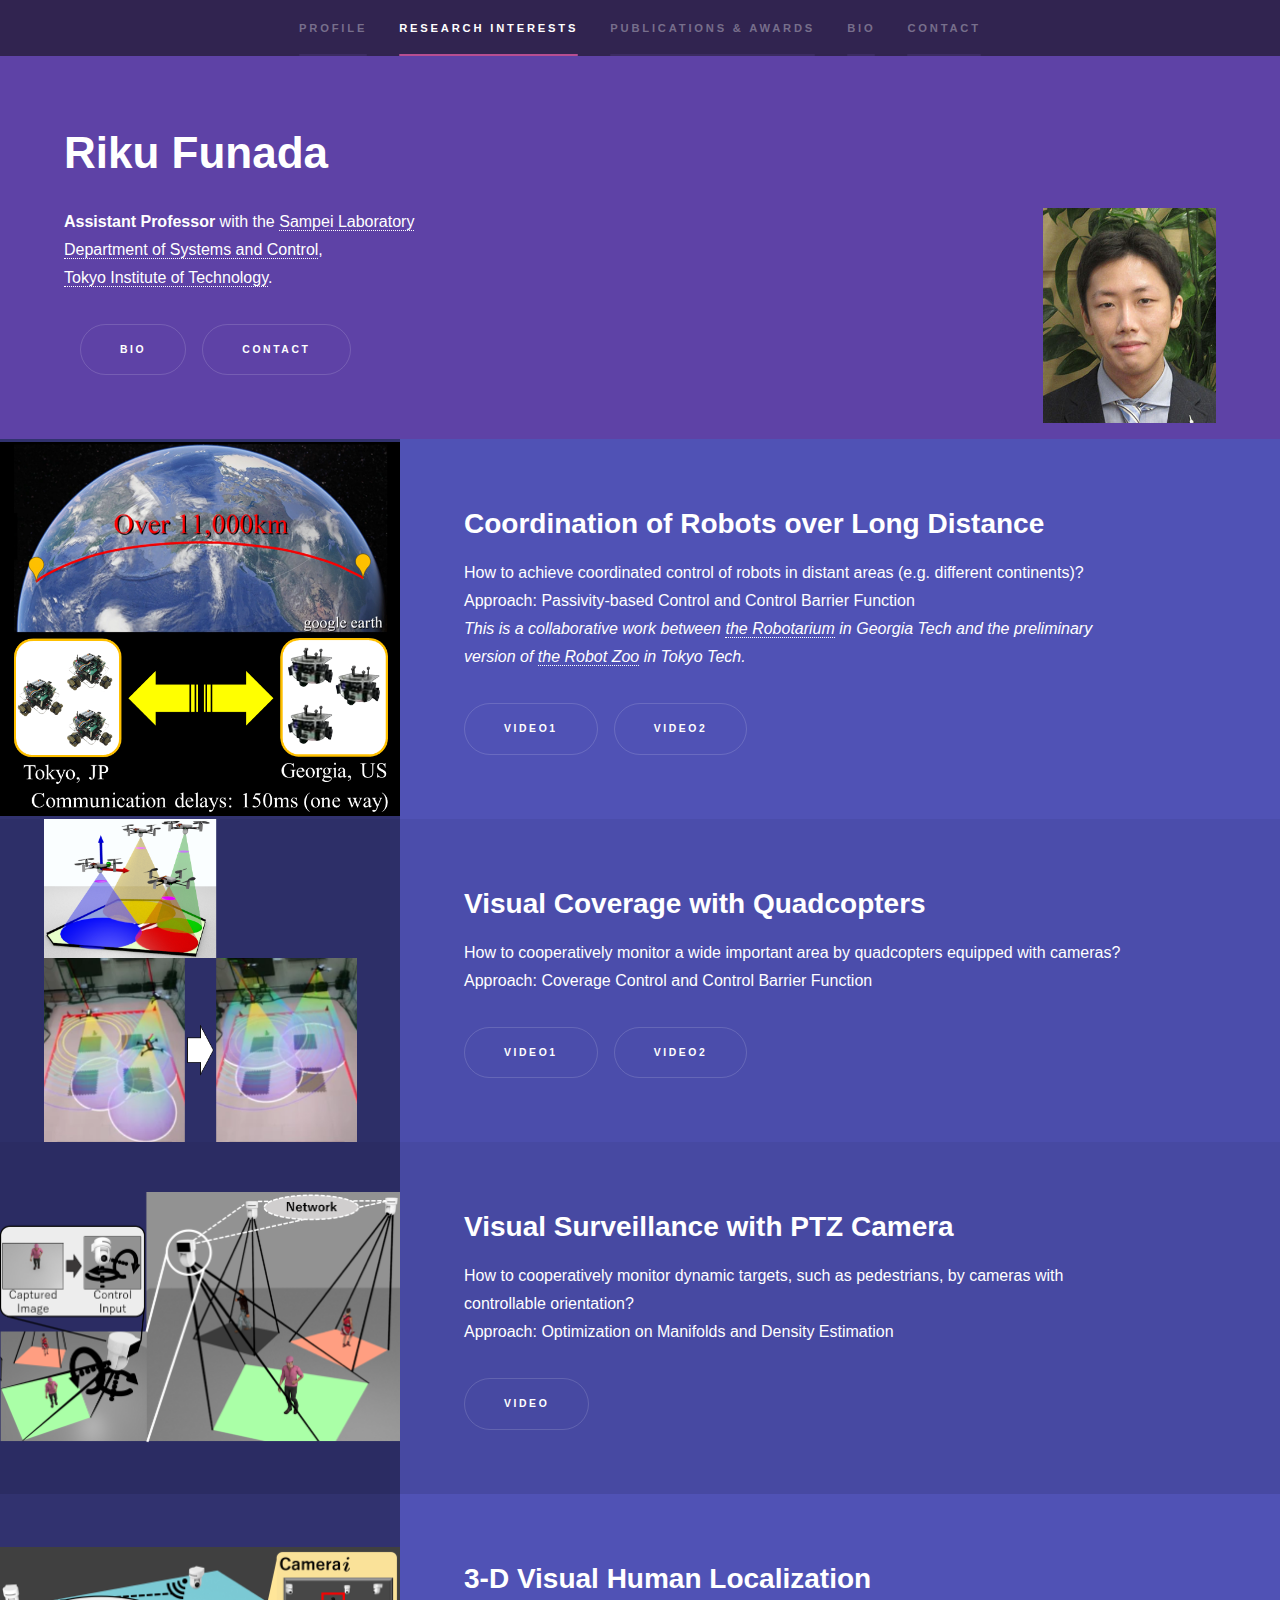
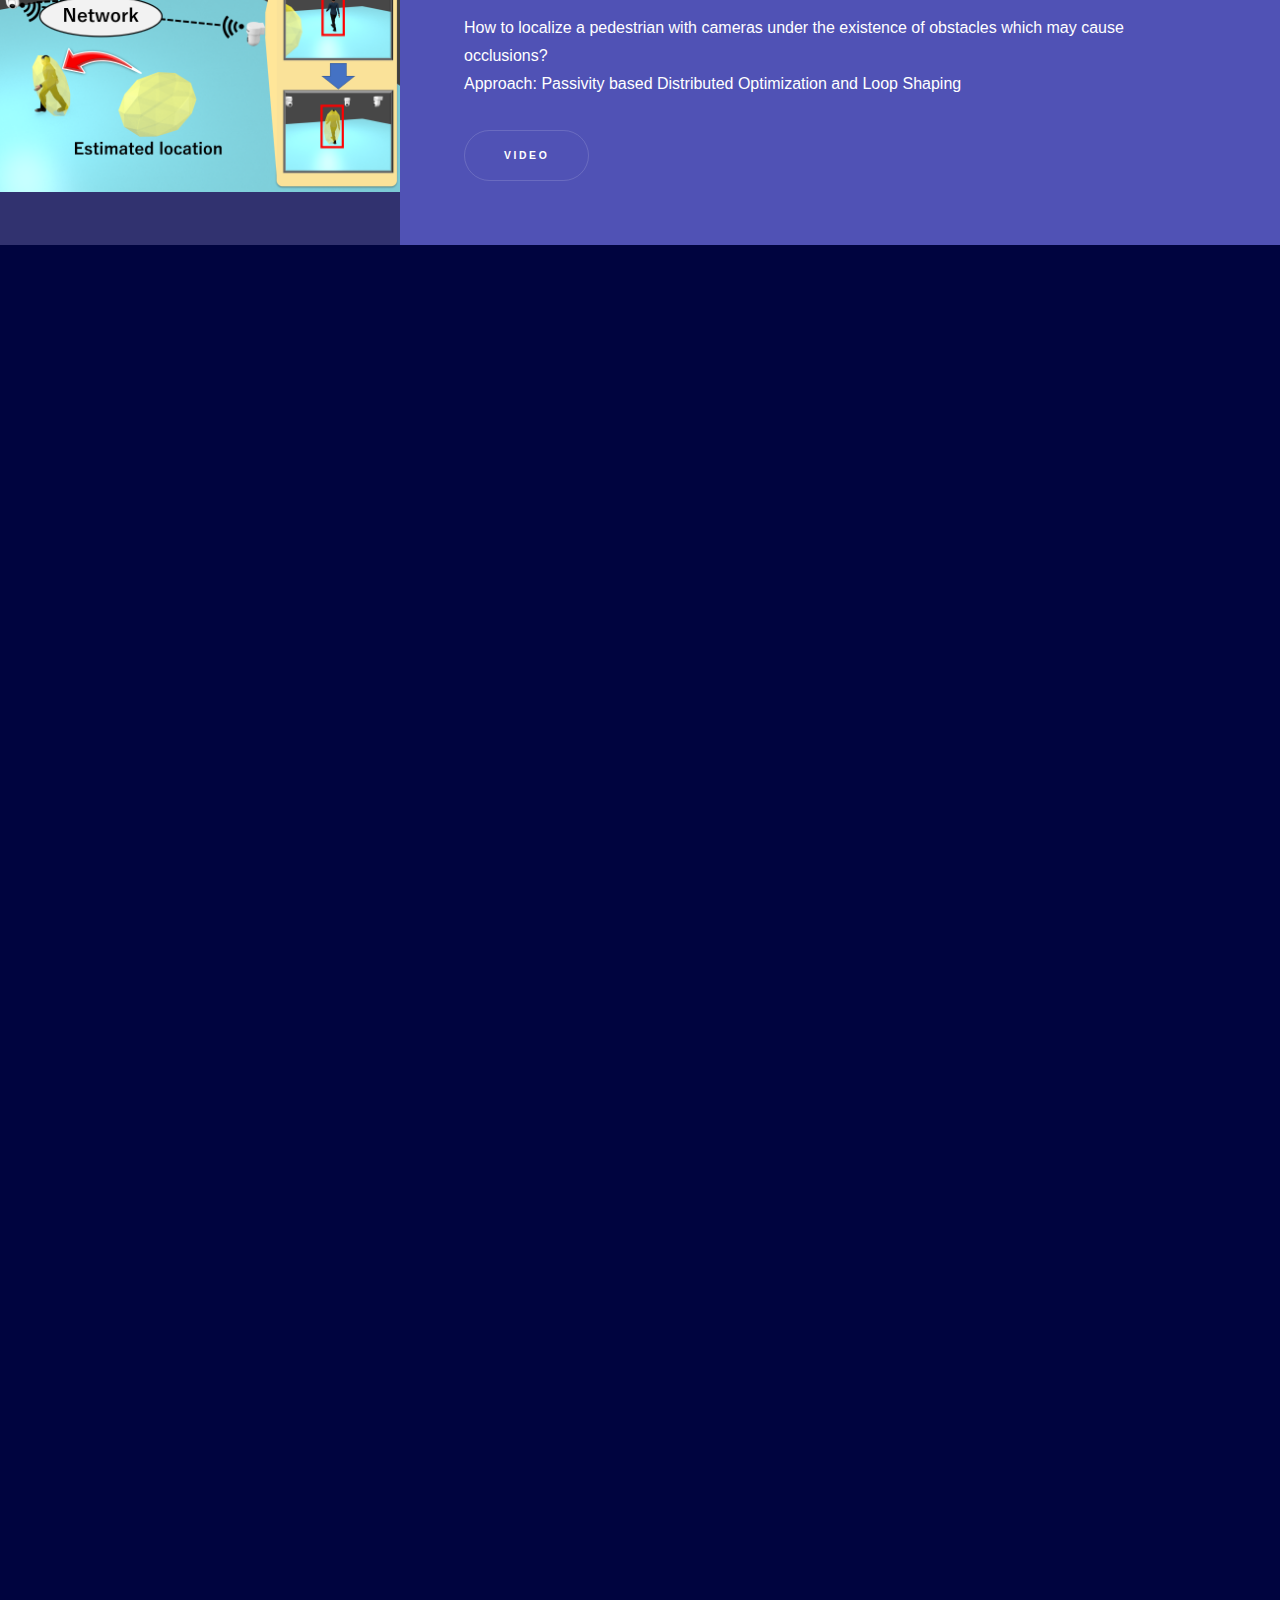
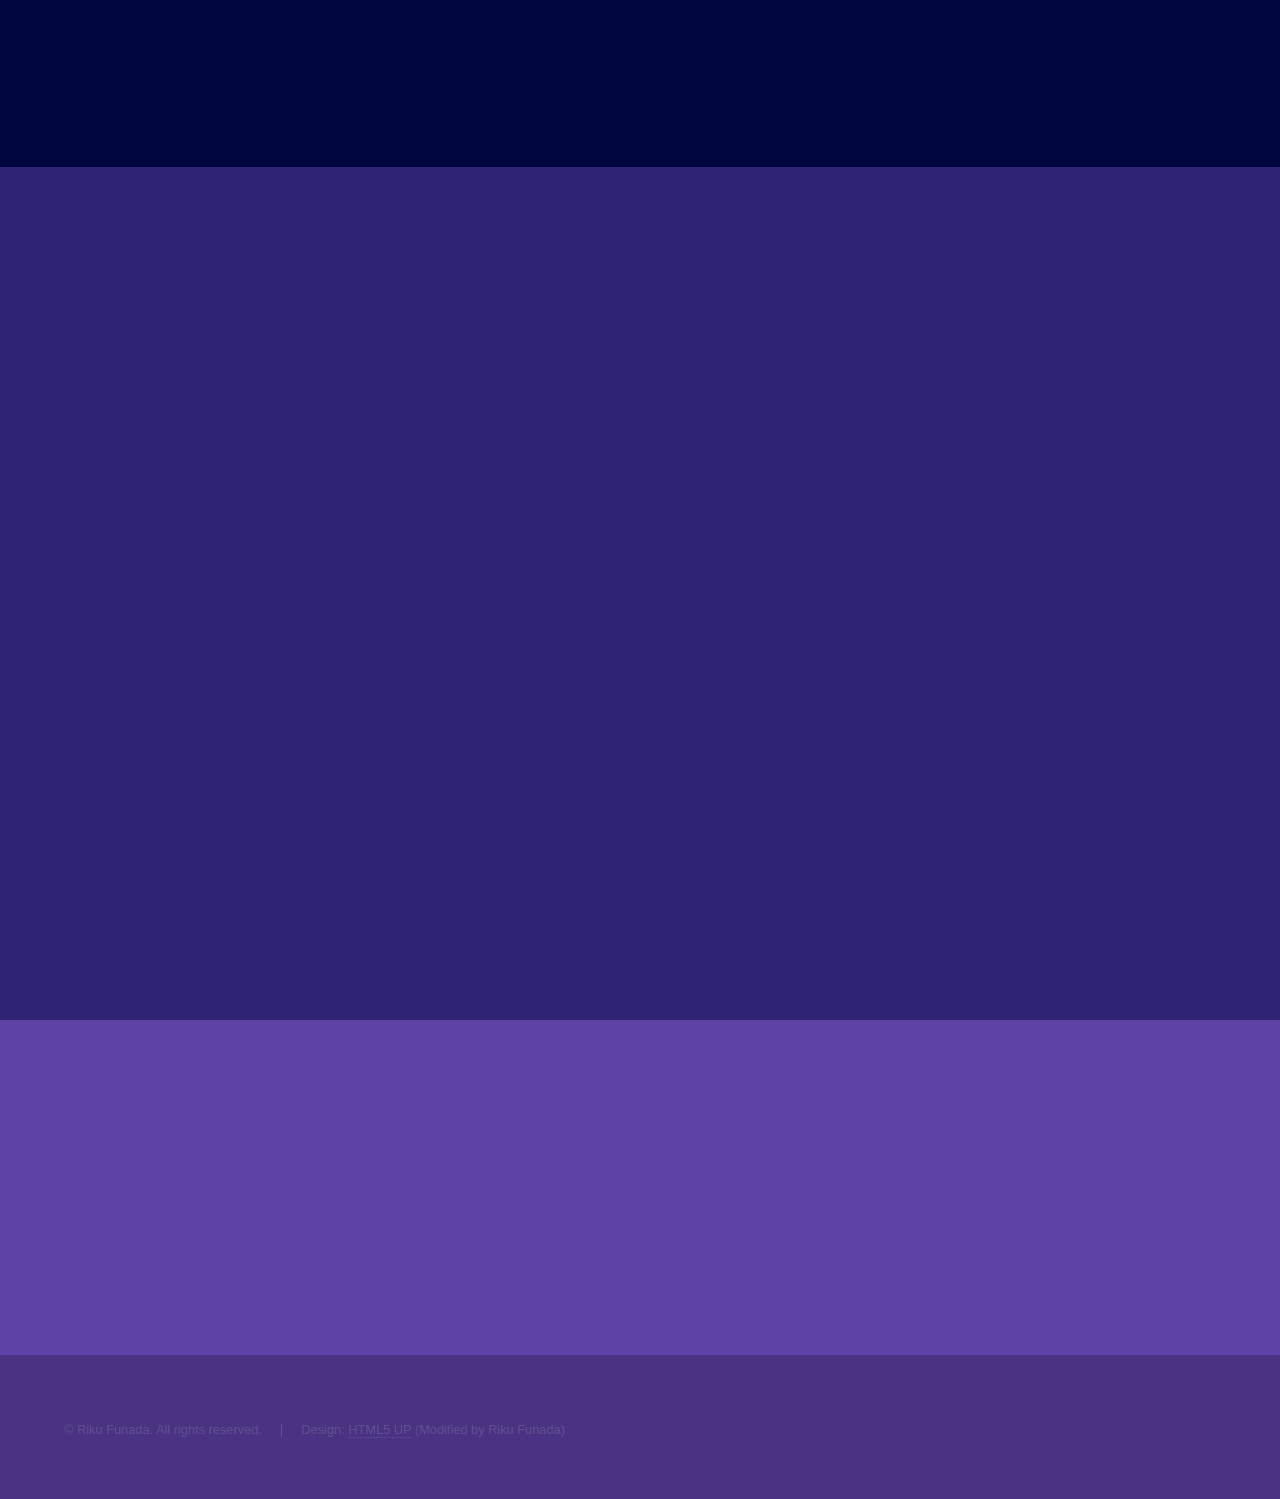
==== index.html @ 65882f45 "Add files via upload" ====
<!DOCTYPE HTML>
<!--
	Hyperspace by HTML5 UP
	html5up.net | @ajlkn
	Free for personal and commercial use under the CCA 3.0 license (html5up.net/license)
-->
<html>
	<head>
		<title>Riku Funada</title>
		<meta charset="utf-8" />
		<meta name="viewport" content="width=device-width, initial-scale=1, user-scalable=no" />
		<link rel="stylesheet" href="assets/css/main.css" />
		<noscript><link rel="stylesheet" href="assets/css/noscript.css" /></noscript>
	</head>
	<body class="is-preload">

		<!-- Sidebar -->
			<section id="sidebar">
				<div class="inner">
					<nav>
						<ul>
							<li><a href="#Profile">Profile</a></li>
							<li><a href="#Interest">Research Interests</a></li>
							<li><a href="#Publication">Publications & Awards</a></li>
							<li><a href="#Bio">Bio</a></li>
							<li><a href="#Contact">Contact</a></li>
							<!--<li><a href="index_ja.html">Japanese</a></li>-->
						</ul>
					</nav>
				</div>
			</section>

		<!-- Wrapper -->
			<div id="wrapper">

				<!-- Profile -->
					<section id="Profile" class="wrapper style1 halfscreen fade-up">
						<div class="inner">
							<h1>Riku Funada</h1>
							<p>
								<img src="images/profile.jpg" alt="" width="15%" boarder="1" style="float:right"/>
								<b>Assistant Professor</b> with the 
								<a href="http://www.sl.sc.e.titech.ac.jp/SCHP/index.html" target="_blank">Sampei Laboratory</a><br />
								<a href="https://educ.titech.ac.jp/sc/eng/" target="_blank">Department of Systems and Control</a>, <br />
								<a href="https://www.titech.ac.jp/english/" target="_blank">Tokyo Institute of Technology</a>.
							</p>																						
							<ul class="actions">
								<li><a href="#Bio" class="button scrolly">Bio</a></li>
								<li><a href="#Contact" class="button scrolly">Contact</a></li>
							</ul>
							<!--
							<h3>Latest News:</h3>
								<ul>
									<li>2019/01/23: Our paper is accepted in International Conference on Robotics and Automation 2020.</li>
									<li>2019/01/23: Seiichi Tejima Doctoral Dissetation Award.</li>
								</ul>
							-->
						</div>
					</section>

				<!-- Interest -->
					<section id="Interest" class="wrapper style2 spotlights fade-up">
						<section>
							<a href="#" class="image"><img src="images/globe_collab.png" alt="" data-position="center center" /></a>
							<div class="content">
								<div class="inner">
									<h2>Coordination of Robots over Long Distance</h2>
									<p>How to achieve coordinated control of robots in distant areas (e.g. different continents)?<br />
										Approach: Passivity-based Control and Control Barrier Function<br />
										<i>This is a collaborative work between <a href="https://www.youtube.com/watch?v=V10LkFVFppw" target="_blank">the Robotarium</a> in Georgia Tech and 
										the preliminary version of <a href="https://www.youtube.com/watch?v=JSGmIbpfr-g&feature=emb_logo" target="_blank">the Robot Zoo</a> in Tokyo Tech.</i>
									</p>
									<ul class="actions">
										<li><a href="https://www.youtube.com/watch?v=Y1w6gAnL41I" class="button" target="_blank">Video1</a></li>
										<li><a href="https://www.youtube.com/watch?v=W-JkU42yATM&feature=emb_logo" class="button" target="_blank">Video2</a></li>
									</ul>
								</div>
							</div>
							</section>
						<section>
							<a href="#" class="image"><img src="images/Vis_quad2.png" alt="" data-position="center center" /></a>
							<div class="content">
								<div class="inner">
									<h2>Visual Coverage with Quadcopters</h2>
									<p>How to cooperatively monitor a wide important area by quadcopters equipped with cameras?<br />
										Approach: Coverage Control and Control Barrier Function
									</p>
									<ul class="actions">
										<li><a href="https://www.youtube.com/watch?v=NQmyLJbywmw" class="button" target="_blank">Video1</a></li>
										<li><a href="https://www.youtube.com/watch?v=sT3u5bm8FLU" class="button" target="_blank">Video2</a></li>
									</ul>
								</div>
							</div>
						</section>
						<section>
							<a href="#" class="image"><img src="images/Surveillance.png" alt="" data-position="center center" /></a>
							<div class="content">
								<div class="inner">
									<h2>Visual Surveillance with PTZ Camera</h2>
									<p>How to cooperatively monitor dynamic targets, such as pedestrians, by cameras with controllable orientation?<br />
										Approach: Optimization on Manifolds and Density Estimation</p>
									<ul class="actions">
										<li><a href="https://youtu.be/KgaaB9UaLTQ" class="button" target="_blank">Video</a></li>
									</ul>
								</div>
							</div>
						</section>
						<section>
							<a href="#" class="image"><img src="images/Vis_loc.png" alt="" data-position="center center" /></a>
							<div class="content">
								<div class="inner">
									<h2>3-D Visual Human Localization</h2>
									<p>How to localize a pedestrian with cameras under the existence of obstacles which may cause occlusions?<br />
									Approach: Passivity based Distributed Optimization and Loop Shaping</p>
									<ul class="actions">
										<li><a href="https://youtu.be/9nbXhtabNUI" class="button" target="_blank">Video</a></li>
									</ul>
								</div>
							</div>
						</section>
					</section>

				<!-- Publication -->
					<section id="Publication" class="wrapper style3 fade-up">
						<div class="inner">
							<h2>Publications</h2>
							<p><b>Journal Paper（論文）</b>
								<!-- ol の余白設定はmain.cssの2597行らへんに書いてある　-->
								<ol class="publication" reversed>
									<li>
										<span class="uReference">R. Funada</span>, K. Nishimoto, T. Ibuki and M. Sampei<br />
										"Collision Avoidance for Ellipsoidal Rigid Bodies with Control Barrier Functions Designed from Rotating Supporting Hyperplanes"<br />
										<i>IEEE Transactions on Control Systems Technology</i>, conditionally accepted, 2024.<br />
										(<a href="https://arxiv.org/abs/2308.12073" target="_blank">The arXiv version is available here</a>)
									</li>
									<li>
										<span class="uReference">R. Funada</span>, M. Soliman, T. Ibuki and M. Sampei<br />
										"Hoverable Structure Transformation for Multirotor UAVs with Laterally Actuated Frame Links"<br />
										<i>Advanced Robotics</i>, vol. 38, no. 9-10, pp. 684-697, 2024.<br />
										(Open Access from <a href="https://doi.org/10.1080/01691864.2024.2324310" target="_blank">DOI: 10.1080/01691864.2024.2324310</a>)
									</li>
									<li>
										<span class="uReference">R. Funada</span>, M. Santos, R. Maniwa, J. Yamauchi, M. Fujita, M. Sampei and M. Egerstedt<br />
										"Distributed Coverage Hole Prevention for Visual Environmental Monitoring with Quadcopters via Nonsmooth Control Barrier Functions"<br />
										<i>IEEE Transactions on Robotics</i>, vol. 40, pp. 1546-1565, 2024.<br />
										(Open Access from <a href="https://ieeexplore.ieee.org/document/10374239" target="_blank">DOI: 10.1109/TRO.2023.3347132</a>)
										<!--(<a href="https://arxiv.org/abs/2211.02872" target="_blank">The accepted version is available on the arXiv.</a>)-->
									</li>
									<li>
									A.R. Pedram, <span class="uReference">R. Funada</span> and T. Tanaka<br />
									"Gaussian Belief Space Path Planning for Minimum Sensing Navigation"<br />
									<i>IEEE Transactions on Robotics</i>, Vol. 39, No. 3, pp. 2040-2059, 2023.<br />
									(<a href="https://doi.org/10.1109/TRO.2022.3228128" target="_blank">DOI: 10.1109/TRO.2022.3228128</a>)
									</li>
									<li>
										T. Ito, <span class="uReference">R. Funada</span>, S. Mochida, T. Kawagoe, T. Ibuki and M. Sampei<br />
										"Design and Experimental Verification of a Hoverable Quadrotor Composed of Only Clockwise Rotors"<br />
										<i>Advanced Robotics</i>, Vol. 37, No. 10, pp. 667-678, 2023. <br />
										(Open Access from <a href="https://doi.org/10.1080/01691864.2023.2185813" target="_blank">DOI: 10.1080/01691864.2023.2185813</a>)
									</li>
									<li>
										T. Ibuki, T. Hirano, <span class="uReference">R. Funada</span> and M. Sampei<br />
										"Optimization-based Distributed Safety Control with Applications to Collision Avoidance for Mobile Robotic Networks"<br />
										<i>Advanced Robotics</i>, Vol. 37, No. 1-2, pp. 87-98, 2023. <br />
										(Open Access from <a href="https://doi.org/10.1080/01691864.2022.2119886" target="_blank">DOI: 10.1080/01691864.2022.2119886</a>)
									</li>
									<li>
									R. Watanabe, T. Ibuki, Y. Sakayanagi, <span class="uReference">R. Funada</span> and M. Sampei<br />
									"Risk-aware Energy Management for Drive Mode Control in Plug-in Hybrid Electric Vehicles"<br />
									<i>IEEE Access</i>, Vol. 10, pp. 103619-103631, 2022. <br />
									(Open Access from <a href="https://doi.org/10.1109/ACCESS.2022.3206091" target="_blank">DOI: 10.1109/ACCESS.2022.3206091</a>)
									</li>
									<li>
									J. Yamauchi, T. Gencho, <span class="uReference">R. Funada</span>, T. Hatanaka, M. Fujita<br />
									"Persistent Visual Coverage Control Ensuring Field of Views' Overlap with Information Reliability and Energy Management"<br />
									<i>IEEJ Transactions on Electronics, Information and Systems</i>, 
									Vol. 141, No. 3, pp. 417-425, 2021. <br />
									(<a href="https://www.jstage.jst.go.jp/article/ieejeiss/141/3/141_417/_article/-char/ja/" target="_blank">DOI: 10.1109/MCS.2020.2990515</a>)
									</li>
									<li>
									<span class="uReference">R. Funada</span>, X. Cai, G. Notomista, M.W.S. Atman, J. Yamauchi, M. Fujita and M. Egerstedt<br />
									"Coordination of Robot Teams Over Long Distances From Georgia Tech to Tokyo Tech and Back; An 11,000km Multi-Robot Experiment"<br />
									<i>IEEE Control Systems Magazine</i>, 
									Vol. 40, No. 4, pp. 53-79, 2020. <br />
									(<a href="https://ieeexplore.ieee.org/document/9143250" target="_blank">DOI: 10.1109/MCS.2020.2990515</a>)
									</li>
									<li>
									T. Hatanaka, <span class="uReference">R. Funada</span> and M. Fujita<br />
									"Visual Surveillance of Human Activities via Gradient-based Coverage Control on Matrix Manifolds"<br />
									<i>IEEE Transactions on Control Systems Technology</i>, 
									Vol. 28, No. 6, pp. 2220-2234, 2020. <br />
									(<a href="https://doi.org/10.1109/TCST.2019.2935063" target="_blank">DOI: 10.1109/TCST.2019.2935063</a>)
									</li> 
									<li>
									A.W. Farras, T. Hatanaka, T.W. Nguyen, <span class="uReference">R. Funada</span>, J. Yamauchi and M. Fujita<br />
									"Distributed Dynamic Reference Governor for Constrained Semi-Autonomous Robotic Swarms with Communication Delays and Experimental Verification"<br />
									<i>SICE Journal of Control, Measurement, and System Integration</i>, 
									Vol. 12, No. 6, pp. 237-245, 2019. <br />
									(<a href="https://doi.org/10.9746/jcmsi.12.237" target="_blank">DOI: 10.9746/jcmsi.12.237</a>)
									</li> 
									<li>
									<span class="uReference">R. Funada</span>, S. Yamashita, T. Hatanaka and M. Fujita<br />
									"Passivity-Based Distributed 3-D Visual Human Localization Algorithm"<br />
									<i>Transactions of the Society of Instrument and Control Engineers</i>, 
									Vol. 54, No. 6, pp. 547-556, 2018. (in Japanese) <br />
									(<a href="https://www.jstage.jst.go.jp/article/sicetr/54/6/54_547/_article/-char/en" target="_blank">DOI: 10.1115/1.2017-Jun-6</a>)
									</li> 
									<li>
									T. Hatanaka, Y. Wasa, <span class="uReference">R. Funada</span>, A.G. Charalambides and M. Fujita<br />
									"A Payoff-based Learning Approach to Cooperative Environmental Monitoring for PTZ Visual Sensor Networks"<br />
									<i>IEEE Transactions on Automatic Control</i>, 
									Vol. 61, No. 3, pp. 709-724, 2016.<br />
									(<a href="https://ieeexplore.ieee.org/document/7138601?arnumber=7138601" target="_blank">DOI:10.1109/TAC.2015.2450611</a>, 
									Downloadable at <a href="https://arxiv.org/abs/1302.2017" target="_blank">arXiv:1302.2017</a>)
									</li>
									<li>
									<span class="uReference">R. Funada</span>, T. Hatanaka and M. Fujita<br />
									"Cooperative Visual Environmental Monitoring: A Gradient Descent Approach on SO(3)"<br />
									<i>Transactions of the Society of Instrument and Control Engineers</i>, 
									Vol. 51, No. 3, pp. 139-147, Mar 21, 2015. (in Japanese) <br />
									(<a href="https://www.jstage.jst.go.jp/article/sicetr/51/3/51_139/_article/-char/en" target="_blank">DOI:10.9746/sicetr.51.139</a>)
									</li> 
								</ol>
							</p>
							<p><b>International Conference Papers (国際会議論文)</b>
								<ol class="publication" reversed>
									<li>
										K. Nishimoto, Y. Onishi, <span class="uReference">R. Funada</span> and M. Sampei<br />						
										"Controller Design for Linear Systems via Controllability Gramian Shaping"<br />
										<i>Proc. the 8th IEEE Conf. Control Technology and Applications</i>, to be presented, 2024.<br />
										<!--(<a href="https://doi.org/10.1016/j.ifacol.2023.10.1417" target="_blank">Doi: 10.1016/j.ifacol.2023.10.1417</a>)-->
									</li>
									<li>
										Y. Kataoka, <span class="uReference">R. Funada</span>, K. Uemura, J. Peterson, K. Saku, K. Sunagawa, M. Sampei, and J. Alexander<br />	
										"Patient-specific Optimal Hemodynamic Control with Minimal Myocardial Oxygen Consumption"<br />
										<i>Proc. the 8th IFAC Conf. Nonlinear Model Predictive Control</i>, to be presented, 2024.<br />
										<!--(<a href="https://doi.org/10.1016/j.ifacol.2023.10.1417" target="_blank">Doi: 10.1016/j.ifacol.2023.10.1417</a>)-->
									</li>
									<li>
										T Ito, <span class="uReference">R. Funada</span>, and M Sampei
										"Design and Control of a VTOL Aerial Vehicle Tilting its Rotors only with Rotor Thrusts and a Passive Joint"<br />
										<i>Proc. the 22nd European Control Conference</i>, to be presented, 2024.<br />
										<!--(<a href="https://doi.org/10.1016/j.ifacol.2023.10.1417" target="_blank">Doi: 10.1016/j.ifacol.2023.10.1417</a>)-->
									</li>
									<li>
										<span class="uReference">R. Funada</span>, K. Miyama, T. Toyooka, T. Tanaka and M. Sampei<br />
										"Minimum Sensing Strategy for a Path-Following Problem via Discrete-Time Control Barrier Functions"<br />
										<i>Proc. the 22nd IFAC World Congress</i>, pp. 3276-3281, 2023.<br />
										(<a href="https://doi.org/10.1016/j.ifacol.2023.10.1417" target="_blank">Doi: 10.1016/j.ifacol.2023.10.1417</a>)
									</li>
									<li>
										S. Mochida, R. Terunuma, T. Ito, <span class="uReference">R. Funada</span>, T. Ibuki and M. Sampei<br />
										"Optimization of Rotor Arrangement for a Multirotor UAV with Robustness against a Single Rotor-Failure"<br />
										<i>Proc. the 22nd IFAC World Congress</i>, pp. 10001-10006, 2023.<br />
										(<a href="https://doi.org/10.1016/j.ifacol.2023.10.214" target="_blank">Doi: 10.1016/j.ifacol.2023.10.214</a>)
									</li>
									<li>
										T. Fujinami, J. Yamauchi, <span class="uReference">R. Funada</span>, and M. Fujita<br />
										"A Control Barrier Function Approach for Observer-Based Visually Safe Pursuit Control with Spherical Obstacles"<br />
										<i>Proc. the 22nd IFAC World Congress</i>, pp. 11609-11614, 2023.<br />
										(<a href="https://doi.org/10.1109/IROS47612.2022.9981431" target="_blank">Doi: 10.1109/IROS47612.2022.9981431</a>)
									</li>
									<li>
									Shunsuke Mochida, Ryotaro Onuki, Takahiro Kawagoe, Takumi Ito, Tatsuya Ibuki, <span class="uReference">Riku Funada</span> and Mitsuji Sampei<br />
									"Hoverability Analysis and Development of a Quadrotor Only with Clockwise Rotors"<br />
									<i>Proc. of 2022 IEEE/RSJ International Conference on Intelligent Robots and Systems</i>, pp. 7558-7564, 2022. <br />
									(<a href="https://doi.org/10.1109/IROS47612.2022.9981431" target="_blank">Doi: 10.1109/IROS47612.2022.9981431</a>)
									</li>
									<li>
									K. Nishimoto, <span class="uReference">R. Funada</span>, T. Ibuki and M. Sampei<br />
									"Collision Avoidance for Elliptical Agents with Control Barrier Function Utilizing Supporting Lines"<br />
									<i>Proc. of 2022 American Control Conference</i>, pp. 5147-5153, 2022. <br />
									(<a href="https://doi.org/10.23919/ACC53348.2022.9867730" target="_blank">DOI: 10.23919/ACC53348.2022.9867730</a>)
									</li>
									<li>
									R. Watanabe, K. Nishimoto, T. Ibuki, Y. Sakayanagi, <span class="uReference">R. Funada</span> and M. Sampei<br />
									"Drive Mode Control with a Catalyst Temperature Model for Fuel and Emissions Reduction in Plug-In Hybrid Electric Vehicles"<br />
									<i>Proc. of 2022 American Control Conference</i>, pp. 3064-3070, 2022. <br />
									(<a href="https://doi.org/10.23919/ACC53348.2022.9867767" target="_blank">DOI: 10.23919/ACC53348.2022.9867767</a>)
									</li>
									<li>
									A.R. Pedram, <span class="uReference">R. Funada</span> and T. Tanaka<br />
									"Dynamic Allocation of Visual Attention for Vision-based Autonomous Navigation under Data Rate Constraints"<br />
									<i>Proc. of 2021 IEEE Conference on Decision and Control</i>, pp. 6243-6250, 2021. <br />
									(<a href="https://doi.org/10.1109/CDC45484.2021.9683570" target="_blank">DOI: 10.1109/CDC45484.2021.9683570</a>)
									</li>
									<li>
									A.R. Pedram, J. Stefarr, <span class="uReference">R. Funada</span> and T. Tanaka<br />
									"Rationally inattentive path-planning via RRT*"<br />
									<i>Proc. of 2021 American Control Conference</i>, pp. 3440-3446, 2021.
									(<a href="https://doi.org/10.23919/ACC50511.2021.9483305" target="_blank">DOI:10.23919/ACC50511.2021.9483305</a>)
									</li>
									<li>
									<span class="uReference">R. Funada</span>, M. Santos, T. Gencho, J. Yamauchi, M. Fujita and M. Egerstedt<br />
									"Visual Coverage Maintenance for Quadcopters Using Nonsmooth Barrier Functions"<br />
									<i>Proc. of 2020 International Conference on Robotics and Automation</i>, pp. 3255-3261, 2020.
									(<a href="https://doi.org/10.1109/ICRA40945.2020.9196650" target="_blank">DOI:10.1109/ICRA40945.2020.9196650</a>)
									</li>
									<li>
									<span class="uReference">R. Funada</span>, M. Santos, J. Yamauchi, T. Hatanaka, M. Fujita and M. Egerstedt<br />
									"Visual Coverage Control for Teams of Quadcopters via Control Barrier Functions"<br />
									<i>Proc. of 2019 International Conference on Robotics and Automation</i>, pp. 3010-3016, 2019.
									(<a href="https://doi.org/10.1109/ICRA.2019.8793477" target="_blank">DOI:10.1109/ICRA.2019.8793477</a>)
									</li>
									<li>
									M.W.S. Atman, K. Noda, <span class="uReference">R. Funada</span>, J. Yamauchi, T. Hatanaka and M. Fujita<br />
									"On Passivity-Shortage of Human Operators for A Class of Semi-autonomous Robotic Swarms"<br />
									<i>Proc. of 2nd IFAC Conference on Cyber-Physical & Human Systems</i>, pp. 21-27, 2018.
									(<a href="https://doi.org/10.1016/j.ifacol.2019.01.008" target="_blank">DOI:10.1016/j.ifacol.2019.01.008</a>)
									</li>
									<li>
									T. Hatanaka, <span class="uReference">R. Funada</span>, G. Gezer and M. Fujita<br />
									"Distributed Visual 3-D Localization of A Human Using Pedestrian Detection Algorithm: 
									A Passivity-Based Approach"<br />
									<i>Proc. of 6th IFAC Workshop on Distributed Estimation and Control in Networked Systems (NecSys)</i>,<br />
									IFAC-PapersOnLine, Vol. 49, No. 22, pp. 210-215, 2016.
									(<a href="https://doi.org/10.1016/j.ifacol.2016.10.398" target="_blank">DOI:10.1016/j.ifacol.2016.10.398</a>)
									</li>
									<li>
									M. Forstenhaeusler, <span class="uReference">R. Funada</span>, T. Hatanaka and M. Fujita<br />
									"Experimental Study of Gradient-Based Visual Coverage Control on SO(3) 
									Toward Moving Object/Human Monitoring"<br />
									<i>Proc. of 2015 American Control Conference</i>, pp. 2125-2130, 2015.
									(<a href="http://dx.doi.org/10.1109/ACC.2015.7171047" target="_blank">DOI:10.1109/ACC.2015.7171047</a>)
									</li>
									<li>
									T. Hatanaka, <span class="uReference">R. Funada</span> and M. Fujita<br />
									"3-D Visual Coverage Based on Gradient Descent Algorithm on Matrix Manifolds and 
									Its Application to Moving Objects Monitoring"<br />
									<i>Proc. of 2014 American Control Conference</i>, pp. 2125-2130, 2015.
									(<a href="http://doi.org/10.1109/ACC.2014.6858663" target="_blank">DOI:10.1109/ACC.2014.6858663</a>)
									</li>
								</ol>
							</p> 


							<p><b>Invited Papers（招待論文・解説）</b>
								<ol class="publication" reversed>
									<li>
										<span class="uReference">舩田陸</span>, 山内淳矢, 畑中健志<br />						
										"制御バリア関数を用いた制約付きマルチロボット制御"<br />
										<i>システム/制御/情報</i>, submitted, 2024.<br />
										<!--(<a href="https://doi.org/10.1016/j.ifacol.2023.10.1417" target="_blank">Doi: 10.1016/j.ifacol.2023.10.1417</a>)-->
									</li>
									<li>
										<span class="uReference">舩田陸</span>, 永原正章<br />						
										"ハイブリッド会議運営の実際"<br />
										<i>計測と制御</i>, to be appeared, 2024.<br />
										<!--(<a href="https://doi.org/10.1016/j.ifacol.2023.10.1417" target="_blank">Doi: 10.1016/j.ifacol.2023.10.1417</a>)-->
									</li>
								</ol>
							</p>

							<p><b>Invited Talk（招待講演）</b>
								<ol class="publication" reversed>
									<li>
										<span class="uReference">舩田陸</span>, "安全性を保証した移動ロボットの制御," 東工大×Denso ITLab共同研究講座及び合同研究会, 2023年3月29日.
									</li>
									<li>
											<span class="uReference">R. Funada</span>, "Visual Environmental Monitoring for Teams of Quadcopters"<br />
											Conference on Control Technology and Applications Workshop, 
											"<a href="https://sites.google.com/view/ccta-2021-vision-and-control/home" target="_blank">The Confluence of Vision and Control</a>," Aug. 8, 2021.
									</li>
										
									<li>
										<span class="uReference">舩田陸</span>, "アメリカでの研究滞在とその準備," 海外で活躍する若者たち：コロナを乗り切る留学・就職・長期滞在のノウハウ, SICE九州支部フォーラム, 2020年10月18日.
									</li>
								</ol>

							</p> 

							<p><b>Others（その他）</b>
								<ol class="publication" reversed>
									<li>
										Co-Editor of the special issue: <br />
										L. Beaver, G. Notomista, <span class="uReference">R. Funada</span> and J. Yamauchi
										"<a href="https://www.sciencedirect.com/journal/ifac-journal-of-systems-and-control/about/call-for-papers#ecologically-inspired-design-and-control-of-robotic-swarms" target="_blank">
											Ecologically-Inspired Design and Control of Robotic Swarms</a>," Co-Editor, 
											IFAC Journal of Systems and Control, 2023.
									</li>
									<li>
										<a href="https://www.ifac2023.org/about/oc/" target="_blank">National Organizing Committee of IFAC2023</a>,  Online Team of IFAC 2023, 
										The 22nd World Congress of the International Federation of Automatic Control, July, 2023.
									</li>
									<li>
										Workshop Co-Organizer: <br />
										G. Notomista, <span class="uReference">R. Funada</span>, J. Yamauchi and P.R. Giordano, 
										"<a href="https://sites.google.com/view/hmrs-iros2022/" target="_blank">Human-multi-robot Systems: Challenges for Real-world Applications</a>," Workshop Co-Organizer, 
										The 2022 IEEE/RSJ International Conference on Intelligent Robots and Systems, Oct. 27, 2022.
									</li>
								</ol>

							</p> 

							<h2>Projects（研究助成）</h2>
							<p>
								<ol class="publication" reversed>
									<li>
									公益財団法人みずほ学術振興財団 (PI: <span class="uReference">Riku Funada</span>): 移動ロボットに対する計測量削減的な戦略に基づく安全性を担保した衝突回避制御の構築 <br />
									from 2024-06 to 2026-03.
									</li>
									<li>
									JSPS KAKENHI Grant Number 22K14275 (PI: <span class="uReference">Riku Funada</span>): ロボティックセンサネットワークによる状況適応的環境モニタリング手法の構築<br />
									from 2022-04-01 to 2025-03-31.
									</li>
									<li>
									JSPS KAKENHI Grant Number 21K20425 (PI: <span class="uReference">Riku Funada</span>): 自律移動ロボットに対する情報削減的計測戦略を有した経路計画・追従システムの構築<br />
									from 2021-08-30 to 2023-03-31.
									</li>
									<li>
									東京工業大学 工学院 助教インセンティブ研究費 (PI: <span class="uReference">Riku Funada</span>): 合理的不注意性を有した実時間計測戦略に基づく経路追従手法の提案<br />
									from 2021-09-01 to 2022-03-31.
									</li>
									<li>
									JSPS KAKENHI Grant Number 21H01348 (PI: Mitsuji Sampei): マルチロータ型UAVの運動性能解析に基づく構造設計と制御<br />
									from 2021-04-01 to 2025-03-31.
									</li>
								</ol>
							</p>	

							<h2>Scholarships & Awards（受賞）</h2>
							<p>
								<ol class="publication" reversed>
									<li>
									東京工業大学 工学院 若手奨励賞<br />
									(November, 2023)
									</li>
									<li>
									Control Division Young Author’s Award: Fundamental Area<br />
									(March, 2023)
									</li>
									<li>
									Outstanding Presentation Award in 第63回 自動制御連合講演会<br />
									(November, 2021)
									</li>
									<li>
									Seiichi Tejima Doctoral Dissertation Award<br />
									(February, 2020)
									</li>
									<li>
									Travel expenses support from Mitutoyo Association for Science and Technology<br />
									(for ICRA 2019 held in May 2019)
									</li>
									<li>
									Research Fellowships of Japan Society for the Promotion of Science for Young Scientists (JSPS DC1)<br />
									(April 2016 - March 2019)
									</li>
									<li>
									Travel expenses support from International Cooperation Office in Tokyo Institute of Technology<br />
									(for Research Activity in Professor 
									<a href="https://magnus.ece.gatech.edu/" target="_blank">Magnus Egerstedt</a>'s 
									Group in Georgia Institute of Technology, June 2018 - November 2018)
									</li>
									<li>
									Scholarship from Japan Student Services Organization (Exemption from refund)<br />
									(April 2014 - March 2016)
									</li>
									<li>
									Miura Award from The Japan Society of Mechanical Engineers<br />
									(March 2016)
									</li>
									<li>
									130 Anniversary Encouragement Scholarship for Proceeding to Doctoral Course 
									from Tokyo Institute of Technology<br />
									(October 2015)
									</li>
									<li>
									Student Poster Session Award in MSCS 2015 held by SICE<br />
									(March 2015)
									</li>
								</ol>
							</p>
							<h2>Short term visit</h2>
								<ol class="publication" reversed>
								<!--<li>
								Dr <a href="https://magnus.ece.gatech.edu/" target="_blank">Takashi Tanaka</a>'s 
								Group in The University of Texas at Austin, From December 2019.<br />
								<span class="Blog"><a href="https://rikutexasaustin.blogspot.com/" target="_blank">Blog: UT Austin 滞在記 (in Japanese)</a></span>.	
								</li>	-->
								<li>
								Professor <a href="https://magnus.ece.gatech.edu/" target="_blank">Magnus Egerstedt</a>'s 
								Group in Georgia Institute of Technology, June 2018 - November 2018.<br />
								Research Result is published in ICRA 2019. <br />
								<span class="Blog"><a href="https://rikugeorgia.blogspot.com/" target="_blank">Blog: Georgia Tech 滞在記 (in Japanese)</a></span>.<br \>
								The sequel of the above blog is <span class="Blog"><a href="https://rikutexasaustin.blogspot.com/" target="_blank">UT Austin 滞在記 (in Japanese)</a></span>.
								</li>					
								</ol>

						</div>
					</section>

				<!-- Bio -->
					<section id="Bio" class="wrapper styleBio fade-up">
						<div class="inner">
							<h2>Bio</h2>
							<h3>Career</h3>
							<ul>
							<li>
							Assistant Professor with the
							<a href="https://educ.titech.ac.jp/sc/eng/" target="_blank">Department of Systems and Control</a>, <br />
							<a href="https://www.titech.ac.jp/english/" target="_blank">The Tokyo Institute of Technology</a>, 
							supervised by Prof. <a href="http://www.sl.sc.e.titech.ac.jp/~sampei/index-e.html" target="_blank">Mitsuji Sampei</a>
							from Dec. 2020.
							</li>
							<li>
							Postdoctoral Researcher with the
							<a href="https://www.ae.utexas.edu/" target="_blank">Department of Aerospace Engineering and Engineering Mechanics</a>, <br />
							<a href="https://www.utexas.edu/" target="_blank">The University of Texas at Austin</a>, 
							supervised by Prof. <a href="https://sites.utexas.edu/tanaka/" target="_blank">Takashi Tanaka</a>
							from Dec. 2019 to Nov. 2020.
							</li>
							<li>
							Postdoctoral Researcher with the
							<a href="https://www.waseda.jp/fsci/wise/" target="_blank">Waseda Research Institute for Science and Engineering</a>, <br />
							<a href="https://www.waseda.jp/top/en/" target="_blank">The Waseda University</a>, 
							supervised by Prof. <a href="https://nrid.nii.ac.jp/ja/nrid/1000080063808/" target="_blank">Kenko Uchida</a>
							from Apr. 2019 to Nov. 2019.
							</li>
							</ul>
							<br />
							<h3>Education</h3>
							<ul>
							<li>
							Ph.D. in Engineering from School of Department of Systems and Control Engineering, Tokyo Institute of Technology, 2019. <br />
							Supervised by Prof. <a href="https://www.scl.ipc.i.u-tokyo.ac.jp/member2/fujita/fujitae.html" target="_blank">Masayuki Fujita</a> and 
							Prof. <a href="http://is.eei.eng.osaka-u.ac.jp/hatanaka/index.php" target="_blank">Hatanaka Takeshi</a>.
							</li>
							<li>
							M.Eng. from Department of Mechanical and Control Engineering, Tokyo Institute of Technology, 2016.<br />
							Supervised by Prof. <a href="https://www.scl.ipc.i.u-tokyo.ac.jp/member2/fujita/fujitae.html" target="_blank">Masayuki Fujita</a> and 
							Prof. <a href="http://is.eei.eng.osaka-u.ac.jp/hatanaka/index.php" target="_blank">Hatanaka Takeshi</a>.
							</li>
							<li>
							B.Eng. from Department of Control and Systems Engineering, Tokyo Institute of Technology, 2014.<br />
							Supervised by Prof. <a href="https://www.scl.ipc.i.u-tokyo.ac.jp/member2/fujita/fujitae.html" target="_blank">Masayuki Fujita</a>.
							</li>
							</ul>
							<br />
							<h3>Teaching Assistant</h3>
							<li>
							<a href="http://www.fl.ctrl.titech.ac.jp/course/ROC/index.html" target="_blank">Robust Control</a>
							(2017, 2016, 2015, 2014)
							</li>
							<li>
							<a href="http://www.fl.ctrl.titech.ac.jp/course/FC/index.html" target="_blank">Feedback Control</a>
							(2016, 2015, 2014)
							</li>
							<li>
							<a href="https://www.citl.titech.ac.jp/matlab_officehour/" target="_blank">MATLAB TA</a>
							(2015, Elected through screening process and interview)
							</li>
							<li>
							<a href="http://www.fl.ctrl.titech.ac.jp/course/SC/index.html" target="_blank">Analysis and Design of Linear Control Systems</a>
							(2015)
							</li>
							<li>
							<a href="http://www.ocw.titech.ac.jp/index.php?module=General&action=T0300&JWC=201707526&lang=EN" target="_blank">Training in Laboratories on Systems and Control Engineering</a>
							(2017, 2016, 2014)
							</li>

						</div>
					</section>

				<!-- Contact -->
					<section id="Contact" class="wrapper style1 fade-up">
						<div class="inner">
							<h2>Contact</h2>
								<ul class="contact">
									<li>
										<h3>Address</h3>
										<span>S5-310A, Ookayama 2-12-1, Meguro-ku, Tokyo, 152-8550, JP. (Mailbox: S5-24)</span>
									</li>
									<li>
										<h3>Email</h3>
										funada _at_ sc.e.titech.ac.jp
									</li>
									<!--<li>
										<h3>Phone</h3>
										<span>+81-3-5286-3140</span>
									</li>-->
									<!--
									<li>
										<h3>Social</h3>
										<ul class="icons">
											<li><a href="#" class="fa-twitter"><span class="label">Twitter</span></a></li>
											<li><a href="#" class="fa-facebook"><span class="label">Facebook</span></a></li>
											<li><a href="#" class="fa-github"><span class="label">GitHub</span></a></li>
											<li><a href="#" class="fa-instagram"><span class="label">Instagram</span></a></li>
											<li><a href="#" class="fa-linkedin"><span class="label">LinkedIn</span></a></li>
										</ul>
									</li>
									-->
								</ul>							
						</div>
					</section>

			</div>

		<!-- Footer -->
			<footer id="footer" class="wrapper style1-alt">
				<div class="inner">
					<ul class="menu">
						<li>&copy; Riku Funada. All rights reserved.</li><li>Design: <a href="http://html5up.net">HTML5 UP</a> (Modified by Riku Funada)</li>
					</ul>
				</div>
			</footer>

		<!-- Scripts -->
			<script src="assets/js/jquery.min.js"></script>
			<script src="assets/js/jquery.scrollex.min.js"></script>
			<script src="assets/js/jquery.scrolly.min.js"></script>
			<script src="assets/js/browser.min.js"></script>
			<script src="assets/js/breakpoints.min.js"></script>
			<script src="assets/js/util.js"></script>
			<script src="assets/js/main.js"></script>

	</body>
</html>
---- assets/css/main.css ----
@import url(font-awesome.min.css);

/*
	Hyperspace by HTML5 UP
	html5up.net | @ajlkn
	Free for personal and commercial use under the CCA 3.0 license (html5up.net/license)
*/

html, body, div, span, applet, object,
iframe, h1, h2, h3, h4, h5, h6, p, blockquote,
pre, a, abbr, acronym, address, big, cite,
code, del, dfn, em, img, ins, kbd, q, s, samp,
small, strike, strong, sub, sup, tt, var, b,
u, i, center, dl, dt, dd, ol, ul, li, fieldset,
form, label, legend, table, caption, tbody,
tfoot, thead, tr, th, td, article, aside,
canvas, details, embed, figure, figcaption,
footer, header, hgroup, menu, nav, output, ruby,
section, summary, time, mark, audio, video {
	margin: 0;
	padding: 0;
	border: 0;
	font-size: 100%;
	font: inherit;
	vertical-align: baseline;}

article, aside, details, figcaption, figure,
footer, header, hgroup, menu, nav, section {
	display: block;}

body {
	line-height: 1;
}

ol, ul {
	list-style: none;
}

blockquote, q {
	quotes: none;
}

	blockquote:before, blockquote:after, q:before, q:after {
		content: '';
		content: none;
	}

table {
	border-collapse: collapse;
	border-spacing: 0;
}

body {
	-webkit-text-size-adjust: none;
}

mark {
	background-color: transparent;
	color: inherit;
}

input::-moz-focus-inner {
	border: 0;
	padding: 0;
}

input, select, textarea {
	-moz-appearance: none;
	-webkit-appearance: none;
	-ms-appearance: none;
	appearance: none;
}

/* Basic */

	@-ms-viewport {
		width: device-width;
	}

	body {
		-ms-overflow-style: scrollbar;
	}

	@media screen and (max-width: 480px) {

		html, body {
			min-width: 320px;
		}

	}

	html {
		box-sizing: border-box;
	}

	*, *:before, *:after {
		box-sizing: inherit;
	}

	body {
		background: #312450;
	}

		body.is-preload *, body.is-preload *:before, body.is-preload *:after {
			-moz-animation: none !important;
			-webkit-animation: none !important;
			-ms-animation: none !important;
			animation: none !important;
			-moz-transition: none !important;
			-webkit-transition: none !important;
			-ms-transition: none !important;
			transition: none !important;
		}

/* Type */

	body, input, select, textarea {
		color: rgb(255, 255, 255);
		font-family: Arial, Helvetica, sans-serif;
		font-size: 16.5pt;
		font-weight: normal;
		line-height: 1.75;
	}

		@media screen and (max-width: 1680px) {

			body, input, select, textarea {
				font-size: 13pt;
			}

		}

		@media screen and (max-width: 1280px) {

			body, input, select, textarea {
				font-size: 12pt;
			}

		}

		@media screen and (max-width: 360px) {

			body, input, select, textarea {
				font-size: 11pt;
			}

		}

	a {
		-moz-transition: color 0.2s ease, border-bottom-color 0.2s ease;
		-webkit-transition: color 0.2s ease, border-bottom-color 0.2s ease;
		-ms-transition: color 0.2s ease, border-bottom-color 0.2s ease;
		transition: color 0.2s ease, border-bottom-color 0.2s ease;
		border-bottom: dotted 1.5px rgb(255, 255, 255);
		color: inherit;
		text-decoration: none;
	}

		a:hover {
			border-bottom-color: transparent;
			color: #ffffff;
		}

	strong, b {
		color: #ffffff;
		font-weight: bold;
	}

	em, i {
		font-style: italic;
	}

	p {
		margin: 0 0 2em 0;
	}

	span.uReference {
		text-decoration: underline
		/* border-bottom: solid 1.5px; */
	}
	span.Blog {
		color: #86ce00;
	  }

	h1, h2, h3, h4, h5, h6 {
		color: #ffffff;
		font-weight: bold;
		line-height: 1.5;
		margin: 0 0 0.5em 0;
	}

		h1 a, h2 a, h3 a, h4 a, h5 a, h6 a {
			color: inherit;
			text-decoration: none;
		}

	h1 {
		font-size: 2.75em;
	}

		h1.major {
			margin: 0 0 1.3em 0;
			position: relative;
			padding-bottom: 0.35em;
		}

			h1.major:after {
				background-image: -moz-linear-gradient(to right, #5e42a6, #b74e91);
				background-image: -webkit-linear-gradient(to right, #5e42a6, #b74e91);
				background-image: -ms-linear-gradient(to right, #5e42a6, #b74e91);
				background-image: linear-gradient(to right, #5e42a6, #b74e91);
				-moz-transition: max-width 0.2s ease;
				-webkit-transition: max-width 0.2s ease;
				-ms-transition: max-width 0.2s ease;
				transition: max-width 0.2s ease;
				border-radius: 0.2em;
				bottom: 0;
				content: '';
				height: 0.05em;
				position: absolute;
				right: 0;
				width: 100%;
			}

	h2 {
		font-size: 1.75em;
	}

	h3 {
		font-size: 1.1em;
	}

	h4 {
		font-size: 1em;
	}

	h5 {
		font-size: 0.8em;
	}

	h6 {
		font-size: 0.6em;
	}

	@media screen and (max-width: 600px) {

		h1 {
			font-size: 2em;
		}

		h2 {
			font-size: 1.25em;
		}

		h3 {
			font-size: 1em;
		}

		h4 {
			font-size: 0.8em;
		}

		h5 {
			font-size: 0.6em;
		}

		h6 {
			font-size: 0.6em;
		}

	}

	sub {
		font-size: 0.8em;
		position: relative;
		top: 0.5em;
	}

	sup {
		font-size: 0.8em;
		position: relative;
		top: -0.5em;
	}

	blockquote {
		border-left: solid 4px rgba(255, 255, 255, 0.15);
		font-style: italic;
		margin: 0 0 2em 0;
		padding: 0.5em 0 0.5em 2em;
	}

	code {
		background: rgba(255, 255, 255, 0.05);
		border-radius: 0.25em;
		border: solid 1px rgba(255, 255, 255, 0.15);
		font-family: "Courier New", monospace;
		font-size: 0.9em;
		margin: 0 0.25em;
		padding: 0.25em 0.65em;
	}

	pre {
		-webkit-overflow-scrolling: touch;
		font-family: "Courier New", monospace;
		font-size: 0.9em;
		margin: 0 0 2em 0;
	}

		pre code {
			display: block;
			line-height: 1.75em;
			padding: 1em 1.5em;
			overflow-x: auto;
		}

	hr {
		border: 0;
		border-bottom: solid 1px rgba(255, 255, 255, 0.15);
		margin: 2em 0;
	}

		hr.major {
			margin: 3em 0;
		}

	.align-left {
		text-align: left;
	}

	.align-center {
		text-align: center;
	}

	.align-right {
		text-align: right;
	}

/* Row */

	.row {
		display: flex;
		flex-wrap: wrap;
		box-sizing: border-box;
		align-items: stretch;
	}

		.row > * {
			box-sizing: border-box;
		}

		.row.gtr-uniform > * > :last-child {
			margin-bottom: 0;
		}

		.row.aln-left {
			justify-content: flex-start;
		}

		.row.aln-center {
			justify-content: center;
		}

		.row.aln-right {
			justify-content: flex-end;
		}

		.row.aln-top {
			align-items: flex-start;
		}

		.row.aln-middle {
			align-items: center;
		}

		.row.aln-bottom {
			align-items: flex-end;
		}

		.row > .imp {
			order: -1;
		}

		.row > .col-1 {
			width: 8.3333333333%;
		}

		.row > .off-1 {
			margin-left: 8.3333333333%;
		}

		.row > .col-2 {
			width: 16.6666666667%;
		}

		.row > .off-2 {
			margin-left: 16.6666666667%;
		}

		.row > .col-3 {
			width: 25%;
		}

		.row > .off-3 {
			margin-left: 25%;
		}

		.row > .col-4 {
			width: 33.3333333333%;
		}

		.row > .off-4 {
			margin-left: 33.3333333333%;
		}

		.row > .col-5 {
			width: 41.6666666667%;
		}

		.row > .off-5 {
			margin-left: 41.6666666667%;
		}

		.row > .col-6 {
			width: 50%;
		}

		.row > .off-6 {
			margin-left: 50%;
		}

		.row > .col-7 {
			width: 58.3333333333%;
		}

		.row > .off-7 {
			margin-left: 58.3333333333%;
		}

		.row > .col-8 {
			width: 66.6666666667%;
		}

		.row > .off-8 {
			margin-left: 66.6666666667%;
		}

		.row > .col-9 {
			width: 75%;
		}

		.row > .off-9 {
			margin-left: 75%;
		}

		.row > .col-10 {
			width: 83.3333333333%;
		}

		.row > .off-10 {
			margin-left: 83.3333333333%;
		}

		.row > .col-11 {
			width: 91.6666666667%;
		}

		.row > .off-11 {
			margin-left: 91.6666666667%;
		}

		.row > .col-12 {
			width: 100%;
		}

		.row > .off-12 {
			margin-left: 100%;
		}

		.row.gtr-0 {
			margin-top: 0;
			margin-left: 0em;
		}

			.row.gtr-0 > * {
				padding: 0 0 0 0em;
			}

			.row.gtr-0.gtr-uniform {
				margin-top: 0em;
			}

				.row.gtr-0.gtr-uniform > * {
					padding-top: 0em;
				}

		.row.gtr-25 {
			margin-top: 0;
			margin-left: -0.375em;
		}

			.row.gtr-25 > * {
				padding: 0 0 0 0.375em;
			}

			.row.gtr-25.gtr-uniform {
				margin-top: -0.375em;
			}

				.row.gtr-25.gtr-uniform > * {
					padding-top: 0.375em;
				}

		.row.gtr-50 {
			margin-top: 0;
			margin-left: -0.75em;
		}

			.row.gtr-50 > * {
				padding: 0 0 0 0.75em;
			}

			.row.gtr-50.gtr-uniform {
				margin-top: -0.75em;
			}

				.row.gtr-50.gtr-uniform > * {
					padding-top: 0.75em;
				}

		.row {
			margin-top: 0;
			margin-left: -1.5em;
		}

			.row > * {
				padding: 0 0 0 1.5em;
			}

			.row.gtr-uniform {
				margin-top: -1.5em;
			}

				.row.gtr-uniform > * {
					padding-top: 1.5em;
				}

		.row.gtr-150 {
			margin-top: 0;
			margin-left: -2.25em;
		}

			.row.gtr-150 > * {
				padding: 0 0 0 2.25em;
			}

			.row.gtr-150.gtr-uniform {
				margin-top: -2.25em;
			}

				.row.gtr-150.gtr-uniform > * {
					padding-top: 2.25em;
				}

		.row.gtr-200 {
			margin-top: 0;
			margin-left: -3em;
		}

			.row.gtr-200 > * {
				padding: 0 0 0 3em;
			}

			.row.gtr-200.gtr-uniform {
				margin-top: -3em;
			}

				.row.gtr-200.gtr-uniform > * {
					padding-top: 3em;
				}

		@media screen and (max-width: 1680px) {

			.row {
				display: flex;
				flex-wrap: wrap;
				box-sizing: border-box;
				align-items: stretch;
			}

				.row > * {
					box-sizing: border-box;
				}

				.row.gtr-uniform > * > :last-child {
					margin-bottom: 0;
				}

				.row.aln-left {
					justify-content: flex-start;
				}

				.row.aln-center {
					justify-content: center;
				}

				.row.aln-right {
					justify-content: flex-end;
				}

				.row.aln-top {
					align-items: flex-start;
				}

				.row.aln-middle {
					align-items: center;
				}

				.row.aln-bottom {
					align-items: flex-end;
				}

				.row > .imp-xlarge {
					order: -1;
				}

				.row > .col-1-xlarge {
					width: 8.3333333333%;
				}

				.row > .off-1-xlarge {
					margin-left: 8.3333333333%;
				}

				.row > .col-2-xlarge {
					width: 16.6666666667%;
				}

				.row > .off-2-xlarge {
					margin-left: 16.6666666667%;
				}

				.row > .col-3-xlarge {
					width: 25%;
				}

				.row > .off-3-xlarge {
					margin-left: 25%;
				}

				.row > .col-4-xlarge {
					width: 33.3333333333%;
				}

				.row > .off-4-xlarge {
					margin-left: 33.3333333333%;
				}

				.row > .col-5-xlarge {
					width: 41.6666666667%;
				}

				.row > .off-5-xlarge {
					margin-left: 41.6666666667%;
				}

				.row > .col-6-xlarge {
					width: 50%;
				}

				.row > .off-6-xlarge {
					margin-left: 50%;
				}

				.row > .col-7-xlarge {
					width: 58.3333333333%;
				}

				.row > .off-7-xlarge {
					margin-left: 58.3333333333%;
				}

				.row > .col-8-xlarge {
					width: 66.6666666667%;
				}

				.row > .off-8-xlarge {
					margin-left: 66.6666666667%;
				}

				.row > .col-9-xlarge {
					width: 75%;
				}

				.row > .off-9-xlarge {
					margin-left: 75%;
				}

				.row > .col-10-xlarge {
					width: 83.3333333333%;
				}

				.row > .off-10-xlarge {
					margin-left: 83.3333333333%;
				}

				.row > .col-11-xlarge {
					width: 91.6666666667%;
				}

				.row > .off-11-xlarge {
					margin-left: 91.6666666667%;
				}

				.row > .col-12-xlarge {
					width: 100%;
				}

				.row > .off-12-xlarge {
					margin-left: 100%;
				}

				.row.gtr-0 {
					margin-top: 0;
					margin-left: 0em;
				}

					.row.gtr-0 > * {
						padding: 0 0 0 0em;
					}

					.row.gtr-0.gtr-uniform {
						margin-top: 0em;
					}

						.row.gtr-0.gtr-uniform > * {
							padding-top: 0em;
						}

				.row.gtr-25 {
					margin-top: 0;
					margin-left: -0.375em;
				}

					.row.gtr-25 > * {
						padding: 0 0 0 0.375em;
					}

					.row.gtr-25.gtr-uniform {
						margin-top: -0.375em;
					}

						.row.gtr-25.gtr-uniform > * {
							padding-top: 0.375em;
						}

				.row.gtr-50 {
					margin-top: 0;
					margin-left: -0.75em;
				}

					.row.gtr-50 > * {
						padding: 0 0 0 0.75em;
					}

					.row.gtr-50.gtr-uniform {
						margin-top: -0.75em;
					}

						.row.gtr-50.gtr-uniform > * {
							padding-top: 0.75em;
						}

				.row {
					margin-top: 0;
					margin-left: -1.5em;
				}

					.row > * {
						padding: 0 0 0 1.5em;
					}

					.row.gtr-uniform {
						margin-top: -1.5em;
					}

						.row.gtr-uniform > * {
							padding-top: 1.5em;
						}

				.row.gtr-150 {
					margin-top: 0;
					margin-left: -2.25em;
				}

					.row.gtr-150 > * {
						padding: 0 0 0 2.25em;
					}

					.row.gtr-150.gtr-uniform {
						margin-top: -2.25em;
					}

						.row.gtr-150.gtr-uniform > * {
							padding-top: 2.25em;
						}

				.row.gtr-200 {
					margin-top: 0;
					margin-left: -3em;
				}

					.row.gtr-200 > * {
						padding: 0 0 0 3em;
					}

					.row.gtr-200.gtr-uniform {
						margin-top: -3em;
					}

						.row.gtr-200.gtr-uniform > * {
							padding-top: 3em;
						}

		}

		@media screen and (max-width: 1280px) {

			.row {
				display: flex;
				flex-wrap: wrap;
				box-sizing: border-box;
				align-items: stretch;
			}

				.row > * {
					box-sizing: border-box;
				}

				.row.gtr-uniform > * > :last-child {
					margin-bottom: 0;
				}

				.row.aln-left {
					justify-content: flex-start;
				}

				.row.aln-center {
					justify-content: center;
				}

				.row.aln-right {
					justify-content: flex-end;
				}

				.row.aln-top {
					align-items: flex-start;
				}

				.row.aln-middle {
					align-items: center;
				}

				.row.aln-bottom {
					align-items: flex-end;
				}

				.row > .imp-large {
					order: -1;
				}

				.row > .col-1-large {
					width: 8.3333333333%;
				}

				.row > .off-1-large {
					margin-left: 8.3333333333%;
				}

				.row > .col-2-large {
					width: 16.6666666667%;
				}

				.row > .off-2-large {
					margin-left: 16.6666666667%;
				}

				.row > .col-3-large {
					width: 25%;
				}

				.row > .off-3-large {
					margin-left: 25%;
				}

				.row > .col-4-large {
					width: 33.3333333333%;
				}

				.row > .off-4-large {
					margin-left: 33.3333333333%;
				}

				.row > .col-5-large {
					width: 41.6666666667%;
				}

				.row > .off-5-large {
					margin-left: 41.6666666667%;
				}

				.row > .col-6-large {
					width: 50%;
				}

				.row > .off-6-large {
					margin-left: 50%;
				}

				.row > .col-7-large {
					width: 58.3333333333%;
				}

				.row > .off-7-large {
					margin-left: 58.3333333333%;
				}

				.row > .col-8-large {
					width: 66.6666666667%;
				}

				.row > .off-8-large {
					margin-left: 66.6666666667%;
				}

				.row > .col-9-large {
					width: 75%;
				}

				.row > .off-9-large {
					margin-left: 75%;
				}

				.row > .col-10-large {
					width: 83.3333333333%;
				}

				.row > .off-10-large {
					margin-left: 83.3333333333%;
				}

				.row > .col-11-large {
					width: 91.6666666667%;
				}

				.row > .off-11-large {
					margin-left: 91.6666666667%;
				}

				.row > .col-12-large {
					width: 100%;
				}

				.row > .off-12-large {
					margin-left: 100%;
				}

				.row.gtr-0 {
					margin-top: 0;
					margin-left: 0em;
				}

					.row.gtr-0 > * {
						padding: 0 0 0 0em;
					}

					.row.gtr-0.gtr-uniform {
						margin-top: 0em;
					}

						.row.gtr-0.gtr-uniform > * {
							padding-top: 0em;
						}

				.row.gtr-25 {
					margin-top: 0;
					margin-left: -0.375em;
				}

					.row.gtr-25 > * {
						padding: 0 0 0 0.375em;
					}

					.row.gtr-25.gtr-uniform {
						margin-top: -0.375em;
					}

						.row.gtr-25.gtr-uniform > * {
							padding-top: 0.375em;
						}

				.row.gtr-50 {
					margin-top: 0;
					margin-left: -0.75em;
				}

					.row.gtr-50 > * {
						padding: 0 0 0 0.75em;
					}

					.row.gtr-50.gtr-uniform {
						margin-top: -0.75em;
					}

						.row.gtr-50.gtr-uniform > * {
							padding-top: 0.75em;
						}

				.row {
					margin-top: 0;
					margin-left: -1.5em;
				}

					.row > * {
						padding: 0 0 0 1.5em;
					}

					.row.gtr-uniform {
						margin-top: -1.5em;
					}

						.row.gtr-uniform > * {
							padding-top: 1.5em;
						}

				.row.gtr-150 {
					margin-top: 0;
					margin-left: -2.25em;
				}

					.row.gtr-150 > * {
						padding: 0 0 0 2.25em;
					}

					.row.gtr-150.gtr-uniform {
						margin-top: -2.25em;
					}

						.row.gtr-150.gtr-uniform > * {
							padding-top: 2.25em;
						}

				.row.gtr-200 {
					margin-top: 0;
					margin-left: -3em;
				}

					.row.gtr-200 > * {
						padding: 0 0 0 3em;
					}

					.row.gtr-200.gtr-uniform {
						margin-top: -3em;
					}

						.row.gtr-200.gtr-uniform > * {
							padding-top: 3em;
						}

		}

		@media screen and (max-width: 735px) {

			.row {
				display: flex;
				flex-wrap: wrap;
				box-sizing: border-box;
				align-items: stretch;
			}

				.row > * {
					box-sizing: border-box;
				}

				.row.gtr-uniform > * > :last-child {
					margin-bottom: 0;
				}

				.row.aln-left {
					justify-content: flex-start;
				}

				.row.aln-center {
					justify-content: center;
				}

				.row.aln-right {
					justify-content: flex-end;
				}

				.row.aln-top {
					align-items: flex-start;
				}

				.row.aln-middle {
					align-items: center;
				}

				.row.aln-bottom {
					align-items: flex-end;
				}

				.row > .imp-medium {
					order: -1;
				}

				.row > .col-1-medium {
					width: 8.3333333333%;
				}

				.row > .off-1-medium {
					margin-left: 8.3333333333%;
				}

				.row > .col-2-medium {
					width: 16.6666666667%;
				}

				.row > .off-2-medium {
					margin-left: 16.6666666667%;
				}

				.row > .col-3-medium {
					width: 25%;
				}

				.row > .off-3-medium {
					margin-left: 25%;
				}

				.row > .col-4-medium {
					width: 33.3333333333%;
				}

				.row > .off-4-medium {
					margin-left: 33.3333333333%;
				}

				.row > .col-5-medium {
					width: 41.6666666667%;
				}

				.row > .off-5-medium {
					margin-left: 41.6666666667%;
				}

				.row > .col-6-medium {
					width: 50%;
				}

				.row > .off-6-medium {
					margin-left: 50%;
				}

				.row > .col-7-medium {
					width: 58.3333333333%;
				}

				.row > .off-7-medium {
					margin-left: 58.3333333333%;
				}

				.row > .col-8-medium {
					width: 66.6666666667%;
				}

				.row > .off-8-medium {
					margin-left: 66.6666666667%;
				}

				.row > .col-9-medium {
					width: 75%;
				}

				.row > .off-9-medium {
					margin-left: 75%;
				}

				.row > .col-10-medium {
					width: 83.3333333333%;
				}

				.row > .off-10-medium {
					margin-left: 83.3333333333%;
				}

				.row > .col-11-medium {
					width: 91.6666666667%;
				}

				.row > .off-11-medium {
					margin-left: 91.6666666667%;
				}

				.row > .col-12-medium {
					width: 100%;
				}

				.row > .off-12-medium {
					margin-left: 100%;
				}

				.row.gtr-0 {
					margin-top: 0;
					margin-left: 0em;
				}

					.row.gtr-0 > * {
						padding: 0 0 0 0em;
					}

					.row.gtr-0.gtr-uniform {
						margin-top: 0em;
					}

						.row.gtr-0.gtr-uniform > * {
							padding-top: 0em;
						}

				.row.gtr-25 {
					margin-top: 0;
					margin-left: -0.375em;
				}

					.row.gtr-25 > * {
						padding: 0 0 0 0.375em;
					}

					.row.gtr-25.gtr-uniform {
						margin-top: -0.375em;
					}

						.row.gtr-25.gtr-uniform > * {
							padding-top: 0.375em;
						}

				.row.gtr-50 {
					margin-top: 0;
					margin-left: -0.75em;
				}

					.row.gtr-50 > * {
						padding: 0 0 0 0.75em;
					}

					.row.gtr-50.gtr-uniform {
						margin-top: -0.75em;
					}

						.row.gtr-50.gtr-uniform > * {
							padding-top: 0.75em;
						}

				.row {
					margin-top: 0;
					margin-left: -1.5em;
				}

					.row > * {
						padding: 0 0 0 1.5em;
					}

					.row.gtr-uniform {
						margin-top: -1.5em;
					}

						.row.gtr-uniform > * {
							padding-top: 1.5em;
						}

				.row.gtr-150 {
					margin-top: 0;
					margin-left: -2.25em;
				}

					.row.gtr-150 > * {
						padding: 0 0 0 2.25em;
					}

					.row.gtr-150.gtr-uniform {
						margin-top: -2.25em;
					}

						.row.gtr-150.gtr-uniform > * {
							padding-top: 2.25em;
						}

				.row.gtr-200 {
					margin-top: 0;
					margin-left: -3em;
				}

					.row.gtr-200 > * {
						padding: 0 0 0 3em;
					}

					.row.gtr-200.gtr-uniform {
						margin-top: -3em;
					}

						.row.gtr-200.gtr-uniform > * {
							padding-top: 3em;
						}

		}

		@media screen and (max-width: 600px) {

			.row {
				display: flex;
				flex-wrap: wrap;
				box-sizing: border-box;
				align-items: stretch;
			}

				.row > * {
					box-sizing: border-box;
				}

				.row.gtr-uniform > * > :last-child {
					margin-bottom: 0;
				}

				.row.aln-left {
					justify-content: flex-start;
				}

				.row.aln-center {
					justify-content: center;
				}

				.row.aln-right {
					justify-content: flex-end;
				}

				.row.aln-top {
					align-items: flex-start;
				}

				.row.aln-middle {
					align-items: center;
				}

				.row.aln-bottom {
					align-items: flex-end;
				}

				.row > .imp-small {
					order: -1;
				}

				.row > .col-1-small {
					width: 8.3333333333%;
				}

				.row > .off-1-small {
					margin-left: 8.3333333333%;
				}

				.row > .col-2-small {
					width: 16.6666666667%;
				}

				.row > .off-2-small {
					margin-left: 16.6666666667%;
				}

				.row > .col-3-small {
					width: 25%;
				}

				.row > .off-3-small {
					margin-left: 25%;
				}

				.row > .col-4-small {
					width: 33.3333333333%;
				}

				.row > .off-4-small {
					margin-left: 33.3333333333%;
				}

				.row > .col-5-small {
					width: 41.6666666667%;
				}

				.row > .off-5-small {
					margin-left: 41.6666666667%;
				}

				.row > .col-6-small {
					width: 50%;
				}

				.row > .off-6-small {
					margin-left: 50%;
				}

				.row > .col-7-small {
					width: 58.3333333333%;
				}

				.row > .off-7-small {
					margin-left: 58.3333333333%;
				}

				.row > .col-8-small {
					width: 66.6666666667%;
				}

				.row > .off-8-small {
					margin-left: 66.6666666667%;
				}

				.row > .col-9-small {
					width: 75%;
				}

				.row > .off-9-small {
					margin-left: 75%;
				}

				.row > .col-10-small {
					width: 83.3333333333%;
				}

				.row > .off-10-small {
					margin-left: 83.3333333333%;
				}

				.row > .col-11-small {
					width: 91.6666666667%;
				}

				.row > .off-11-small {
					margin-left: 91.6666666667%;
				}

				.row > .col-12-small {
					width: 100%;
				}

				.row > .off-12-small {
					margin-left: 100%;
				}

				.row.gtr-0 {
					margin-top: 0;
					margin-left: 0em;
				}

					.row.gtr-0 > * {
						padding: 0 0 0 0em;
					}

					.row.gtr-0.gtr-uniform {
						margin-top: 0em;
					}

						.row.gtr-0.gtr-uniform > * {
							padding-top: 0em;
						}

				.row.gtr-25 {
					margin-top: 0;
					margin-left: -0.375em;
				}

					.row.gtr-25 > * {
						padding: 0 0 0 0.375em;
					}

					.row.gtr-25.gtr-uniform {
						margin-top: -0.375em;
					}

						.row.gtr-25.gtr-uniform > * {
							padding-top: 0.375em;
						}

				.row.gtr-50 {
					margin-top: 0;
					margin-left: -0.75em;
				}

					.row.gtr-50 > * {
						padding: 0 0 0 0.75em;
					}

					.row.gtr-50.gtr-uniform {
						margin-top: -0.75em;
					}

						.row.gtr-50.gtr-uniform > * {
							padding-top: 0.75em;
						}

				.row {
					margin-top: 0;
					margin-left: -1.5em;
				}

					.row > * {
						padding: 0 0 0 1.5em;
					}

					.row.gtr-uniform {
						margin-top: -1.5em;
					}

						.row.gtr-uniform > * {
							padding-top: 1.5em;
						}

				.row.gtr-150 {
					margin-top: 0;
					margin-left: -2.25em;
				}

					.row.gtr-150 > * {
						padding: 0 0 0 2.25em;
					}

					.row.gtr-150.gtr-uniform {
						margin-top: -2.25em;
					}

						.row.gtr-150.gtr-uniform > * {
							padding-top: 2.25em;
						}

				.row.gtr-200 {
					margin-top: 0;
					margin-left: -3em;
				}

					.row.gtr-200 > * {
						padding: 0 0 0 3em;
					}

					.row.gtr-200.gtr-uniform {
						margin-top: -3em;
					}

						.row.gtr-200.gtr-uniform > * {
							padding-top: 3em;
						}

		}

		@media screen and (max-width: 480px) {

			.row {
				display: flex;
				flex-wrap: wrap;
				box-sizing: border-box;
				align-items: stretch;
			}

				.row > * {
					box-sizing: border-box;
				}

				.row.gtr-uniform > * > :last-child {
					margin-bottom: 0;
				}

				.row.aln-left {
					justify-content: flex-start;
				}

				.row.aln-center {
					justify-content: center;
				}

				.row.aln-right {
					justify-content: flex-end;
				}

				.row.aln-top {
					align-items: flex-start;
				}

				.row.aln-middle {
					align-items: center;
				}

				.row.aln-bottom {
					align-items: flex-end;
				}

				.row > .imp-xsmall {
					order: -1;
				}

				.row > .col-1-xsmall {
					width: 8.3333333333%;
				}

				.row > .off-1-xsmall {
					margin-left: 8.3333333333%;
				}

				.row > .col-2-xsmall {
					width: 16.6666666667%;
				}

				.row > .off-2-xsmall {
					margin-left: 16.6666666667%;
				}

				.row > .col-3-xsmall {
					width: 25%;
				}

				.row > .off-3-xsmall {
					margin-left: 25%;
				}

				.row > .col-4-xsmall {
					width: 33.3333333333%;
				}

				.row > .off-4-xsmall {
					margin-left: 33.3333333333%;
				}

				.row > .col-5-xsmall {
					width: 41.6666666667%;
				}

				.row > .off-5-xsmall {
					margin-left: 41.6666666667%;
				}

				.row > .col-6-xsmall {
					width: 50%;
				}

				.row > .off-6-xsmall {
					margin-left: 50%;
				}

				.row > .col-7-xsmall {
					width: 58.3333333333%;
				}

				.row > .off-7-xsmall {
					margin-left: 58.3333333333%;
				}

				.row > .col-8-xsmall {
					width: 66.6666666667%;
				}

				.row > .off-8-xsmall {
					margin-left: 66.6666666667%;
				}

				.row > .col-9-xsmall {
					width: 75%;
				}

				.row > .off-9-xsmall {
					margin-left: 75%;
				}

				.row > .col-10-xsmall {
					width: 83.3333333333%;
				}

				.row > .off-10-xsmall {
					margin-left: 83.3333333333%;
				}

				.row > .col-11-xsmall {
					width: 91.6666666667%;
				}

				.row > .off-11-xsmall {
					margin-left: 91.6666666667%;
				}

				.row > .col-12-xsmall {
					width: 100%;
				}

				.row > .off-12-xsmall {
					margin-left: 100%;
				}

				.row.gtr-0 {
					margin-top: 0;
					margin-left: 0em;
				}

					.row.gtr-0 > * {
						padding: 0 0 0 0em;
					}

					.row.gtr-0.gtr-uniform {
						margin-top: 0em;
					}

						.row.gtr-0.gtr-uniform > * {
							padding-top: 0em;
						}

				.row.gtr-25 {
					margin-top: 0;
					margin-left: -0.375em;
				}

					.row.gtr-25 > * {
						padding: 0 0 0 0.375em;
					}

					.row.gtr-25.gtr-uniform {
						margin-top: -0.375em;
					}

						.row.gtr-25.gtr-uniform > * {
							padding-top: 0.375em;
						}

				.row.gtr-50 {
					margin-top: 0;
					margin-left: -0.75em;
				}

					.row.gtr-50 > * {
						padding: 0 0 0 0.75em;
					}

					.row.gtr-50.gtr-uniform {
						margin-top: -0.75em;
					}

						.row.gtr-50.gtr-uniform > * {
							padding-top: 0.75em;
						}

				.row {
					margin-top: 0;
					margin-left: -1.5em;
				}

					.row > * {
						padding: 0 0 0 1.5em;
					}

					.row.gtr-uniform {
						margin-top: -1.5em;
					}

						.row.gtr-uniform > * {
							padding-top: 1.5em;
						}

				.row.gtr-150 {
					margin-top: 0;
					margin-left: -2.25em;
				}

					.row.gtr-150 > * {
						padding: 0 0 0 2.25em;
					}

					.row.gtr-150.gtr-uniform {
						margin-top: -2.25em;
					}

						.row.gtr-150.gtr-uniform > * {
							padding-top: 2.25em;
						}

				.row.gtr-200 {
					margin-top: 0;
					margin-left: -3em;
				}

					.row.gtr-200 > * {
						padding: 0 0 0 3em;
					}

					.row.gtr-200.gtr-uniform {
						margin-top: -3em;
					}

						.row.gtr-200.gtr-uniform > * {
							padding-top: 3em;
						}

		}

/* Box */

	.box {
		border-radius: 0.25em;
		border: solid 1px rgba(255, 255, 255, 0.15);
		margin-bottom: 2em;
		padding: 1.5em;
	}

		.box > :last-child,
		.box > :last-child > :last-child,
		.box > :last-child > :last-child > :last-child {
			margin-bottom: 0;
		}

		.box.alt {
			border: 0;
			border-radius: 0;
			padding: 0;
		}

/* Button */

	input[type="submit"],
	input[type="reset"],
	input[type="button"],
	button,
	.button {
		-moz-appearance: none;
		-webkit-appearance: none;
		-ms-appearance: none;
		appearance: none;
		-moz-transition: border-color 0.2s ease;
		-webkit-transition: border-color 0.2s ease;
		-ms-transition: border-color 0.2s ease;
		transition: border-color 0.2s ease;
		background-color: transparent;
		border: solid 1px !important;
		border-color: rgba(255, 255, 255, 0.15) !important;
		border-radius: 3em;
		color: #ffffff !important;
		cursor: pointer;
		display: inline-block;
		font-size: 0.65em;
		font-weight: bold;
		height: calc(4.75em + 2px);
		letter-spacing: 0.25em;
		line-height: 4.75em;
		outline: 0;
		padding: 0 3.75em;
		position: relative;
		text-align: center;
		text-decoration: none;
		text-transform: uppercase;
		white-space: nowrap;
	}

		input[type="submit"]:after,
		input[type="reset"]:after,
		input[type="button"]:after,
		button:after,
		.button:after {
			-moz-transform: scale(0.25);
			-webkit-transform: scale(0.25);
			-ms-transform: scale(0.25);
			transform: scale(0.25);
			pointer-events: none;
			-moz-transition: opacity 0.2s ease, -moz-transform 0.2s ease;
			-webkit-transition: opacity 0.2s ease, -webkit-transform 0.2s ease;
			-ms-transition: opacity 0.2s ease, -ms-transform 0.2s ease;
			transition: opacity 0.2s ease, transform 0.2s ease;
			background: #ffffff;
			border-radius: 3em;
			content: '';
			height: 100%;
			left: 0;
			opacity: 0;
			position: absolute;
			top: 0;
			width: 100%;
		}

		input[type="submit"].icon:before,
		input[type="reset"].icon:before,
		input[type="button"].icon:before,
		button.icon:before,
		.button.icon:before {
			margin-right: 0.75em;
		}

		input[type="submit"].fit,
		input[type="reset"].fit,
		input[type="button"].fit,
		button.fit,
		.button.fit {
			width: 100%;
		}

		input[type="submit"].small,
		input[type="reset"].small,
		input[type="button"].small,
		button.small,
		.button.small {
			font-size: 0.4em;
		}

		input[type="submit"].large,
		input[type="reset"].large,
		input[type="button"].large,
		button.large,
		.button.large {
			font-size: 0.8em;
		}

		input[type="submit"].primary,
		input[type="reset"].primary,
		input[type="button"].primary,
		button.primary,
		.button.primary {
			background-color: #ffffff;
			color: #312450 !important;
		}

			input[type="submit"].primary:after,
			input[type="reset"].primary:after,
			input[type="button"].primary:after,
			button.primary:after,
			.button.primary:after {
				display: none;
			}

		input[type="submit"].disabled, input[type="submit"]:disabled,
		input[type="reset"].disabled,
		input[type="reset"]:disabled,
		input[type="button"].disabled,
		input[type="button"]:disabled,
		button.disabled,
		button:disabled,
		.button.disabled,
		.button:disabled {
			cursor: default;
			opacity: 0.5;
			pointer-events: none;
		}

		input[type="submit"]:hover,
		input[type="reset"]:hover,
		input[type="button"]:hover,
		button:hover,
		.button:hover {
			border-color: rgba(255, 255, 255, 0.55) !important;
		}

			input[type="submit"]:hover:after,
			input[type="reset"]:hover:after,
			input[type="button"]:hover:after,
			button:hover:after,
			.button:hover:after {
				opacity: 0.05;
				-moz-transform: scale(1);
				-webkit-transform: scale(1);
				-ms-transform: scale(1);
				transform: scale(1);
			}

			input[type="submit"]:hover:active,
			input[type="reset"]:hover:active,
			input[type="button"]:hover:active,
			button:hover:active,
			.button:hover:active {
				border-color: #ffffff !important;
			}

				input[type="submit"]:hover:active:after,
				input[type="reset"]:hover:active:after,
				input[type="button"]:hover:active:after,
				button:hover:active:after,
				.button:hover:active:after {
					opacity: 0.1;
				}

/* Features */

	.features {
		display: -moz-flex;
		display: -webkit-flex;
		display: -ms-flex;
		display: flex;
		-moz-flex-wrap: wrap;
		-webkit-flex-wrap: wrap;
		-ms-flex-wrap: wrap;
		flex-wrap: wrap;
		border-radius: 0.25em;
		border: solid 1px rgba(255, 255, 255, 0.15);
		background: rgba(255, 255, 255, 0.05);
		margin: 0 0 2em 0;
	}

		.features section {
			padding: 3.5em 3em 1em 7em ;
			width: 50%;
			border-top: solid 1px rgba(255, 255, 255, 0.15);
			position: relative;
		}

			.features section:nth-child(-n + 2) {
				border-top-width: 0;
			}

			.features section:nth-child(2n) {
				border-left: solid 1px rgba(255, 255, 255, 0.15);
			}

			.features section .icon {
				-moz-transition: opacity 0.5s ease, -moz-transform 0.5s ease;
				-webkit-transition: opacity 0.5s ease, -webkit-transform 0.5s ease;
				-ms-transition: opacity 0.5s ease, -ms-transform 0.5s ease;
				transition: opacity 0.5s ease, transform 0.5s ease;
				-moz-transition-delay: 1s;
				-webkit-transition-delay: 1s;
				-ms-transition-delay: 1s;
				transition-delay: 1s;
				-moz-transform: scale(1);
				-webkit-transform: scale(1);
				-ms-transform: scale(1);
				transform: scale(1);
				position: absolute;
				left: 3em;
				top: 3em;
				opacity: 1;
			}

			.features section:nth-child(1) .icon {
				-moz-transition-delay: 0.15s;
				-webkit-transition-delay: 0.15s;
				-ms-transition-delay: 0.15s;
				transition-delay: 0.15s;
			}

			.features section:nth-child(2) .icon {
				-moz-transition-delay: 0.3s;
				-webkit-transition-delay: 0.3s;
				-ms-transition-delay: 0.3s;
				transition-delay: 0.3s;
			}

			.features section:nth-child(3) .icon {
				-moz-transition-delay: 0.45s;
				-webkit-transition-delay: 0.45s;
				-ms-transition-delay: 0.45s;
				transition-delay: 0.45s;
			}

			.features section:nth-child(4) .icon {
				-moz-transition-delay: 0.6s;
				-webkit-transition-delay: 0.6s;
				-ms-transition-delay: 0.6s;
				transition-delay: 0.6s;
			}

			.features section:nth-child(5) .icon {
				-moz-transition-delay: 0.75s;
				-webkit-transition-delay: 0.75s;
				-ms-transition-delay: 0.75s;
				transition-delay: 0.75s;
			}

			.features section:nth-child(6) .icon {
				-moz-transition-delay: 0.9s;
				-webkit-transition-delay: 0.9s;
				-ms-transition-delay: 0.9s;
				transition-delay: 0.9s;
			}

			.features section:nth-child(7) .icon {
				-moz-transition-delay: 1.05s;
				-webkit-transition-delay: 1.05s;
				-ms-transition-delay: 1.05s;
				transition-delay: 1.05s;
			}

			.features section:nth-child(8) .icon {
				-moz-transition-delay: 1.2s;
				-webkit-transition-delay: 1.2s;
				-ms-transition-delay: 1.2s;
				transition-delay: 1.2s;
			}

			.features section:nth-child(9) .icon {
				-moz-transition-delay: 1.35s;
				-webkit-transition-delay: 1.35s;
				-ms-transition-delay: 1.35s;
				transition-delay: 1.35s;
			}

			.features section:nth-child(10) .icon {
				-moz-transition-delay: 1.5s;
				-webkit-transition-delay: 1.5s;
				-ms-transition-delay: 1.5s;
				transition-delay: 1.5s;
			}

			.features section:nth-child(11) .icon {
				-moz-transition-delay: 1.65s;
				-webkit-transition-delay: 1.65s;
				-ms-transition-delay: 1.65s;
				transition-delay: 1.65s;
			}

			.features section:nth-child(12) .icon {
				-moz-transition-delay: 1.8s;
				-webkit-transition-delay: 1.8s;
				-ms-transition-delay: 1.8s;
				transition-delay: 1.8s;
			}

			.features section:nth-child(13) .icon {
				-moz-transition-delay: 1.95s;
				-webkit-transition-delay: 1.95s;
				-ms-transition-delay: 1.95s;
				transition-delay: 1.95s;
			}

			.features section:nth-child(14) .icon {
				-moz-transition-delay: 2.1s;
				-webkit-transition-delay: 2.1s;
				-ms-transition-delay: 2.1s;
				transition-delay: 2.1s;
			}

			.features section:nth-child(15) .icon {
				-moz-transition-delay: 2.25s;
				-webkit-transition-delay: 2.25s;
				-ms-transition-delay: 2.25s;
				transition-delay: 2.25s;
			}

			.features section:nth-child(16) .icon {
				-moz-transition-delay: 2.4s;
				-webkit-transition-delay: 2.4s;
				-ms-transition-delay: 2.4s;
				transition-delay: 2.4s;
			}

			.features section:nth-child(17) .icon {
				-moz-transition-delay: 2.55s;
				-webkit-transition-delay: 2.55s;
				-ms-transition-delay: 2.55s;
				transition-delay: 2.55s;
			}

			.features section:nth-child(18) .icon {
				-moz-transition-delay: 2.7s;
				-webkit-transition-delay: 2.7s;
				-ms-transition-delay: 2.7s;
				transition-delay: 2.7s;
			}

			.features section:nth-child(19) .icon {
				-moz-transition-delay: 2.85s;
				-webkit-transition-delay: 2.85s;
				-ms-transition-delay: 2.85s;
				transition-delay: 2.85s;
			}

			.features section:nth-child(20) .icon {
				-moz-transition-delay: 3s;
				-webkit-transition-delay: 3s;
				-ms-transition-delay: 3s;
				transition-delay: 3s;
			}

		.features.inactive section .icon {
			-moz-transform: scale(0.5);
			-webkit-transform: scale(0.5);
			-ms-transform: scale(0.5);
			transform: scale(0.5);
			opacity: 0;
		}

		@media screen and (max-width: 735px) {

			.features {
				display: block;
			}

				.features section {
					border-top-width: 1px !important;
					border-left-width: 0 !important;
					width: 100%;
				}

					.features section:first-child {
						border-top-width: 0 !important;
					}

		}

		@media screen and (max-width: 600px) {

			.features section {
				padding: 2.5em 1.5em 0.1em 5.5em ;
			}

				.features section .icon {
					left: 1.5em;
					top: 2em;
				}

		}

		@media screen and (max-width: 480px) {

			.features section {
				padding: 2em 1.5em 0.1em 1.5em ;
			}

				.features section .icon {
					left: 0;
					position: relative;
					top: 0;
				}

		}

/* Form */

	form {
		margin: 0 0 2em 0;
	}

		form > :last-child {
			margin-bottom: 0;
		}

		form > .fields {
			display: -moz-flex;
			display: -webkit-flex;
			display: -ms-flex;
			display: flex;
			-moz-flex-wrap: wrap;
			-webkit-flex-wrap: wrap;
			-ms-flex-wrap: wrap;
			flex-wrap: wrap;
			width: calc(100% + 3em);
			margin: -1.5em 0 2em -1.5em;
		}

			form > .fields > .field {
				-moz-flex-grow: 0;
				-webkit-flex-grow: 0;
				-ms-flex-grow: 0;
				flex-grow: 0;
				-moz-flex-shrink: 0;
				-webkit-flex-shrink: 0;
				-ms-flex-shrink: 0;
				flex-shrink: 0;
				padding: 1.5em 0 0 1.5em;
				width: calc(100% - 1.5em);
			}

				form > .fields > .field.half {
					width: calc(50% - 0.75em);
				}

				form > .fields > .field.third {
					width: calc(100%/3 - 0.5em);
				}

				form > .fields > .field.quarter {
					width: calc(25% - 0.375em);
				}

		@media screen and (max-width: 480px) {

			form > .fields {
				width: calc(100% + 3em);
				margin: -1.5em 0 2em -1.5em;
			}

				form > .fields > .field {
					padding: 1.5em 0 0 1.5em;
					width: calc(100% - 1.5em);
				}

					form > .fields > .field.half {
						width: calc(100% - 1.5em);
					}

					form > .fields > .field.third {
						width: calc(100% - 1.5em);
					}

					form > .fields > .field.quarter {
						width: calc(100% - 1.5em);
					}

		}

	label {
		color: #ffffff;
		font-weight: bold;
		line-height: 1.5;
		margin: 0 0 0.7em 0;
		display: block;
		font-size: 1.1em;
	}

	input[type="text"],
	input[type="password"],
	input[type="email"],
	input[type="tel"],
	select,
	textarea {
		-moz-appearance: none;
		-webkit-appearance: none;
		-ms-appearance: none;
		appearance: none;
		background: rgba(255, 255, 255, 0.05);
		border-radius: 0.25em;
		border: none;
		border: solid 1px rgba(255, 255, 255, 0.15);
		color: inherit;
		display: block;
		outline: 0;
		padding: 0 1em;
		text-decoration: none;
		width: 100%;
	}

		input[type="text"]:invalid,
		input[type="password"]:invalid,
		input[type="email"]:invalid,
		input[type="tel"]:invalid,
		select:invalid,
		textarea:invalid {
			box-shadow: none;
		}

		input[type="text"]:focus,
		input[type="password"]:focus,
		input[type="email"]:focus,
		input[type="tel"]:focus,
		select:focus,
		textarea:focus {
			border-color: #ffffff;
			box-shadow: 0 0 0 1px #ffffff;
		}

	select {
		background-image: url("data:image/svg+xml;charset=utf8,%3Csvg xmlns='http://www.w3.org/2000/svg' width='40' height='40' preserveAspectRatio='none' viewBox='0 0 40 40'%3E%3Cpath d='M9.4,12.3l10.4,10.4l10.4-10.4c0.2-0.2,0.5-0.4,0.9-0.4c0.3,0,0.6,0.1,0.9,0.4l3.3,3.3c0.2,0.2,0.4,0.5,0.4,0.9 c0,0.4-0.1,0.6-0.4,0.9L20.7,31.9c-0.2,0.2-0.5,0.4-0.9,0.4c-0.3,0-0.6-0.1-0.9-0.4L4.3,17.3c-0.2-0.2-0.4-0.5-0.4-0.9 c0-0.4,0.1-0.6,0.4-0.9l3.3-3.3c0.2-0.2,0.5-0.4,0.9-0.4S9.1,12.1,9.4,12.3z' fill='rgba(255, 255, 255, 0.15)' /%3E%3C/svg%3E");
		background-size: 1.25rem;
		background-repeat: no-repeat;
		background-position: calc(100% - 1rem) center;
		height: 2.75em;
		padding-right: 2.75em;
		text-overflow: ellipsis;
	}

		select option {
			color: #ffffff;
			background: #312450;
		}

		select:focus::-ms-value {
			background-color: transparent;
		}

		select::-ms-expand {
			display: none;
		}

	input[type="text"],
	input[type="password"],
	input[type="email"],
	select {
		height: 2.75em;
	}

	textarea {
		padding: 0.75em 1em;
	}

		body.is-ie textarea {
			min-height: 10em;
		}

	input[type="checkbox"],
	input[type="radio"] {
		-moz-appearance: none;
		-webkit-appearance: none;
		-ms-appearance: none;
		appearance: none;
		display: block;
		float: left;
		margin-right: -2em;
		opacity: 0;
		width: 1em;
		z-index: -1;
	}

		input[type="checkbox"] + label,
		input[type="radio"] + label {
			text-decoration: none;
			color: rgba(255, 255, 255, 0.55);
			cursor: pointer;
			display: inline-block;
			font-size: 1em;
			font-weight: normal;
			padding-left: 2.4em;
			padding-right: 0.75em;
			position: relative;
		}

			input[type="checkbox"] + label:before,
			input[type="radio"] + label:before {
				-moz-osx-font-smoothing: grayscale;
				-webkit-font-smoothing: antialiased;
				font-family: FontAwesome;
				font-style: normal;
				font-weight: normal;
				text-transform: none !important;
			}

			input[type="checkbox"] + label:before,
			input[type="radio"] + label:before {
				background: rgba(255, 255, 255, 0.05);
				border-radius: 0.25em;
				border: solid 1px rgba(255, 255, 255, 0.15);
				content: '';
				display: inline-block;
				height: 1.65em;
				left: 0;
				line-height: 1.58125em;
				position: absolute;
				text-align: center;
				top: 0;
				width: 1.65em;
			}

		input[type="checkbox"]:checked + label:before,
		input[type="radio"]:checked + label:before {
			background: #ffffff;
			border-color: #ffffff;
			color: #614eb7;
			content: '\f00c';
		}

		input[type="checkbox"]:focus + label:before,
		input[type="radio"]:focus + label:before {
			border-color: #ffffff;
			box-shadow: 0 0 0 1px #ffffff;
		}

	input[type="checkbox"] + label:before {
		border-radius: 0.25em;
	}

	input[type="radio"] + label:before {
		border-radius: 100%;
	}

	::-webkit-input-placeholder {
		color: rgba(255, 255, 255, 0.35) !important;
		opacity: 1.0;
	}

	:-moz-placeholder {
		color: rgba(255, 255, 255, 0.35) !important;
		opacity: 1.0;
	}

	::-moz-placeholder {
		color: rgba(255, 255, 255, 0.35) !important;
		opacity: 1.0;
	}

	:-ms-input-placeholder {
		color: rgba(255, 255, 255, 0.35) !important;
		opacity: 1.0;
	}

/* Icon */

	.icon {
		text-decoration: none;
		border-bottom: none;
		position: relative;
	}

		.icon:before {
			-moz-osx-font-smoothing: grayscale;
			-webkit-font-smoothing: antialiased;
			font-family: FontAwesome;
			font-style: normal;
			font-weight: normal;
			text-transform: none !important;
		}

		.icon > .label {
			display: none;
		}

		.icon.major {
			width: 2.5em;
			height: 2.5em;
			display: block;
			background: #ffffff;
			border-radius: 100%;
			color: #312450;
			text-align: center;
			line-height: 2.5em;
			margin: 0 0 1.3em 0;
		}

			.icon.major:before {
				font-size: 1.25em;
			}

				.wrapper.style1 .icon.major:before {
					color: #5e42a6;
				}

				.wrapper.style1-alt .icon.major:before {
					color: #493382;
				}

				.wrapper.style2 .icon.major:before {
					color: #5052b5;
				}

				.wrapper.style2-alt .icon.major:before {
					color: #3e4094;
				}

				.wrapper.style3 .icon.major:before {
					color: #b74e91;
				}

				.wrapper.style3-alt .icon.major:before {
					color: #953d75;
				}

/* Image */

	.image {
		border-radius: 0.25em;
		border: 0;
		display: inline-block;
		position: relative;
	}

		.image img {
			border-radius: 0.25em;
			display: block;
		}

		.image.left, .image.right {
			max-width: 40%;
		}

			.image.left img, .image.right img {
				width: 100%;
			}

		.image.left {
			float: left;
			margin: 0 1.5em 1em 0;
			top: 0.25em;
		}

		.image.right {
			float: right;
			margin: 0 0 1em 1.5em;
			top: 0.25em;
		}

		.image.fit {
			display: block;
			margin: 0 0 2em 0;
			width: 100%;
		}

			.image.fit img {
				width: 100%;
			}

		.image.main {
			display: block;
			margin: 0 0 3em 0;
			width: 100%;
		}

			.image.main img {
				width: 100%;
			}

/* List */

	ol {
		list-style: decimal;
		margin: -1em 0 2em 0;
		padding-left: 1.25em;
	}
		/* Margin */
		ol li {
			padding-left: 0.4em;
			padding-bottom: 0.9em;
		}

	ul {
		list-style: disc;
		margin: 0 0 2em 0;
		padding-left: 1em;
	}

		ul li {
			padding-left: 0.5em;
		}

		ul.alt {
			list-style: none;
			padding-left: 0;
		}

			ul.alt li {
				border-top: solid 1px rgba(255, 255, 255, 0.15);
				padding: 0.5em 0;
			}

				ul.alt li:first-child {
					border-top: 0;
					padding-top: 0;
				}

	dl {
		margin: 0 0 2em 0;
	}

		dl dt {
			display: block;
			font-weight: bold;
			margin: 0 0 1em 0;
		}

		dl dd {
			margin-left: 2em;
		}

/* Actions */

	ul.actions {
		display: -moz-flex;
		display: -webkit-flex;
		display: -ms-flex;
		display: flex;
		cursor: default;
		list-style: none;
		margin-left: -1em;
		padding-left: 0;
	}

		ul.actions li {
			padding: 0 0 0 1em;
			vertical-align: middle;
		}

		ul.actions.special {
			-moz-justify-content: center;
			-webkit-justify-content: center;
			-ms-justify-content: center;
			justify-content: center;
			width: 100%;
			margin-left: 0;
		}

			ul.actions.special li:first-child {
				padding-left: 0;
			}

		ul.actions.stacked {
			-moz-flex-direction: column;
			-webkit-flex-direction: column;
			-ms-flex-direction: column;
			flex-direction: column;
			margin-left: 0;
		}

			ul.actions.stacked li {
				padding: 1.3em 0 0 0;
			}

				ul.actions.stacked li:first-child {
					padding-top: 0;
				}

		ul.actions.fit {
			width: calc(100% + 1em);
		}

			ul.actions.fit li {
				-moz-flex-grow: 1;
				-webkit-flex-grow: 1;
				-ms-flex-grow: 1;
				flex-grow: 1;
				-moz-flex-shrink: 1;
				-webkit-flex-shrink: 1;
				-ms-flex-shrink: 1;
				flex-shrink: 1;
				width: 100%;
			}

				ul.actions.fit li > * {
					width: 100%;
				}

			ul.actions.fit.stacked {
				width: 100%;
			}

		@media screen and (max-width: 480px) {

			ul.actions:not(.fixed) {
				-moz-flex-direction: column;
				-webkit-flex-direction: column;
				-ms-flex-direction: column;
				flex-direction: column;
				margin-left: 0;
				width: 100% !important;
			}

				ul.actions:not(.fixed) li {
					-moz-flex-grow: 1;
					-webkit-flex-grow: 1;
					-ms-flex-grow: 1;
					flex-grow: 1;
					-moz-flex-shrink: 1;
					-webkit-flex-shrink: 1;
					-ms-flex-shrink: 1;
					flex-shrink: 1;
					padding: 1em 0 0 0;
					text-align: center;
					width: 100%;
				}

					ul.actions:not(.fixed) li > * {
						width: 100%;
					}

					ul.actions:not(.fixed) li:first-child {
						padding-top: 0;
					}

					ul.actions:not(.fixed) li input[type="submit"],
					ul.actions:not(.fixed) li input[type="reset"],
					ul.actions:not(.fixed) li input[type="button"],
					ul.actions:not(.fixed) li button,
					ul.actions:not(.fixed) li .button {
						width: 100%;
					}

						ul.actions:not(.fixed) li input[type="submit"].icon:before,
						ul.actions:not(.fixed) li input[type="reset"].icon:before,
						ul.actions:not(.fixed) li input[type="button"].icon:before,
						ul.actions:not(.fixed) li button.icon:before,
						ul.actions:not(.fixed) li .button.icon:before {
							margin-left: -0.5rem;
						}

		}

/* Contact */

	ul.contact {
		list-style: none;
		padding: 0;
	}

		ul.contact > li {
			padding: 0;
			margin: 1.5em 0 0 0;
		}

			ul.contact > li:first-child {
				margin-top: 0;
			}

/* Icons */

	ul.icons {
		cursor: default;
		list-style: none;
		padding-left: 0;
	}

		ul.icons li {
			display: inline-block;
			padding: 0 0.75em 0 0;
		}

			ul.icons li:last-child {
				padding-right: 0;
			}

			ul.icons li > a, ul.icons li > span {
				border: 0;
				text-decoration: none;
			}

				ul.icons li > a:before, ul.icons li > span:before {
					-moz-osx-font-smoothing: grayscale;
					-webkit-font-smoothing: antialiased;
					font-family: FontAwesome;
					font-style: normal;
					font-weight: normal;
					text-transform: none !important;
				}

				ul.icons li > a .label, ul.icons li > span .label {
					display: none;
				}

/* Menu */

	ul.menu {
		list-style: none;
		padding: 0;
	}

		ul.menu > li {
			border-left: solid 1px rgba(255, 255, 255, 0.15);
			display: inline-block;
			line-height: 1;
			margin-left: 1.5em;
			padding: 0 0 0 1.5em;
		}

			ul.menu > li:first-child {
				border-left: 0;
				margin: 0;
				padding-left: 0;
			}

		@media screen and (max-width: 480px) {

			ul.menu > li {
				border-left: 0;
				display: block;
				line-height: inherit;
				margin: 0.5em 0 0 0;
				padding-left: 0;
			}

		}

/* Section/Article */

	section.special, article.special {
		text-align: center;
	}

	header p {
		color: rgb(255, 255, 255);
		position: relative;
		margin: 0 0 1.5em 0;
	}

	header h2 + p {
		font-size: 1.25em;
		margin-top: -1em;
		line-height: 1.5em;
	}

	header h3 + p {
		font-size: 1.1em;
		margin-top: -0.8em;
		line-height: 1.5em;
	}

	header h4 + p,
	header h5 + p,
	header h6 + p {
		font-size: 0.9em;
		margin-top: -0.6em;
		line-height: 1.5em;
	}

/* Split */

	.split {
		display: -moz-flex;
		display: -webkit-flex;
		display: -ms-flex;
		display: flex;
	}

		.split > * {
			width: calc(50% - 2.5em);
		}

		.split > :nth-child(2n - 1) {
			padding-right: 2.5em;
			border-right: solid 1px rgba(255, 255, 255, 0.15);
		}

		.split > :nth-child(2n) {
			padding-left: 2.5em;
		}

		.split.style1 > :nth-child(2n - 1) {
			width: calc(66.66666% - 2.5em);
		}

		.split.style1 > :nth-child(2n) {
			width: calc(33.33333% - 2.5em);
		}

		@media screen and (max-width: 1680px) {

			.split > * {
				width: calc(50% - 2em);
			}

			.split > :nth-child(2n - 1) {
				padding-right: 2em;
			}

			.split > :nth-child(2n) {
				padding-left: 2em;
			}

			.split.style1 > :nth-child(2n - 1) {
				width: calc(66.66666% - 2em);
			}

			.split.style1 > :nth-child(2n) {
				width: calc(33.33333% - 2em);
			}

		}

		@media screen and (max-width: 735px) {

			.split {
				display: block;
			}

				.split > * {
					border-top: solid 1px rgba(255, 255, 255, 0.15);
					margin: 4em 0 0 0;
					padding: 4em 0 0 0;
					width: 100% !important;
				}

				.split > :nth-child(2n - 1) {
					border-right: 0;
					padding-right: 0;
				}

				.split > :nth-child(2n) {
					padding-left: 0;
				}

				.split > :first-child {
					border-top: 0;
					margin-top: 0;
					padding-top: 0;
				}

		}

		@media screen and (max-width: 600px) {

			.split > * {
				margin: 3em 0 0 0;
				padding: 3em 0 0 0;
			}

		}

/* Spotlights */

	.spotlights > section {
		display: -moz-flex;
		display: -webkit-flex;
		display: -ms-flex;
		display: flex;
		-moz-flex-direction: row;
		-webkit-flex-direction: row;
		-ms-flex-direction: row;
		flex-direction: row;
		min-height: 10em;
	}

		body.is-ie .spotlights > section {
			min-height: 0;
		}

		.spotlights > section > .image {
			background-position: center center;
			background-color: rgba(0, 0, 0, 0.39);
			background-size: contain;
			background-repeat: no-repeat;
			border-radius: 0;
			display: block;
			position: relative;
			width: 25em;
			/* height: 10em; */
		}

			.spotlights > section > .image img {
				border-radius: 0;
				display: block;
			}
			/* The setting of tile whihc is displayed as foreground of spotlight image*/
			.spotlights > section > .image:before {
				-moz-transition: opacity 1s ease;
				-webkit-transition: opacity 1s ease;
				-ms-transition: opacity 1s ease;
				transition: opacity 1s ease;
				background: rgba(49, 36, 80, 0.9);
				content: '';
				display: block;
				height: 100%;
				left: 0;
				opacity: 0;
				position: absolute;
				top: 0;
				width: 100%;
			}

		.spotlights > section > .content {
			padding: 4em 5em 2em 5em ; /* Margin for content */
			display: -moz-flex;
			display: -webkit-flex;
			display: -ms-flex;
			display: flex;
			-moz-flex-direction: column;
			-webkit-flex-direction: column;
			-ms-flex-direction: column;
			flex-direction: column;
			-moz-justify-content: center;
			-webkit-justify-content: center;
			-ms-justify-content: center;
			justify-content: center;
			width: 50em;
			-ms-flex: 1;
		}

			.spotlights > section > .content > .inner {
				-moz-transform: translateX(0) translateY(0);
				-webkit-transform: translateX(0) translateY(0);
				-ms-transform: translateX(0) translateY(0);
				transform: translateX(0) translateY(0);
				-moz-transition: opacity 1s ease, -moz-transform 1s ease;
				-webkit-transition: opacity 1s ease, -webkit-transform 1s ease;
				-ms-transition: opacity 1s ease, -ms-transform 1s ease;
				transition: opacity 1s ease, transform 1s ease;
				opacity: 1;
			}

		.spotlights > section:nth-child(2) {
			background-color: rgba(0, 0, 0, 0.05);
		}

		.spotlights > section:nth-child(3) {
			background-color: rgba(0, 0, 0, 0.1);
		}

		.spotlights > section.inactive > .image:before, body.is-preload .spotlights > section > .image:before {
			opacity: 1;
		}

		.spotlights > section.inactive > .content > .inner, body.is-preload .spotlights > section > .content > .inner {
			-moz-transform: translateX(-1em);
			-webkit-transform: translateX(-1em);
			-ms-transform: translateX(-1em);
			transform: translateX(-1em);
			opacity: 0;
		}

		@media screen and (max-width: 1680px) {

			.spotlights > section > .content {
				padding: 4em 4em 2em 4em ;
			}

		}

		@media screen and (max-width: 735px) {

			.spotlights > section {
				display: block;
			}

				.spotlights > section > .image {
					/* width: 100%;
					height: 50vh; */
					width: 25vw;
					height: 27vw;
					
				}

				.spotlights > section > .content {
					width: 100%;
				}

				.spotlights > section.inactive > .content > .inner, body.is-preload .spotlights > section > .content > .inner {
					-moz-transform: translateY(1em);
					-webkit-transform: translateY(1em);
					-ms-transform: translateY(1em);
					transform: translateY(1em);
				}

		}

		@media screen and (max-width: 600px) {

			.spotlights > section > .image {
				width: 25vw;
				min-width: 14em;
				height: 27vw;
				min-height: 15em;
				/* height: 50vh;
				min-height: 15em; */
			}

			.spotlights > section > .content {
				padding: 3em 2em 1em 2em ;
			}

		}

/* Table */

	.table-wrapper {
		-webkit-overflow-scrolling: touch;
		overflow-x: auto;
	}

	table {
		margin: 0 0 2em 0;
		width: 100%;
	}

		table tbody tr {
			border: solid 1px rgba(255, 255, 255, 0.15);
			border-left: 0;
			border-right: 0;
		}

			table tbody tr:nth-child(2n + 1) {
				background-color: rgba(255, 255, 255, 0.05);
			}

		table td {
			padding: 0.75em 0.75em;
		}

		table th {
			color: #ffffff;
			font-size: 1em;
			font-weight: bold;
			padding: 0 0.75em 0.75em 0.75em;
			text-align: left;
		}

		table thead {
			border-bottom: solid 2px rgba(255, 255, 255, 0.15);
		}

		table tfoot {
			border-top: solid 2px rgba(255, 255, 255, 0.15);
		}

		table.alt {
			border-collapse: separate;
		}

			table.alt tbody tr td {
				border: solid 1px rgba(255, 255, 255, 0.15);
				border-left-width: 0;
				border-top-width: 0;
			}

				table.alt tbody tr td:first-child {
					border-left-width: 1px;
				}

			table.alt tbody tr:first-child td {
				border-top-width: 1px;
			}

			table.alt thead {
				border-bottom: 0;
			}

			table.alt tfoot {
				border-top: 0;
			}

/* Wrapper */

	.wrapper {
		position: relative;
	}

		.wrapper > .inner {
			padding: 5em 5em 3em 5em ;
			max-width: 100%;
			width: 75em;
		}

			@media screen and (max-width: 1680px) {

				.wrapper > .inner {
					padding: 4em 4em 2em 4em ;
				}

			}

			@media screen and (max-width: 1280px) {

				.wrapper > .inner {
					width: 100%;
				}

			}

			@media screen and (max-width: 600px) {

				.wrapper > .inner {
					padding: 3em 2em 1em 2em ;
				}

			}

		.wrapper.alt {
			background-color: #261c3e;
		}

		.wrapper.style1 {
			background-color: #5e42a6;
		}

		.wrapper.style1-alt {
			background-color: #493382;
		}

		.wrapper.style2 {
			background-color: #5052b5;
		}

		.wrapper.style2-alt {
			background-color: #3e4094;
		}

		.wrapper.style3 {
			/* background-color: #b74e91; */
			background-color: #00043f; 
		}

		.wrapper.styleBio {
			background-color: #2f2373;
		}

		.wrapper.style3-alt {
			background-color: #953d75;
		}

		.wrapper.fullscreen {
			display: -moz-flex;
			display: -webkit-flex;
			display: -ms-flex;
			display: flex;
			-moz-flex-direction: column;
			-webkit-flex-direction: column;
			-ms-flex-direction: column;
			flex-direction: column;
			-moz-justify-content: center;
			-webkit-justify-content: center;
			-ms-justify-content: center;
			justify-content: center;
			min-height: 100vh;
		}

			body.is-ie .wrapper.fullscreen {
				height: 100vh;
			}

			@media screen and (max-width: 1280px) {

				.wrapper.fullscreen {
					min-height: calc(100vh - 2.5em);
				}

					body.is-ie .wrapper.fullscreen {
						height: calc(100vh - 2.5em);
					}

			}

			@media screen and (max-width: 600px) {

				.wrapper.fullscreen {
					padding: 2em 0;
					min-height: 0;
				}

					body.is-ie .wrapper.fullscreen {
						height: auto;
					}

			}

		.wrapper.fade-up > .inner {
			-moz-transform: translateY(0);
			-webkit-transform: translateY(0);
			-ms-transform: translateY(0);
			transform: translateY(0);
			-moz-transition: opacity 1s ease, -moz-transform 1s ease;
			-webkit-transition: opacity 1s ease, -webkit-transform 1s ease;
			-ms-transition: opacity 1s ease, -ms-transform 1s ease;
			transition: opacity 1s ease, transform 1s ease;
			opacity: 1.0;
		}

		.wrapper.fade-up.inactive > .inner, body.is-preload .wrapper.fade-up > .inner {
			opacity: 0;
			-moz-transform: translateY(1em);
			-webkit-transform: translateY(1em);
			-ms-transform: translateY(1em);
			transform: translateY(1em);
		}

		.wrapper.fade-down > .inner {
			-moz-transform: translateY(0);
			-webkit-transform: translateY(0);
			-ms-transform: translateY(0);
			transform: translateY(0);
			-moz-transition: opacity 1s ease, -moz-transform 1s ease;
			-webkit-transition: opacity 1s ease, -webkit-transform 1s ease;
			-ms-transition: opacity 1s ease, -ms-transform 1s ease;
			transition: opacity 1s ease, transform 1s ease;
			opacity: 1.0;
		}

		.wrapper.fade-down.inactive > .inner, body.is-preload .wrapper.fade-down > .inner {
			opacity: 0;
			-moz-transform: translateY(-1em);
			-webkit-transform: translateY(-1em);
			-ms-transform: translateY(-1em);
			transform: translateY(-1em);
		}

		.wrapper.fade > .inner {
			-moz-transition: opacity 1s ease;
			-webkit-transition: opacity 1s ease;
			-ms-transition: opacity 1s ease;
			transition: opacity 1s ease;
			opacity: 1.0;
		}

		.wrapper.fade.inactive > .inner, body.is-preload .wrapper.fade > .inner {
			opacity: 0;
		}

/* Header */

	#header {
		display: -moz-flex;
		display: -webkit-flex;
		display: -ms-flex;
		display: flex;
		background-color: #5e42a6;
		cursor: default;
		padding: 1.75em 2em;
	}

		#header > .title {
			border: 0;
			color: #ffffff;
			display: block;
			font-size: 1.25em;
			font-weight: bold;
		}

		#header > nav {
			-moz-flex: 1;
			-webkit-flex: 1;
			-ms-flex: 1;
			flex: 1;
			text-align: right;
		}

			#header > nav > ul {
				margin: 0;
				padding: 0;
			}

				#header > nav > ul > li {
					display: inline-block;
					margin-left: 1.75em;
					padding: 0;
					vertical-align: middle;
				}

					#header > nav > ul > li:first-child {
						margin-left: 0;
					}

					#header > nav > ul > li a {
						border: 0;
						color: rgba(255, 255, 255, 0.35);
						display: inline-block;
						font-size: 0.6em;
						font-weight: bold;
						letter-spacing: 0.25em;
						text-transform: uppercase;
					}

						#header > nav > ul > li a:hover {
							color: rgba(255, 255, 255, 0.55);
						}

						#header > nav > ul > li a.active {
							color: #ffffff;
						}

		@media screen and (max-width: 600px) {

			#header {
				padding: 1em 2em;
			}

		}

		@media screen and (max-width: 480px) {

			#header {
				display: block;
				padding: 0 2em;
				text-align: left;
			}

				#header .title {
					font-size: 1.25em;
					padding: 1em 0;
				}

				#header > nav {
					border-top: solid 1px rgba(255, 255, 255, 0.15);
					text-align: inherit;
				}

					#header > nav > ul > li {
						margin-left: 1.5em;
					}

						#header > nav > ul > li a {
							height: 6em;
							line-height: 6em;
						}

		}

/* Wrapper (main) */

	#sidebar + #wrapper {
		margin-left: 18em;
	}

		@media screen and (max-width: 1280px) {

			#sidebar + #wrapper {
				margin-left: 0;
				padding-top: 3.5em;
			}

		}

		@media screen and (max-width: 600px) {

			#sidebar + #wrapper {
				padding-top: 0;
			}

		}

	#header + #wrapper > .wrapper > .inner {
		margin: 0 auto;
	}

/* Footer */

	#sidebar + #wrapper + #footer {
		margin-left: 18em;
	}

		@media screen and (max-width: 1280px) {

			#sidebar + #wrapper + #footer {
				margin-left: 0;
			}

		}

	#footer > .inner a {
		border-bottom-color: rgba(255, 255, 255, 0.15);
	}

		#footer > .inner a:hover {
			border-bottom-color: transparent;
		}

	#footer > .inner .menu {
		font-size: 0.8em;
		color: rgba(255, 255, 255, 0.15);
	}

	#header + #wrapper + #footer > .inner {
		margin: 0 auto;
	}

/* Sidebar */

	#sidebar {
		padding: 2.5em 2.5em 0.5em 2.5em ;
		background: #312450;
		cursor: default;
		height: 100vh;
		left: 0;
		overflow-x: hidden;
		overflow-y: auto;
		position: fixed;
		text-align: right;
		top: 0;
		width: 18em;
		z-index: 10000;
	}

		#sidebar > .inner {
			display: -moz-flex;
			display: -webkit-flex;
			display: -ms-flex;
			display: flex;
			-moz-flex-direction: column;
			-webkit-flex-direction: column;
			-ms-flex-direction: column;
			flex-direction: column;
			-moz-justify-content: center;
			-webkit-justify-content: center;
			-ms-justify-content: center;
			justify-content: center;
			-moz-transform: translateY(0);
			-webkit-transform: translateY(0);
			-ms-transform: translateY(0);
			transform: translateY(0);
			-moz-transition: opacity 1s ease;
			-webkit-transition: opacity 1s ease;
			-ms-transition: opacity 1s ease;
			transition: opacity 1s ease;
			min-height: 100%;
			opacity: 1;
			width: 100%;
		}

			body.is-ie #sidebar > .inner {
				height: 100%;
			}

		#sidebar nav > ul {
			list-style: none;
			padding: 0;
		}

			#sidebar nav > ul > li {
				-moz-transform: translateY(0);
				-webkit-transform: translateY(0);
				-ms-transform: translateY(0);
				transform: translateY(0);
				-moz-transition: opacity 0.15s ease, -moz-transform 0.75s ease;
				-webkit-transition: opacity 0.15s ease, -webkit-transform 0.75s ease;
				-ms-transition: opacity 0.15s ease, -ms-transform 0.75s ease;
				transition: opacity 0.15s ease, transform 0.75s ease;
				margin: 1.5em 0 0 0;
				opacity: 1;
				padding: 0;
				position: relative;
			}

				#sidebar nav > ul > li:first-child {
					margin: 0;
				}

				#sidebar nav > ul > li:nth-child(1) {
					-moz-transition-delay: 0.45s;
					-webkit-transition-delay: 0.45s;
					-ms-transition-delay: 0.45s;
					transition-delay: 0.45s;
				}

				#sidebar nav > ul > li:nth-child(2) {
					-moz-transition-delay: 0.65s;
					-webkit-transition-delay: 0.65s;
					-ms-transition-delay: 0.65s;
					transition-delay: 0.65s;
				}

				#sidebar nav > ul > li:nth-child(3) {
					-moz-transition-delay: 0.85s;
					-webkit-transition-delay: 0.85s;
					-ms-transition-delay: 0.85s;
					transition-delay: 0.85s;
				}

				#sidebar nav > ul > li:nth-child(4) {
					-moz-transition-delay: 1.05s;
					-webkit-transition-delay: 1.05s;
					-ms-transition-delay: 1.05s;
					transition-delay: 1.05s;
				}

				#sidebar nav > ul > li:nth-child(5) {
					-moz-transition-delay: 1.25s;
					-webkit-transition-delay: 1.25s;
					-ms-transition-delay: 1.25s;
					transition-delay: 1.25s;
				}

				#sidebar nav > ul > li:nth-child(6) {
					-moz-transition-delay: 1.45s;
					-webkit-transition-delay: 1.45s;
					-ms-transition-delay: 1.45s;
					transition-delay: 1.45s;
				}

				#sidebar nav > ul > li:nth-child(7) {
					-moz-transition-delay: 1.65s;
					-webkit-transition-delay: 1.65s;
					-ms-transition-delay: 1.65s;
					transition-delay: 1.65s;
				}

				#sidebar nav > ul > li:nth-child(8) {
					-moz-transition-delay: 1.85s;
					-webkit-transition-delay: 1.85s;
					-ms-transition-delay: 1.85s;
					transition-delay: 1.85s;
				}

				#sidebar nav > ul > li:nth-child(9) {
					-moz-transition-delay: 2.05s;
					-webkit-transition-delay: 2.05s;
					-ms-transition-delay: 2.05s;
					transition-delay: 2.05s;
				}

				#sidebar nav > ul > li:nth-child(10) {
					-moz-transition-delay: 2.25s;
					-webkit-transition-delay: 2.25s;
					-ms-transition-delay: 2.25s;
					transition-delay: 2.25s;
				}

				#sidebar nav > ul > li:nth-child(11) {
					-moz-transition-delay: 2.45s;
					-webkit-transition-delay: 2.45s;
					-ms-transition-delay: 2.45s;
					transition-delay: 2.45s;
				}

				#sidebar nav > ul > li:nth-child(12) {
					-moz-transition-delay: 2.65s;
					-webkit-transition-delay: 2.65s;
					-ms-transition-delay: 2.65s;
					transition-delay: 2.65s;
				}

				#sidebar nav > ul > li:nth-child(13) {
					-moz-transition-delay: 2.85s;
					-webkit-transition-delay: 2.85s;
					-ms-transition-delay: 2.85s;
					transition-delay: 2.85s;
				}

				#sidebar nav > ul > li:nth-child(14) {
					-moz-transition-delay: 3.05s;
					-webkit-transition-delay: 3.05s;
					-ms-transition-delay: 3.05s;
					transition-delay: 3.05s;
				}

				#sidebar nav > ul > li:nth-child(15) {
					-moz-transition-delay: 3.25s;
					-webkit-transition-delay: 3.25s;
					-ms-transition-delay: 3.25s;
					transition-delay: 3.25s;
				}

				#sidebar nav > ul > li:nth-child(16) {
					-moz-transition-delay: 3.45s;
					-webkit-transition-delay: 3.45s;
					-ms-transition-delay: 3.45s;
					transition-delay: 3.45s;
				}

				#sidebar nav > ul > li:nth-child(17) {
					-moz-transition-delay: 3.65s;
					-webkit-transition-delay: 3.65s;
					-ms-transition-delay: 3.65s;
					transition-delay: 3.65s;
				}

				#sidebar nav > ul > li:nth-child(18) {
					-moz-transition-delay: 3.85s;
					-webkit-transition-delay: 3.85s;
					-ms-transition-delay: 3.85s;
					transition-delay: 3.85s;
				}

				#sidebar nav > ul > li:nth-child(19) {
					-moz-transition-delay: 4.05s;
					-webkit-transition-delay: 4.05s;
					-ms-transition-delay: 4.05s;
					transition-delay: 4.05s;
				}

				#sidebar nav > ul > li:nth-child(20) {
					-moz-transition-delay: 4.25s;
					-webkit-transition-delay: 4.25s;
					-ms-transition-delay: 4.25s;
					transition-delay: 4.25s;
				}

		#sidebar nav a {
			-moz-transition: color 0.2s ease;
			-webkit-transition: color 0.2s ease;
			-ms-transition: color 0.2s ease;
			transition: color 0.2s ease;
			border: 0;
			color: rgba(255, 255, 255, 0.35);
			display: block;
			font-size: 0.7em;
			font-weight: bold;
			letter-spacing: 0.25em;
			line-height: 1.75;
			outline: 0;
			padding: 1.35em 0;
			position: relative;
			text-decoration: none;
			text-transform: uppercase;
		}

			#sidebar nav a:before, #sidebar nav a:after {
				border-radius: 0.2em;
				bottom: 0;
				content: '';
				height: 0.2em;
				position: absolute;
				right: 0;
				width: 100%;
			}

			#sidebar nav a:before {
				background: #3c2c62;
			}

			#sidebar nav a:after {
				background-image: -moz-linear-gradient(to right, #5e42a6, #b74e91);
				background-image: -webkit-linear-gradient(to right, #5e42a6, #b74e91);
				background-image: -ms-linear-gradient(to right, #5e42a6, #b74e91);
				background-image: linear-gradient(to right, #5e42a6, #b74e91);
				-moz-transition: max-width 0.2s ease;
				-webkit-transition: max-width 0.2s ease;
				-ms-transition: max-width 0.2s ease;
				transition: max-width 0.2s ease;
				max-width: 0;
			}

			#sidebar nav a:hover {
				color: rgba(255, 255, 255, 0.55);
			}

			#sidebar nav a.active {
				color: #ffffff;
			}

				#sidebar nav a.active:after {
					max-width: 100%;
				}

		body.is-preload #sidebar > .inner {
			opacity: 0;
		}

		body.is-preload #sidebar nav ul li {
			-moz-transform: translateY(2em);
			-webkit-transform: translateY(2em);
			-ms-transform: translateY(2em);
			transform: translateY(2em);
			opacity: 0;
		}

		@media screen and (max-width: 1280px) {

			#sidebar {
				height: 3.5em;
				left: 0;
				line-height: 3.5em;
				overflow: hidden;
				padding: 0;
				text-align: center;
				top: 0;
				width: 100%;
			}

				#sidebar > .inner {
					-moz-flex-direction: row;
					-webkit-flex-direction: row;
					-ms-flex-direction: row;
					flex-direction: row;
					-moz-align-items: -moz-stretch;
					-webkit-align-items: -webkit-stretch;
					-ms-align-items: -ms-stretch;
					align-items: stretch;
					height: inherit;
					line-height: inherit;
				}

				#sidebar nav {
					height: inherit;
					line-height: inherit;
				}

					#sidebar nav ul {
						display: -moz-flex;
						display: -webkit-flex;
						display: -ms-flex;
						display: flex;
						height: inherit;
						line-height: inherit;
						margin: 0;
					}

						#sidebar nav ul li {
							display: block;
							height: inherit;
							line-height: inherit;
							margin: 0 0 0 2em;
							padding: 0;
						}

					#sidebar nav a {
						height: inherit;
						line-height: inherit;
						padding: 0;
					}

						#sidebar nav a:after {
							background-image: none;
							background-color: #b74e91;
						}

		}

		@media screen and (max-width: 600px) {

			#sidebar {
				display: none;
			}

		}

/* Intro */

	#intro {
		background-attachment: fixed;
		background-image: url("images/intro.svg");
		background-position: top right;
		background-repeat: no-repeat;
		background-size: 100% 100%;
	}

		#intro p {
			font-size: 1.25em;
		}

			@media screen and (max-width: 735px) {

				#intro p br {
					display: none;
				}

			}

			@media screen and (max-width: 600px) {

				#intro p {
					font-size: 1em;
				}

			}

		@media screen and (max-width: 1280px) {

			#intro {
				background-attachment: scroll;
			}

		}
---- assets/css/noscript.css ----
/*
	Hyperspace by HTML5 UP
	html5up.net | @ajlkn
	Free for personal and commercial use under the CCA 3.0 license (html5up.net/license)
*/

/* Spotlights */

	.spotlights > section > .image:before {
		opacity: 0 !important;
	}

	.spotlights > section > .content > .inner {
		-moz-transform: none !important;
		-webkit-transform: none !important;
		-ms-transform: none !important;
		transform: none !important;
		opacity: 1 !important;
	}

/* Wrapper */

	.wrapper > .inner {
		opacity: 1 !important;
		-moz-transform: none !important;
		-webkit-transform: none !important;
		-ms-transform: none !important;
		transform: none !important;
	}

/* Sidebar */

	#sidebar > .inner {
		opacity: 1 !important;
	}

	#sidebar nav > ul > li {
		-moz-transform: none !important;
		-webkit-transform: none !important;
		-ms-transform: none !important;
		transform: none !important;
		opacity: 1 !important;
	}
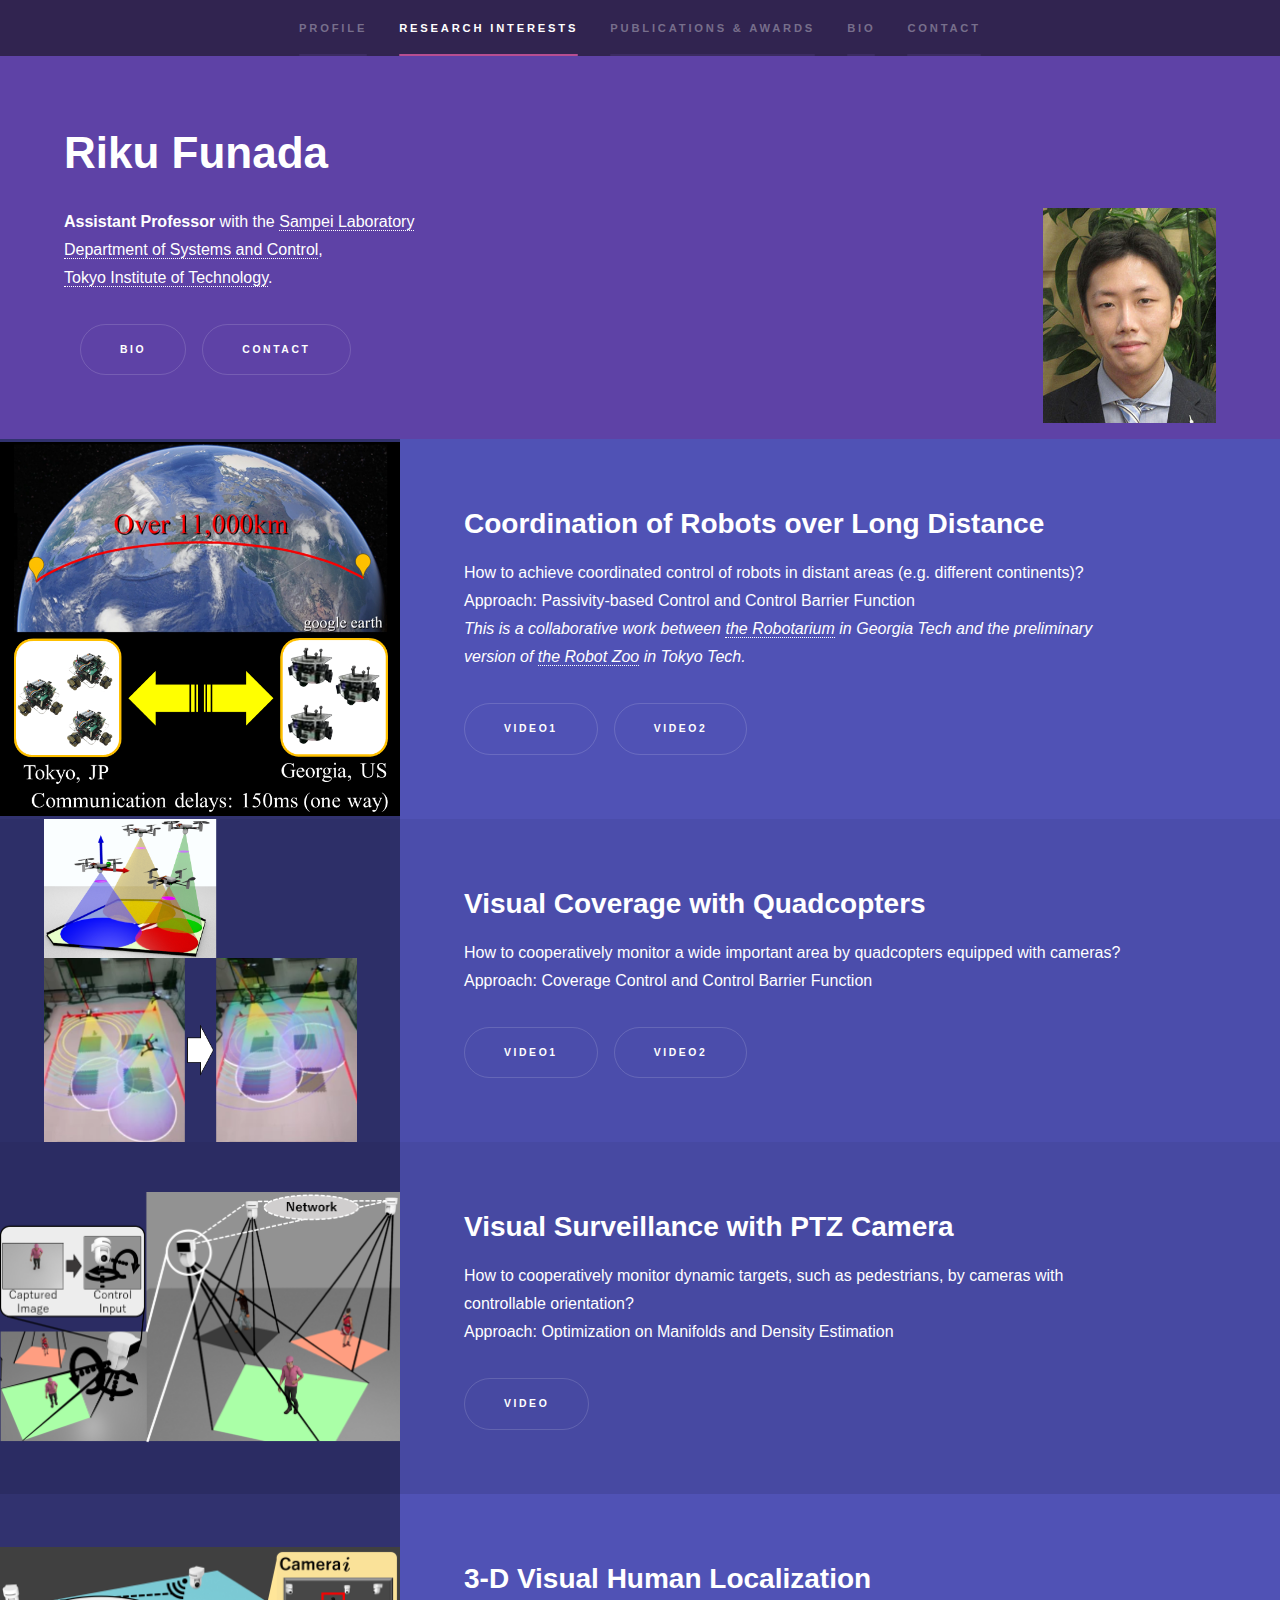
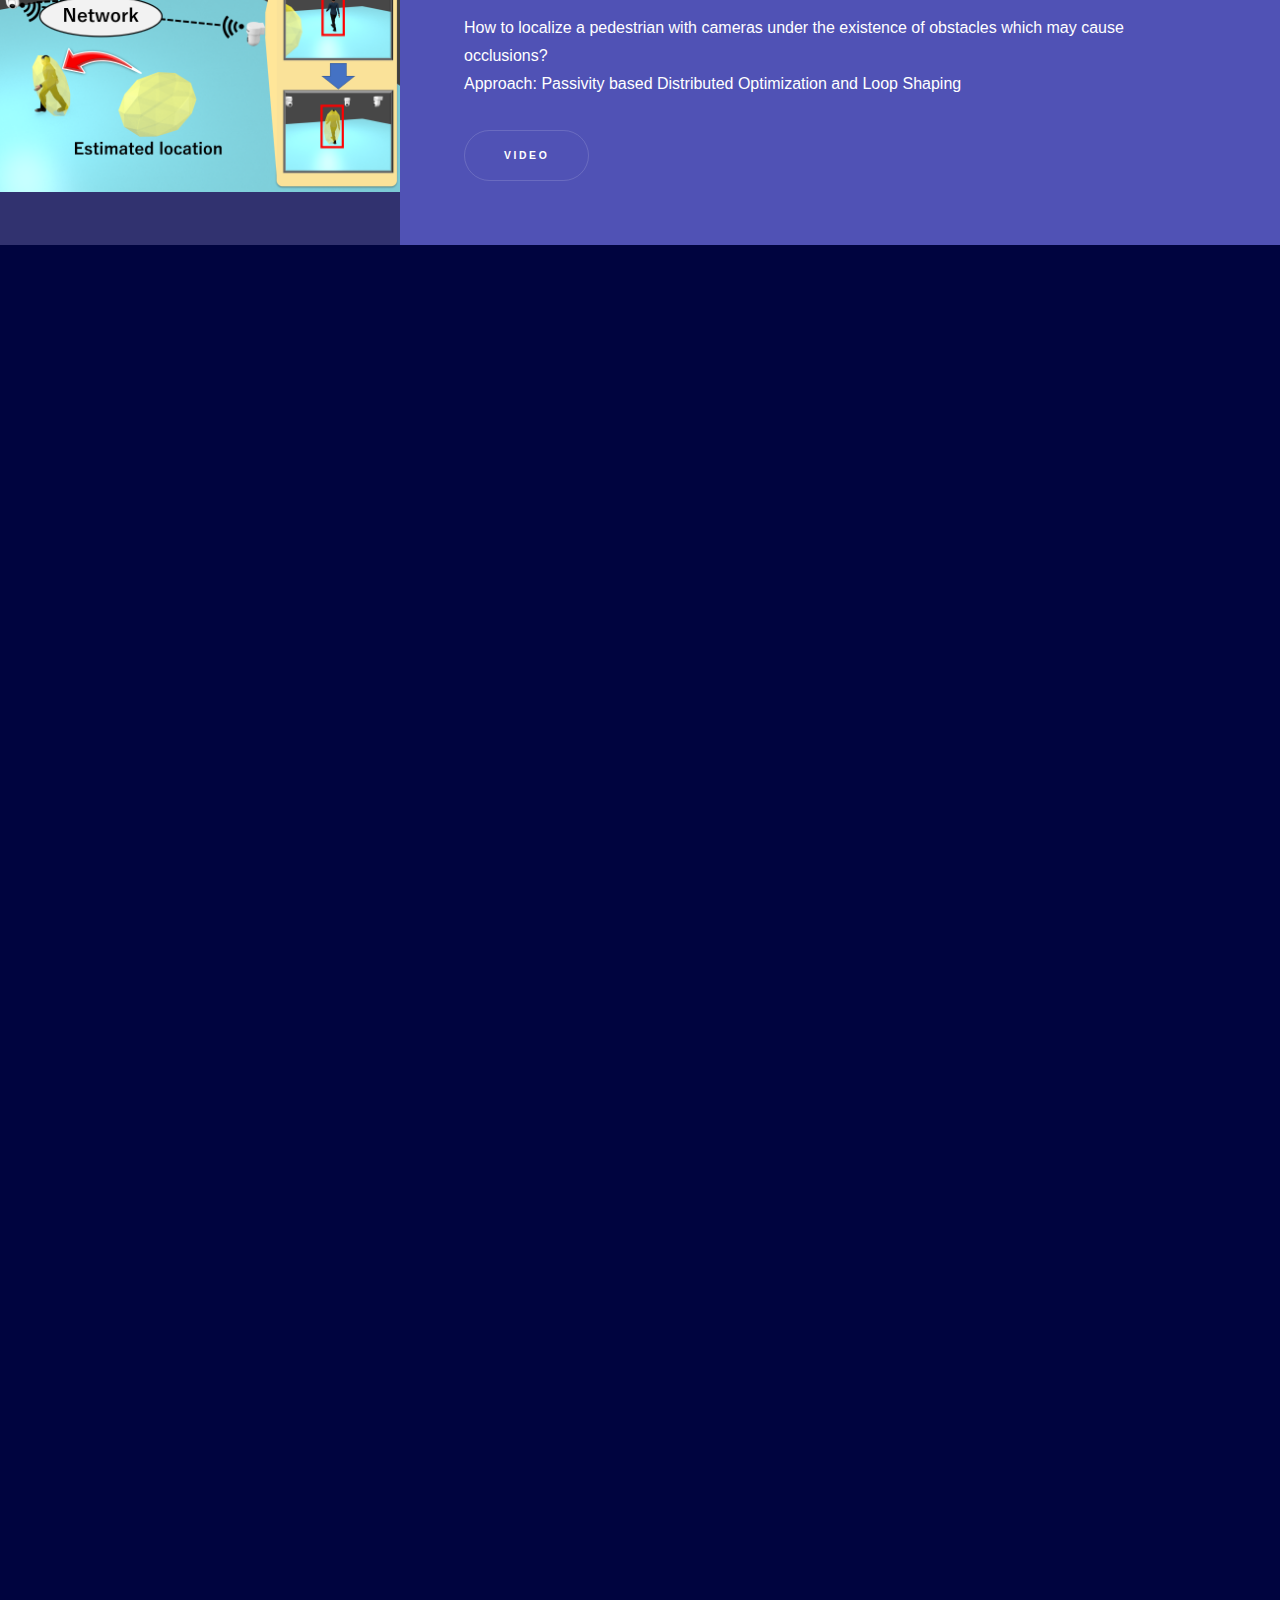
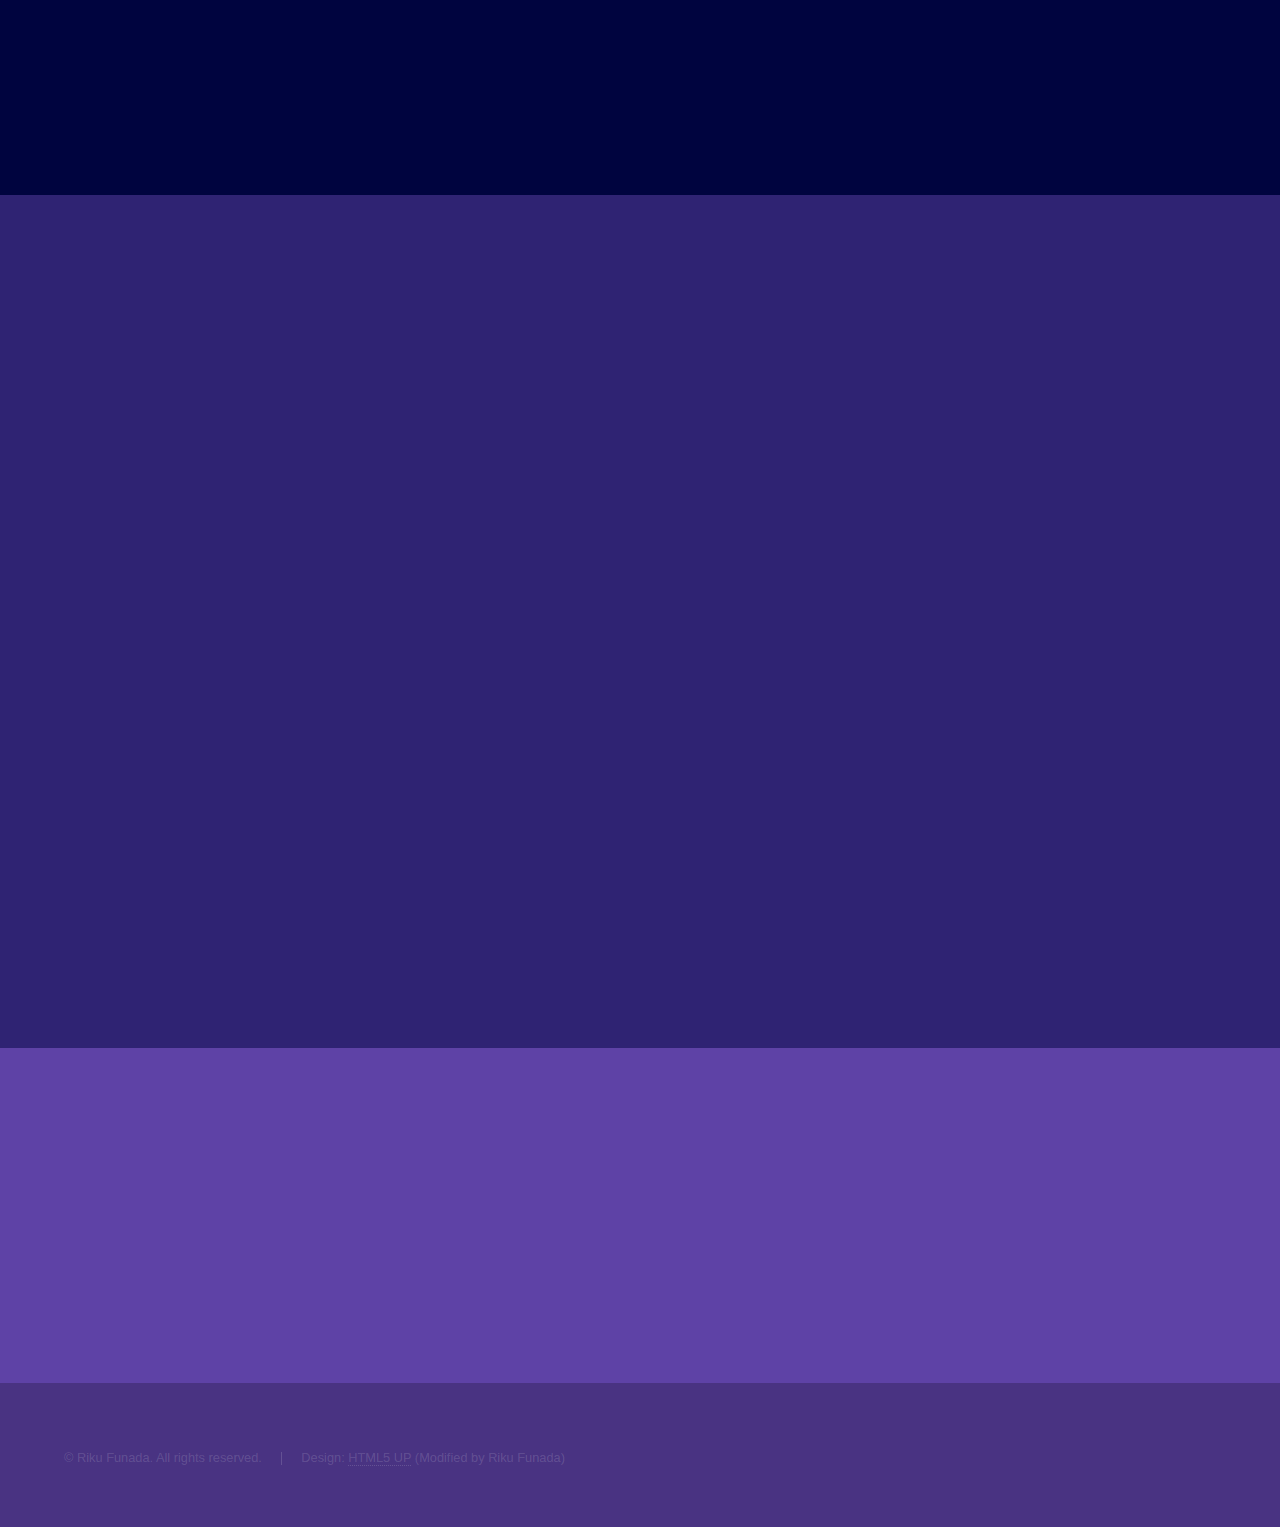
==== commit 91831019: "Add files via upload" ====
--- a/index.html
+++ b/index.html
@@ -237,7 +237,7 @@
 										<!--(<a href="https://doi.org/10.1016/j.ifacol.2023.10.1417" target="_blank">Doi: 10.1016/j.ifacol.2023.10.1417</a>)-->
 									</li>
 									<li>
-										T Ito, <span class="uReference">R. Funada</span>, and M Sampei
+										T Ito, <span class="uReference">R. Funada</span>, and M Sampei<br />	
 										"Design and Control of a VTOL Aerial Vehicle Tilting its Rotors only with Rotor Thrusts and a Passive Joint"<br />
 										<i>Proc. the 22nd European Control Conference</i>, to be presented, 2024.<br />
 										<!--(<a href="https://doi.org/10.1016/j.ifacol.2023.10.1417" target="_blank">Doi: 10.1016/j.ifacol.2023.10.1417</a>)-->
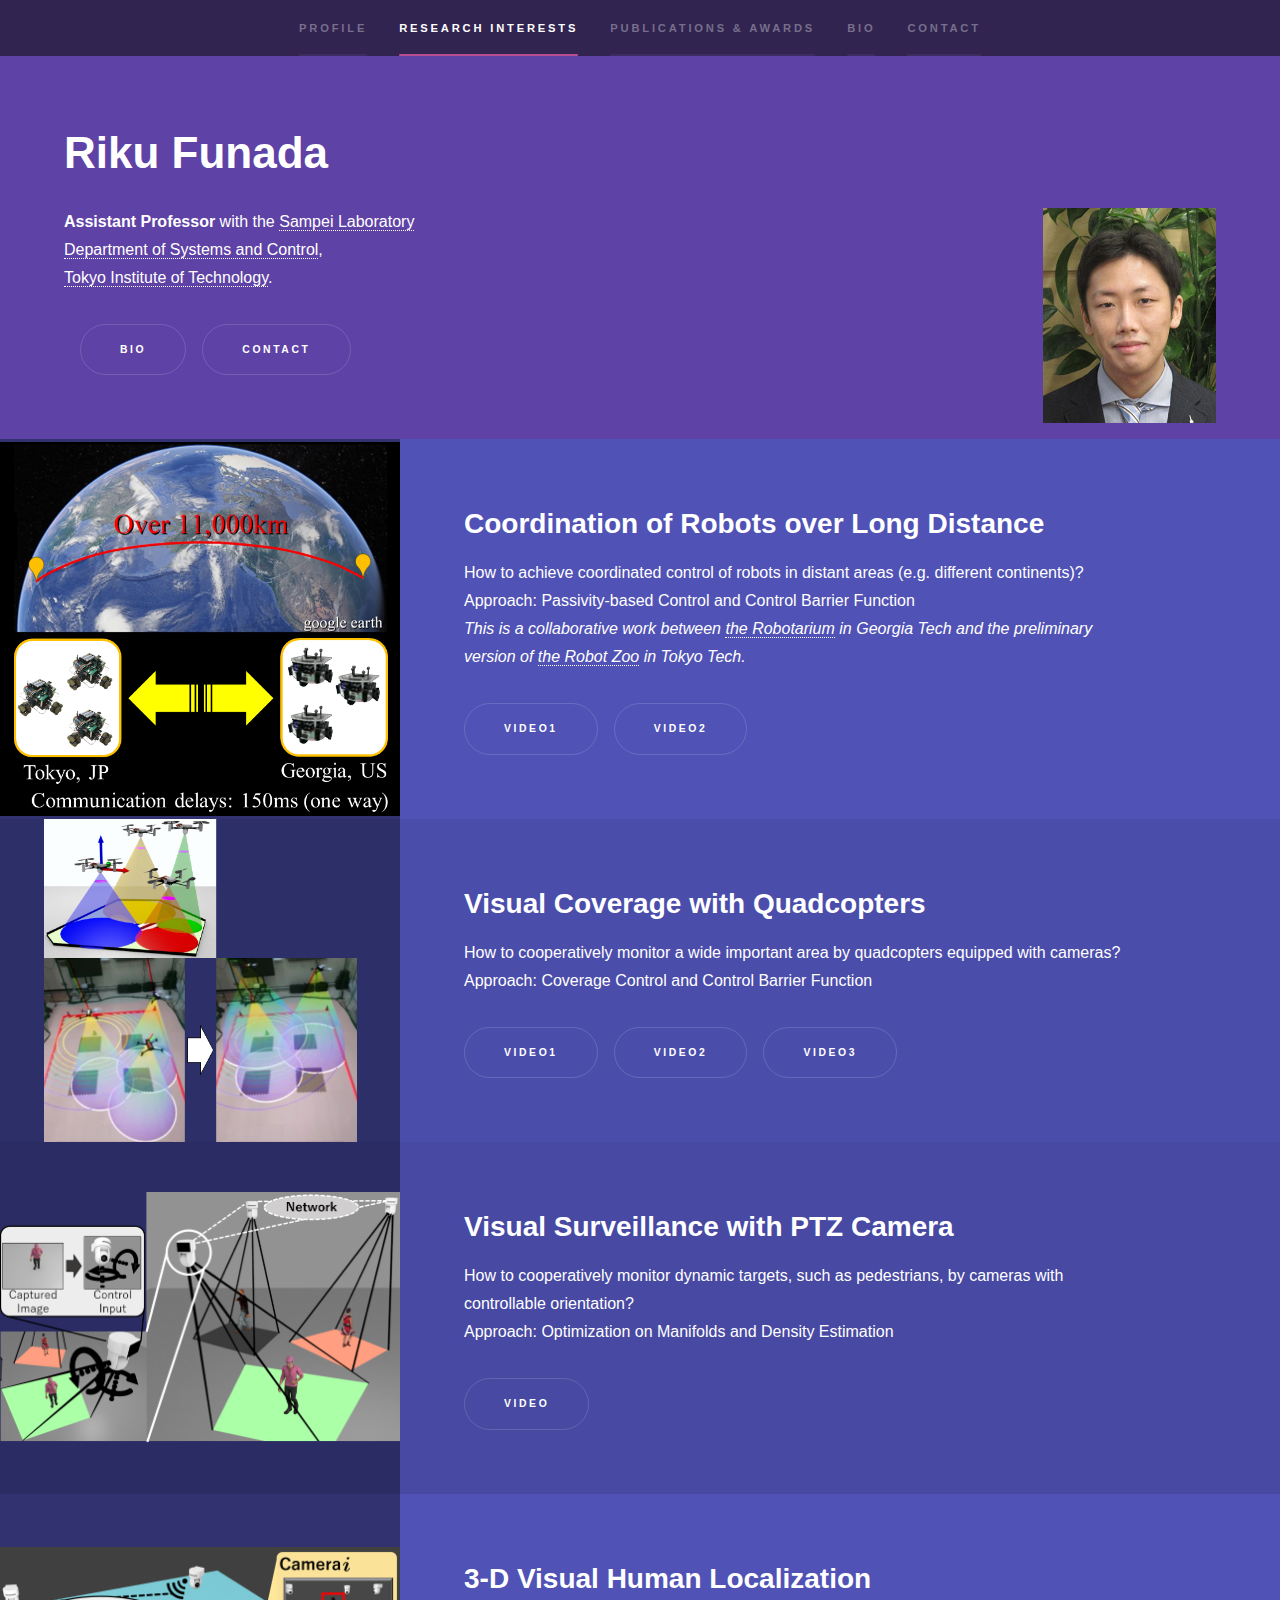
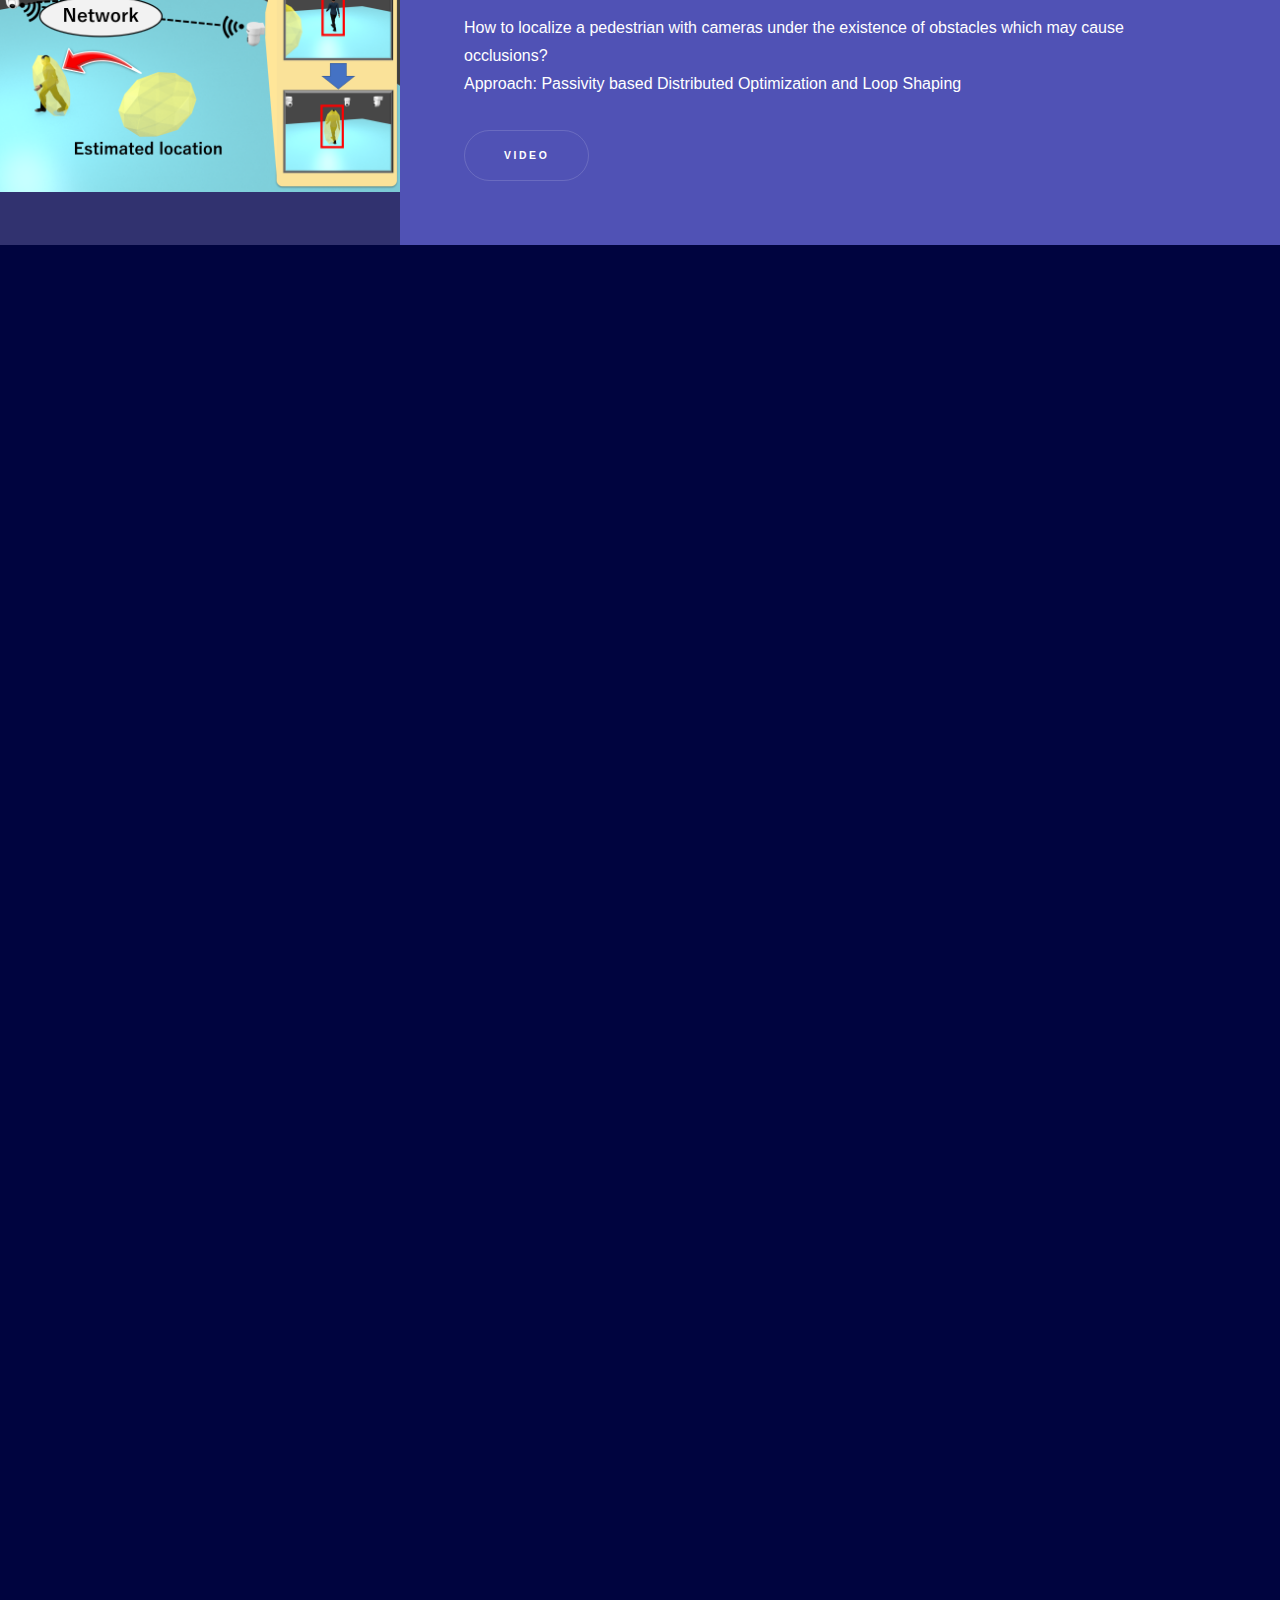
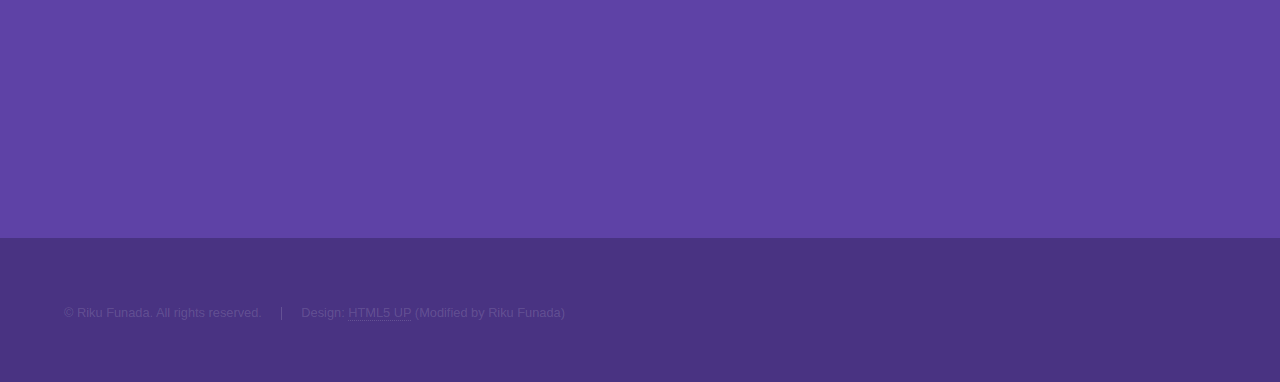
==== commit 5156f3fd: "Add files via upload" ====
--- a/index.html
+++ b/index.html
@@ -86,8 +86,9 @@
 										Approach: Coverage Control and Control Barrier Function
 									</p>
 									<ul class="actions">
-										<li><a href="https://www.youtube.com/watch?v=NQmyLJbywmw" class="button" target="_blank">Video1</a></li>
-										<li><a href="https://www.youtube.com/watch?v=sT3u5bm8FLU" class="button" target="_blank">Video2</a></li>
+										<li><a href="https://ieeexplore.ieee.org/abstract/document/10374239/media#media" class="button" target="_blank">Video1</a></li>
+										<li><a href="https://www.youtube.com/watch?v=NQmyLJbywmw" class="button" target="_blank">Video2</a></li>
+										<li><a href="https://www.youtube.com/watch?v=sT3u5bm8FLU" class="button" target="_blank">Video3</a></li>
 									</ul>
 								</div>
 							</div>
@@ -130,8 +131,8 @@
 									<li>
 										<span class="uReference">R. Funada</span>, K. Nishimoto, T. Ibuki and M. Sampei<br />
 										"Collision Avoidance for Ellipsoidal Rigid Bodies with Control Barrier Functions Designed from Rotating Supporting Hyperplanes"<br />
-										<i>IEEE Transactions on Control Systems Technology</i>, conditionally accepted, 2024.<br />
-										(<a href="https://arxiv.org/abs/2308.12073" target="_blank">The arXiv version is available here</a>)
+										<i>IEEE Transactions on Control Systems Technology</i>, Early Access, pp. 1-17, 2024.<br />
+										(Open Access from <a href="https://doi.org/10.1109/TCST.2024.3467809" target="_blank">DOI: 10.1109/TCST.2024.3467809</a>)
 									</li>
 									<li>
 										<span class="uReference">R. Funada</span>, M. Soliman, T. Ibuki and M. Sampei<br />
@@ -227,20 +228,20 @@
 									<li>
 										K. Nishimoto, Y. Onishi, <span class="uReference">R. Funada</span> and M. Sampei<br />						
 										"Controller Design for Linear Systems via Controllability Gramian Shaping"<br />
-										<i>Proc. the 8th IEEE Conf. Control Technology and Applications</i>, to be presented, 2024.<br />
-										<!--(<a href="https://doi.org/10.1016/j.ifacol.2023.10.1417" target="_blank">Doi: 10.1016/j.ifacol.2023.10.1417</a>)-->
+										<i>Proc. the 8th IEEE Conf. Control Technology and Applications</i>,pp. 832-838, 2024.<br />
+										(<a href="https://doi.org/10.1109/CCTA60707.2024.10666528" target="_blank">Doi: 10.1109/CCTA60707.2024.10666528</a>)
 									</li>
 									<li>
 										Y. Kataoka, <span class="uReference">R. Funada</span>, K. Uemura, J. Peterson, K. Saku, K. Sunagawa, M. Sampei, and J. Alexander<br />	
 										"Patient-specific Optimal Hemodynamic Control with Minimal Myocardial Oxygen Consumption"<br />
-										<i>Proc. the 8th IFAC Conf. Nonlinear Model Predictive Control</i>, to be presented, 2024.<br />
-										<!--(<a href="https://doi.org/10.1016/j.ifacol.2023.10.1417" target="_blank">Doi: 10.1016/j.ifacol.2023.10.1417</a>)-->
+										<i>Proc. the 8th IFAC Conf. Nonlinear Model Predictive Control</i>, IFAC-PapersOnline, vol. 58, No. 18, pp. 47-52, 2024.<br />
+										(<a href="https://doi.org/10.1016/j.ifacol.2024.09.008" target="_blank">Doi: 10.1016/j.ifacol.2024.09.008</a>)
 									</li>
 									<li>
 										T Ito, <span class="uReference">R. Funada</span>, and M Sampei<br />	
 										"Design and Control of a VTOL Aerial Vehicle Tilting its Rotors only with Rotor Thrusts and a Passive Joint"<br />
-										<i>Proc. the 22nd European Control Conference</i>, to be presented, 2024.<br />
-										<!--(<a href="https://doi.org/10.1016/j.ifacol.2023.10.1417" target="_blank">Doi: 10.1016/j.ifacol.2023.10.1417</a>)-->
+										<i>Proc. the 22nd European Control Conference</i>, pp. 1435-1442, 2024.<br />
+										(<a href="https://doi.org/10.23919/ECC64448.2024.10590828" target="_blank">Doi: 10.23919/ECC64448.2024.10590828</a>)
 									</li>
 									<li>
 										<span class="uReference">R. Funada</span>, K. Miyama, T. Toyooka, T. Tanaka and M. Sampei<br />
@@ -337,16 +338,36 @@
 							<p><b>Invited Papers（招待論文・解説）</b>
 								<ol class="publication" reversed>
 									<li>
+										<span class="uReference">舩田陸</span><br />						
+										"制御バリア関数で掴む安全な研究ライフ"<br />
+										<i>システム/制御/情報</i>, in press, 2025.<br />
+										<!--(<a href="https://doi.org/10.1016/j.ifacol.2023.10.1417" target="_blank">Doi: 10.1016/j.ifacol.2023.10.1417</a>)-->
+									</li>
+									<li>
 										<span class="uReference">舩田陸</span>, 山内淳矢, 畑中健志<br />						
-										"制御バリア関数を用いた制約付きマルチロボット制御"<br />
-										<i>システム/制御/情報</i>, submitted, 2024.<br />
+										"制御バリア関数に基づく制約付きマルチロボット制御"<br />
+										<i>システム/制御/情報</i>, in press, 2025.<br />
 										<!--(<a href="https://doi.org/10.1016/j.ifacol.2023.10.1417" target="_blank">Doi: 10.1016/j.ifacol.2023.10.1417</a>)-->
 									</li>
 									<li>
 										<span class="uReference">舩田陸</span>, 永原正章<br />						
 										"ハイブリッド会議運営の実際"<br />
-										<i>計測と制御</i>, to be appeared, 2024.<br />
-										<!--(<a href="https://doi.org/10.1016/j.ifacol.2023.10.1417" target="_blank">Doi: 10.1016/j.ifacol.2023.10.1417</a>)-->
+										<i>計測と制御</i>, vol. 63, no. 7, pp. 427-430, 2024.<br />
+										(<a href="https://doi.org/10.11499/sicejl.63.427" target="_blank">Doi: 10.11499/sicejl.63.427</a>)
+									</li>
+								</ol>
+							</p>
+
+							<p><b>Book / Book Chapter （書籍）</b>
+								<ol class="publication" reversed>
+									<li>
+										畑中健志，<span class="uReference">舩田陸</span>, "ネットワークシステムの分散協調制御（仮）" コロナ社, under preparation.
+									</li>
+									<li>
+										S. Otsuki, N. Hatta, M. Hanif, <span class="uReference">R. Funada</span>, K. Nakashima, and T. Hatanaka,<br />
+										"Hierarchical Vessel Safe Operation in A Port through CBF, MPC and RRT-like Spatiotemporal Path Planning"<br />
+										Nonlinear and Constrained Control - Applications, Synergies, Challenges and Opportunities,<br /> 
+										E. Garone, I.V. Kolmanovsky, and T.W. Nguyen (eds), Springer Nature, to be published, 2024.
 									</li>
 								</ol>
 							</p>
@@ -366,7 +387,6 @@
 										<span class="uReference">舩田陸</span>, "アメリカでの研究滞在とその準備," 海外で活躍する若者たち：コロナを乗り切る留学・就職・長期滞在のノウハウ, SICE九州支部フォーラム, 2020年10月18日.
 									</li>
 								</ol>
-
 							</p> 
 
 							<p><b>Others（その他）</b>
@@ -426,7 +446,7 @@
 									(November, 2023)
 									</li>
 									<li>
-									Control Division Young Author’s Award: Fundamental Area<br />
+									Control Division Young Author's Award: Fundamental Area<br />
 									(March, 2023)
 									</li>
 									<li>
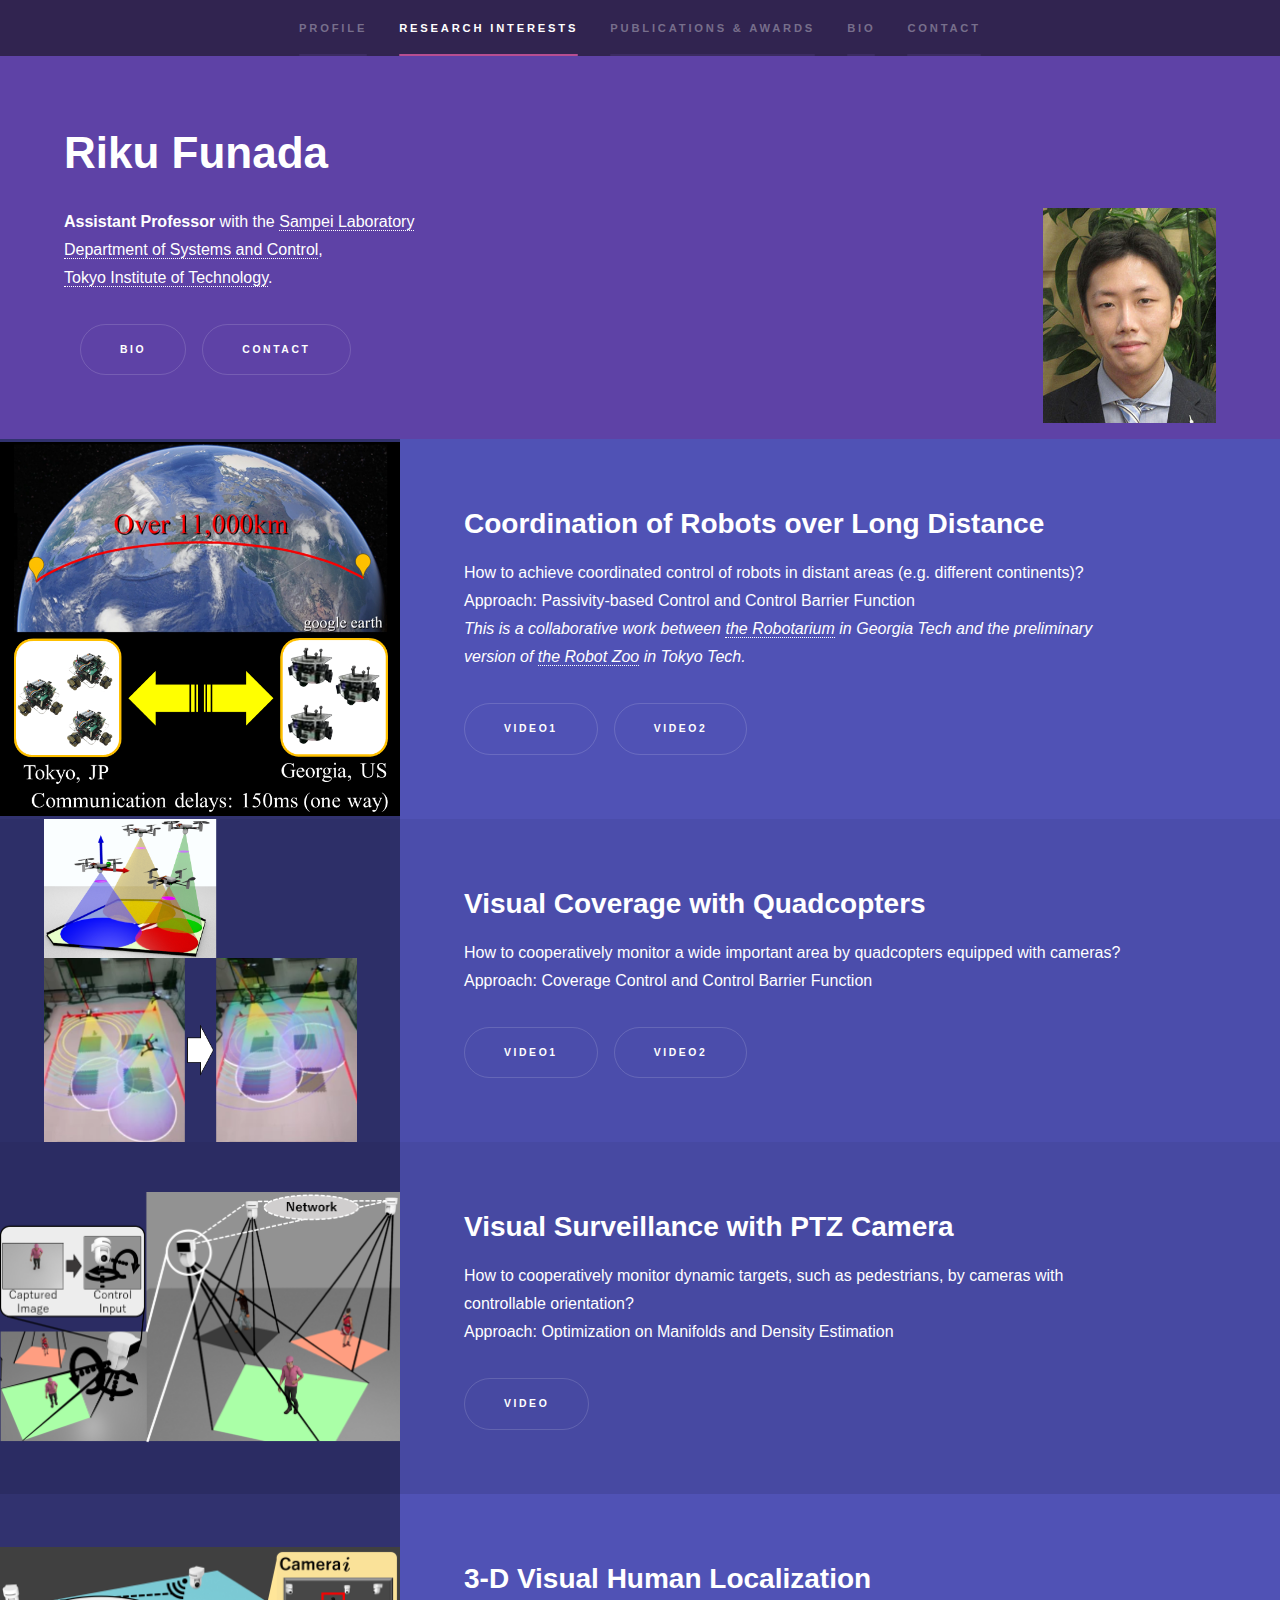
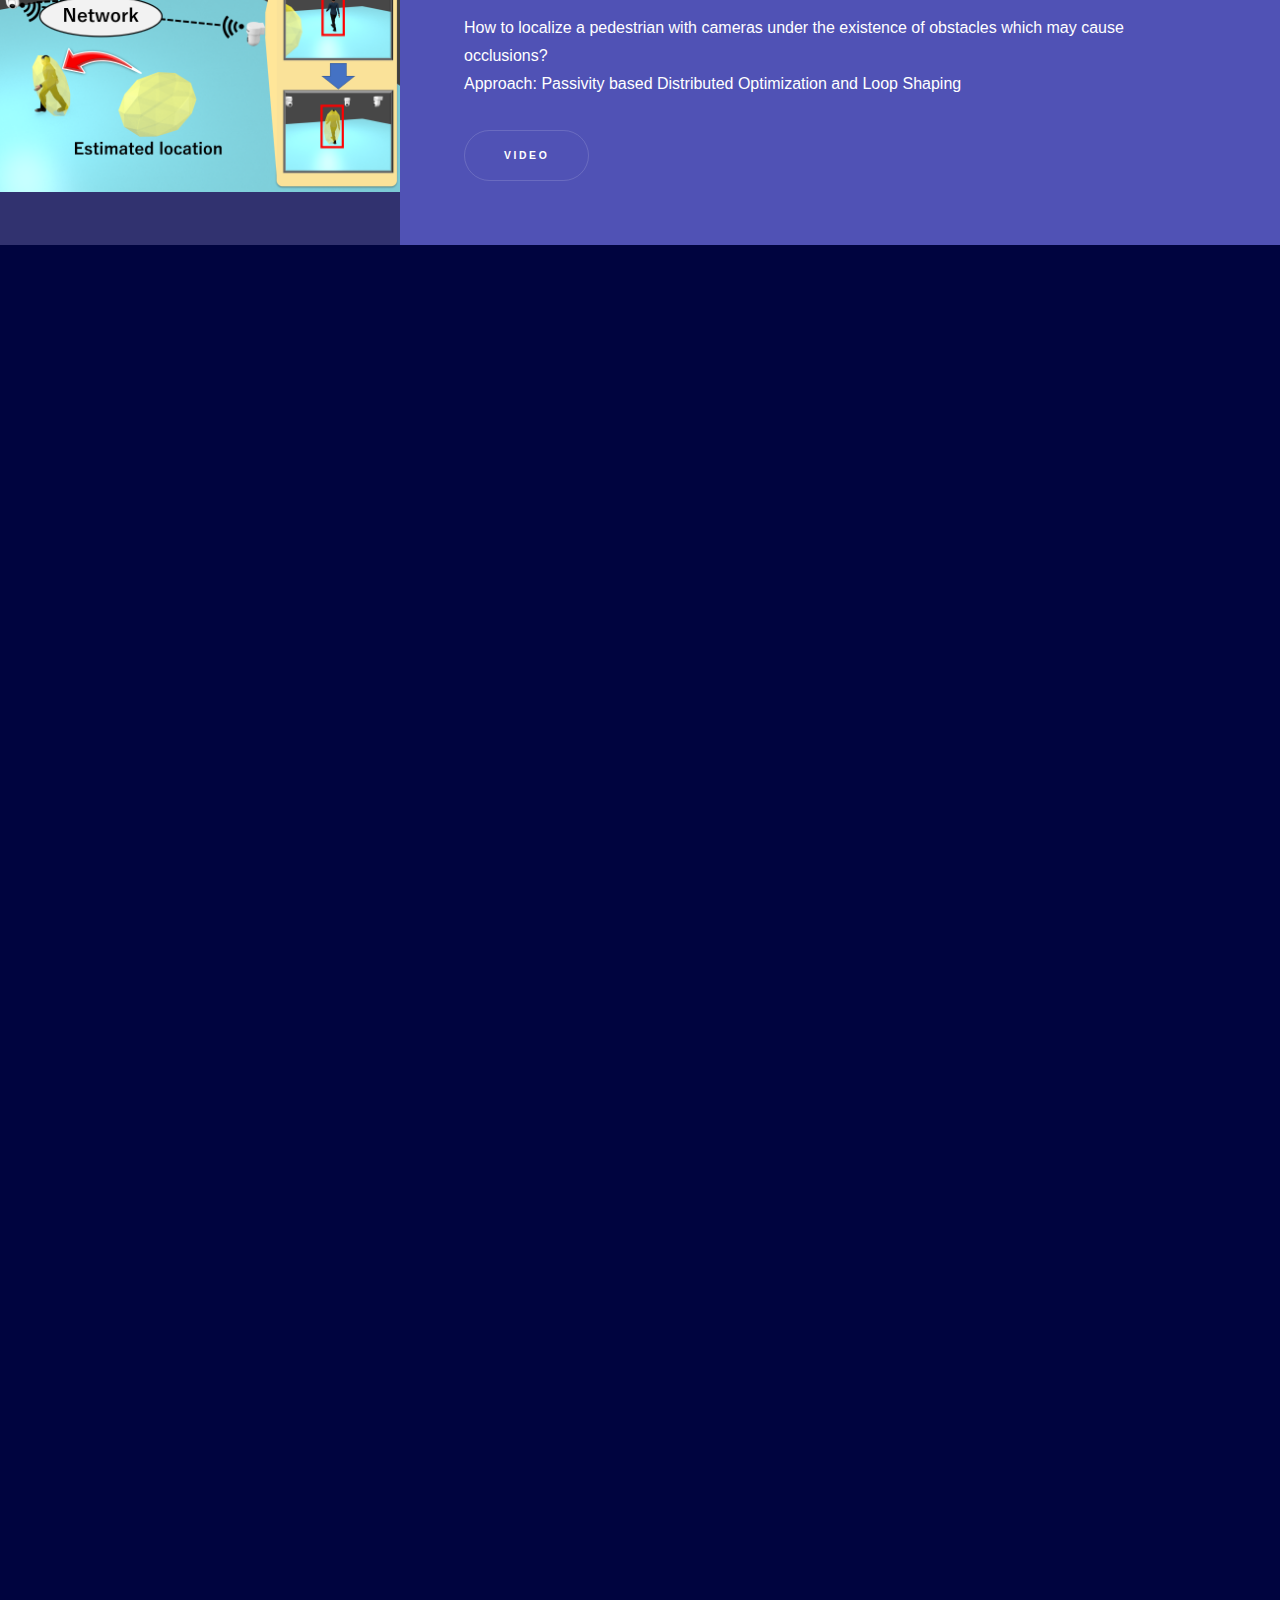
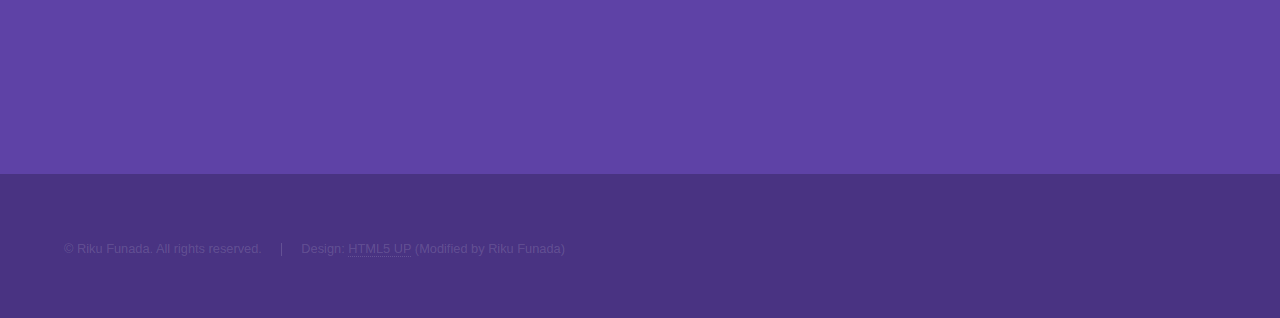
==== commit c981e3be: "add files" ====
--- a/index.html
+++ b/index.html
@@ -86,9 +86,8 @@
 										Approach: Coverage Control and Control Barrier Function
 									</p>
 									<ul class="actions">
-										<li><a href="https://ieeexplore.ieee.org/abstract/document/10374239/media#media" class="button" target="_blank">Video1</a></li>
-										<li><a href="https://www.youtube.com/watch?v=NQmyLJbywmw" class="button" target="_blank">Video2</a></li>
-										<li><a href="https://www.youtube.com/watch?v=sT3u5bm8FLU" class="button" target="_blank">Video3</a></li>
+										<li><a href="https://www.youtube.com/watch?v=NQmyLJbywmw" class="button" target="_blank">Video1</a></li>
+										<li><a href="https://www.youtube.com/watch?v=sT3u5bm8FLU" class="button" target="_blank">Video2</a></li>
 									</ul>
 								</div>
 							</div>
@@ -131,8 +130,8 @@
 									<li>
 										<span class="uReference">R. Funada</span>, K. Nishimoto, T. Ibuki and M. Sampei<br />
 										"Collision Avoidance for Ellipsoidal Rigid Bodies with Control Barrier Functions Designed from Rotating Supporting Hyperplanes"<br />
-										<i>IEEE Transactions on Control Systems Technology</i>, Early Access, pp. 1-17, 2024.<br />
-										(Open Access from <a href="https://doi.org/10.1109/TCST.2024.3467809" target="_blank">DOI: 10.1109/TCST.2024.3467809</a>)
+										<i>IEEE Transactions on Control Systems Technology</i>, conditionally accepted, 2024.<br />
+										(<a href="https://arxiv.org/abs/2308.12073" target="_blank">The arXiv version is available here</a>)
 									</li>
 									<li>
 										<span class="uReference">R. Funada</span>, M. Soliman, T. Ibuki and M. Sampei<br />
@@ -223,25 +222,47 @@
 									</li> 
 								</ol>
 							</p>
+
+							<p><b>Book</b>
+								<ol class="publication" reversed>
+									<li>
+										畑中 健志，<span class="uReference">舩田 陸</span>
+										"ネットワークシステムの分散協調制御（仮）"<br />
+										コロナ社, under preparation, 2024.
+									</li>
+								</ol>
+							</p>
+
+							<p><b>Book Chapter</b>
+								<ol class="publication" reversed>
+									<li>
+										S. Otsuki, N. Hatta, M. Hanif, <span class="uReference">R. Funada</span>, K. Nakashima, and T. Hatanaka<br />
+										"Hierarchical Vessel Safe Operation in A Port through CBF, MPC and RRT-like Spatiotemporal Path Planning"<br />
+										Nonlinear and Constrained Control - Applications, Synergies, Challenges and Opportunities, E. Garone, I.V. Kolmanovsky, and T.W. Nguyen (eds), 
+										Springer Nature, to be published, 2024.
+									</li>
+								</ol>
+							</p>
+
 							<p><b>International Conference Papers (国際会議論文)</b>
 								<ol class="publication" reversed>
 									<li>
 										K. Nishimoto, Y. Onishi, <span class="uReference">R. Funada</span> and M. Sampei<br />						
 										"Controller Design for Linear Systems via Controllability Gramian Shaping"<br />
-										<i>Proc. the 8th IEEE Conf. Control Technology and Applications</i>,pp. 832-838, 2024.<br />
-										(<a href="https://doi.org/10.1109/CCTA60707.2024.10666528" target="_blank">Doi: 10.1109/CCTA60707.2024.10666528</a>)
+										<i>Proc. the 8th IEEE Conf. Control Technology and Applications</i>, to be presented, 2024.<br />
+										<!--(<a href="https://doi.org/10.1016/j.ifacol.2023.10.1417" target="_blank">Doi: 10.1016/j.ifacol.2023.10.1417</a>)-->
 									</li>
 									<li>
 										Y. Kataoka, <span class="uReference">R. Funada</span>, K. Uemura, J. Peterson, K. Saku, K. Sunagawa, M. Sampei, and J. Alexander<br />	
 										"Patient-specific Optimal Hemodynamic Control with Minimal Myocardial Oxygen Consumption"<br />
-										<i>Proc. the 8th IFAC Conf. Nonlinear Model Predictive Control</i>, IFAC-PapersOnline, vol. 58, No. 18, pp. 47-52, 2024.<br />
-										(<a href="https://doi.org/10.1016/j.ifacol.2024.09.008" target="_blank">Doi: 10.1016/j.ifacol.2024.09.008</a>)
+										<i>Proc. the 8th IFAC Conf. Nonlinear Model Predictive Control</i>, to be presented, 2024.<br />
+										<!--(<a href="https://doi.org/10.1016/j.ifacol.2023.10.1417" target="_blank">Doi: 10.1016/j.ifacol.2023.10.1417</a>)-->
 									</li>
 									<li>
 										T Ito, <span class="uReference">R. Funada</span>, and M Sampei<br />	
 										"Design and Control of a VTOL Aerial Vehicle Tilting its Rotors only with Rotor Thrusts and a Passive Joint"<br />
-										<i>Proc. the 22nd European Control Conference</i>, pp. 1435-1442, 2024.<br />
-										(<a href="https://doi.org/10.23919/ECC64448.2024.10590828" target="_blank">Doi: 10.23919/ECC64448.2024.10590828</a>)
+										<i>Proc. the 22nd European Control Conference</i>, to be presented, 2024.<br />
+										<!--(<a href="https://doi.org/10.1016/j.ifacol.2023.10.1417" target="_blank">Doi: 10.1016/j.ifacol.2023.10.1417</a>)-->
 									</li>
 									<li>
 										<span class="uReference">R. Funada</span>, K. Miyama, T. Toyooka, T. Tanaka and M. Sampei<br />
@@ -340,34 +361,20 @@
 									<li>
 										<span class="uReference">舩田陸</span><br />						
 										"制御バリア関数で掴む安全な研究ライフ"<br />
-										<i>システム/制御/情報</i>, in press, 2025.<br />
+										<i>システム/制御/情報</i>, submitted, 2024.<br />
 										<!--(<a href="https://doi.org/10.1016/j.ifacol.2023.10.1417" target="_blank">Doi: 10.1016/j.ifacol.2023.10.1417</a>)-->
 									</li>
 									<li>
 										<span class="uReference">舩田陸</span>, 山内淳矢, 畑中健志<br />						
-										"制御バリア関数に基づく制約付きマルチロボット制御"<br />
-										<i>システム/制御/情報</i>, in press, 2025.<br />
+										"制御バリア関数を用いた制約付きマルチロボット制御"<br />
+										<i>システム/制御/情報</i>, vol. 69, no. 2 (最終版投稿済/掲載予定), 2025.<br />
 										<!--(<a href="https://doi.org/10.1016/j.ifacol.2023.10.1417" target="_blank">Doi: 10.1016/j.ifacol.2023.10.1417</a>)-->
 									</li>
 									<li>
 										<span class="uReference">舩田陸</span>, 永原正章<br />						
 										"ハイブリッド会議運営の実際"<br />
-										<i>計測と制御</i>, vol. 63, no. 7, pp. 427-430, 2024.<br />
-										(<a href="https://doi.org/10.11499/sicejl.63.427" target="_blank">Doi: 10.11499/sicejl.63.427</a>)
-									</li>
-								</ol>
-							</p>
-
-							<p><b>Book / Book Chapter （書籍）</b>
-								<ol class="publication" reversed>
-									<li>
-										畑中健志，<span class="uReference">舩田陸</span>, "ネットワークシステムの分散協調制御（仮）" コロナ社, under preparation.
-									</li>
-									<li>
-										S. Otsuki, N. Hatta, M. Hanif, <span class="uReference">R. Funada</span>, K. Nakashima, and T. Hatanaka,<br />
-										"Hierarchical Vessel Safe Operation in A Port through CBF, MPC and RRT-like Spatiotemporal Path Planning"<br />
-										Nonlinear and Constrained Control - Applications, Synergies, Challenges and Opportunities,<br /> 
-										E. Garone, I.V. Kolmanovsky, and T.W. Nguyen (eds), Springer Nature, to be published, 2024.
+										<i>計測と制御</i>, vol. 63, no. 7, 2024.<br />
+										<!--(<a href="https://doi.org/10.1016/j.ifacol.2023.10.1417" target="_blank">Doi: 10.1016/j.ifacol.2023.10.1417</a>)-->
 									</li>
 								</ol>
 							</p>
@@ -387,6 +394,7 @@
 										<span class="uReference">舩田陸</span>, "アメリカでの研究滞在とその準備," 海外で活躍する若者たち：コロナを乗り切る留学・就職・長期滞在のノウハウ, SICE九州支部フォーラム, 2020年10月18日.
 									</li>
 								</ol>
+
 							</p> 
 
 							<p><b>Others（その他）</b>
@@ -446,7 +454,7 @@
 									(November, 2023)
 									</li>
 									<li>
-									Control Division Young Author's Award: Fundamental Area<br />
+									Control Division Young Author’s Award: Fundamental Area<br />
 									(March, 2023)
 									</li>
 									<li>
@@ -501,8 +509,9 @@
 								Professor <a href="https://magnus.ece.gatech.edu/" target="_blank">Magnus Egerstedt</a>'s 
 								Group in Georgia Institute of Technology, June 2018 - November 2018.<br />
 								Research Result is published in ICRA 2019. <br />
+								<!--
 								<span class="Blog"><a href="https://rikugeorgia.blogspot.com/" target="_blank">Blog: Georgia Tech 滞在記 (in Japanese)</a></span>.<br \>
-								The sequel of the above blog is <span class="Blog"><a href="https://rikutexasaustin.blogspot.com/" target="_blank">UT Austin 滞在記 (in Japanese)</a></span>.
+								The sequel of the above blog is <span class="Blog"><a href="https://rikutexasaustin.blogspot.com/" target="_blank">UT Austin 滞在記 (in Japanese)</a></span>.-->
 								</li>					
 								</ol>
 
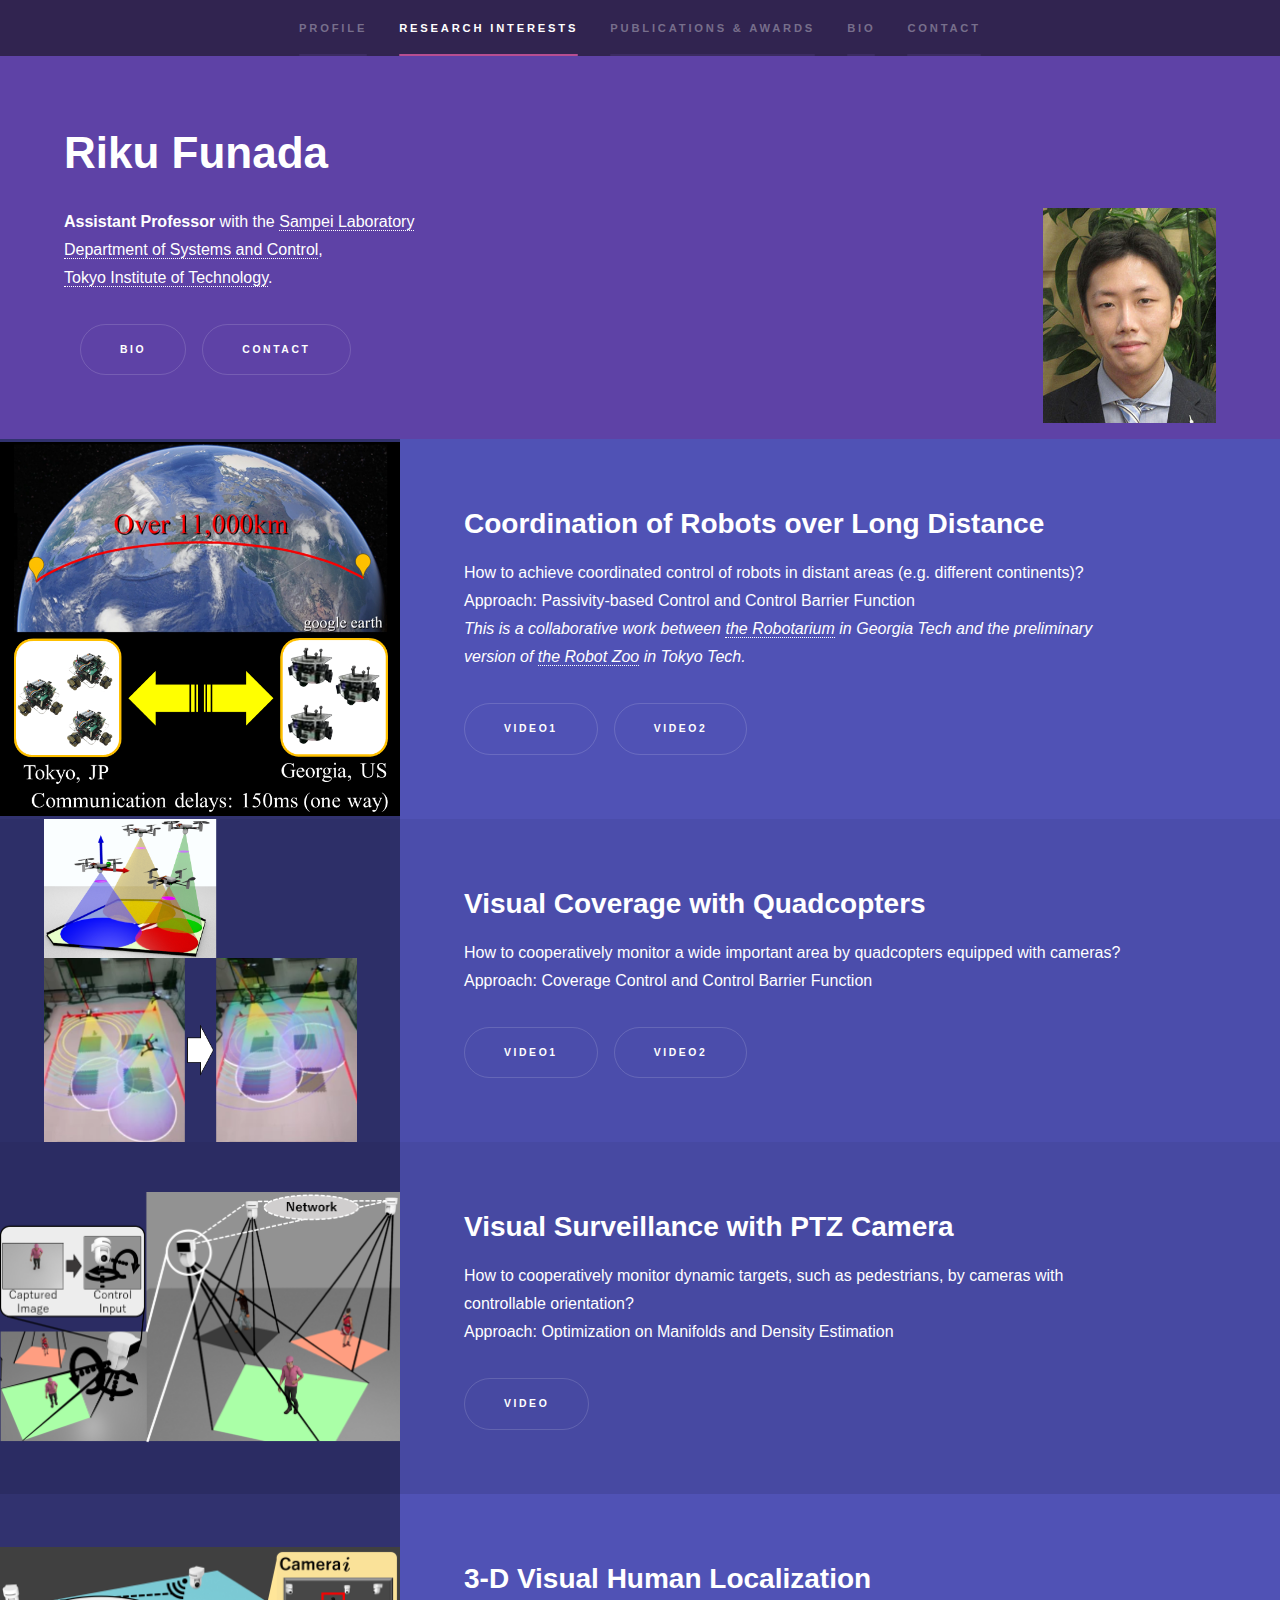
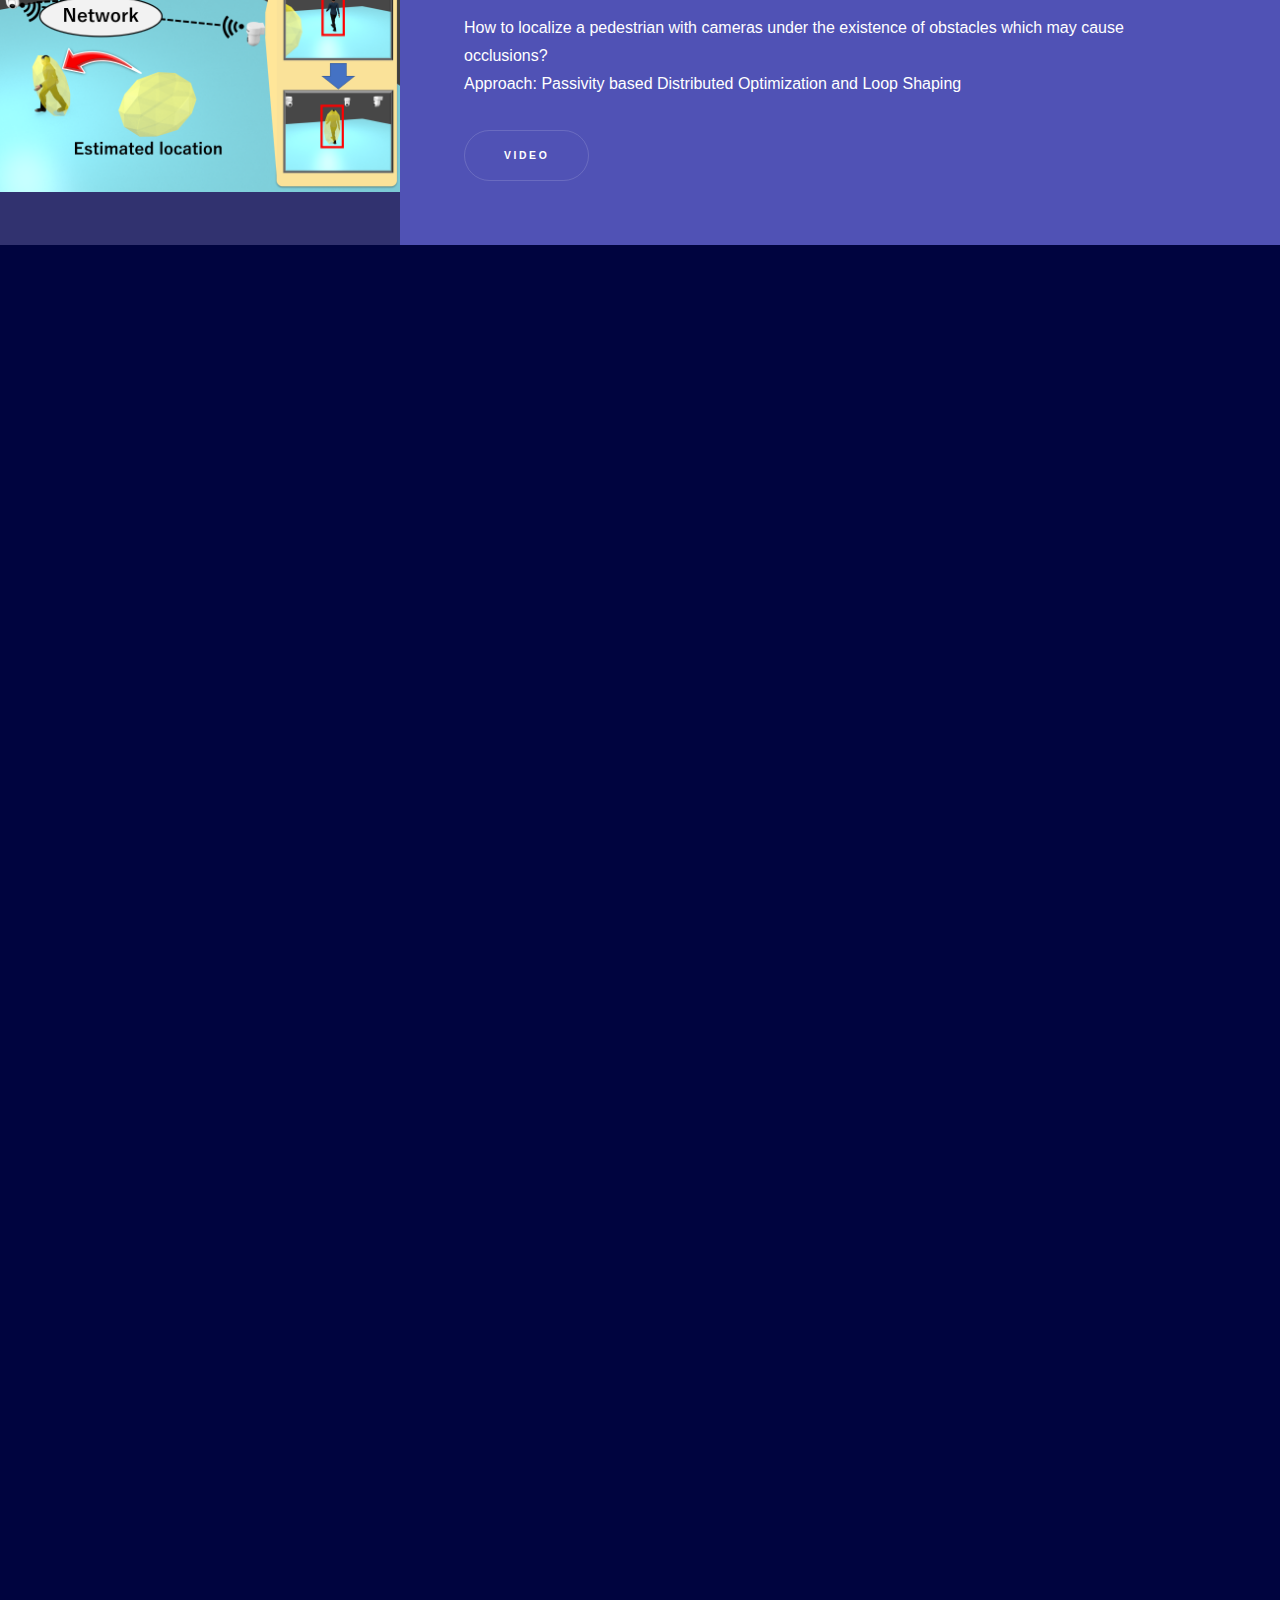
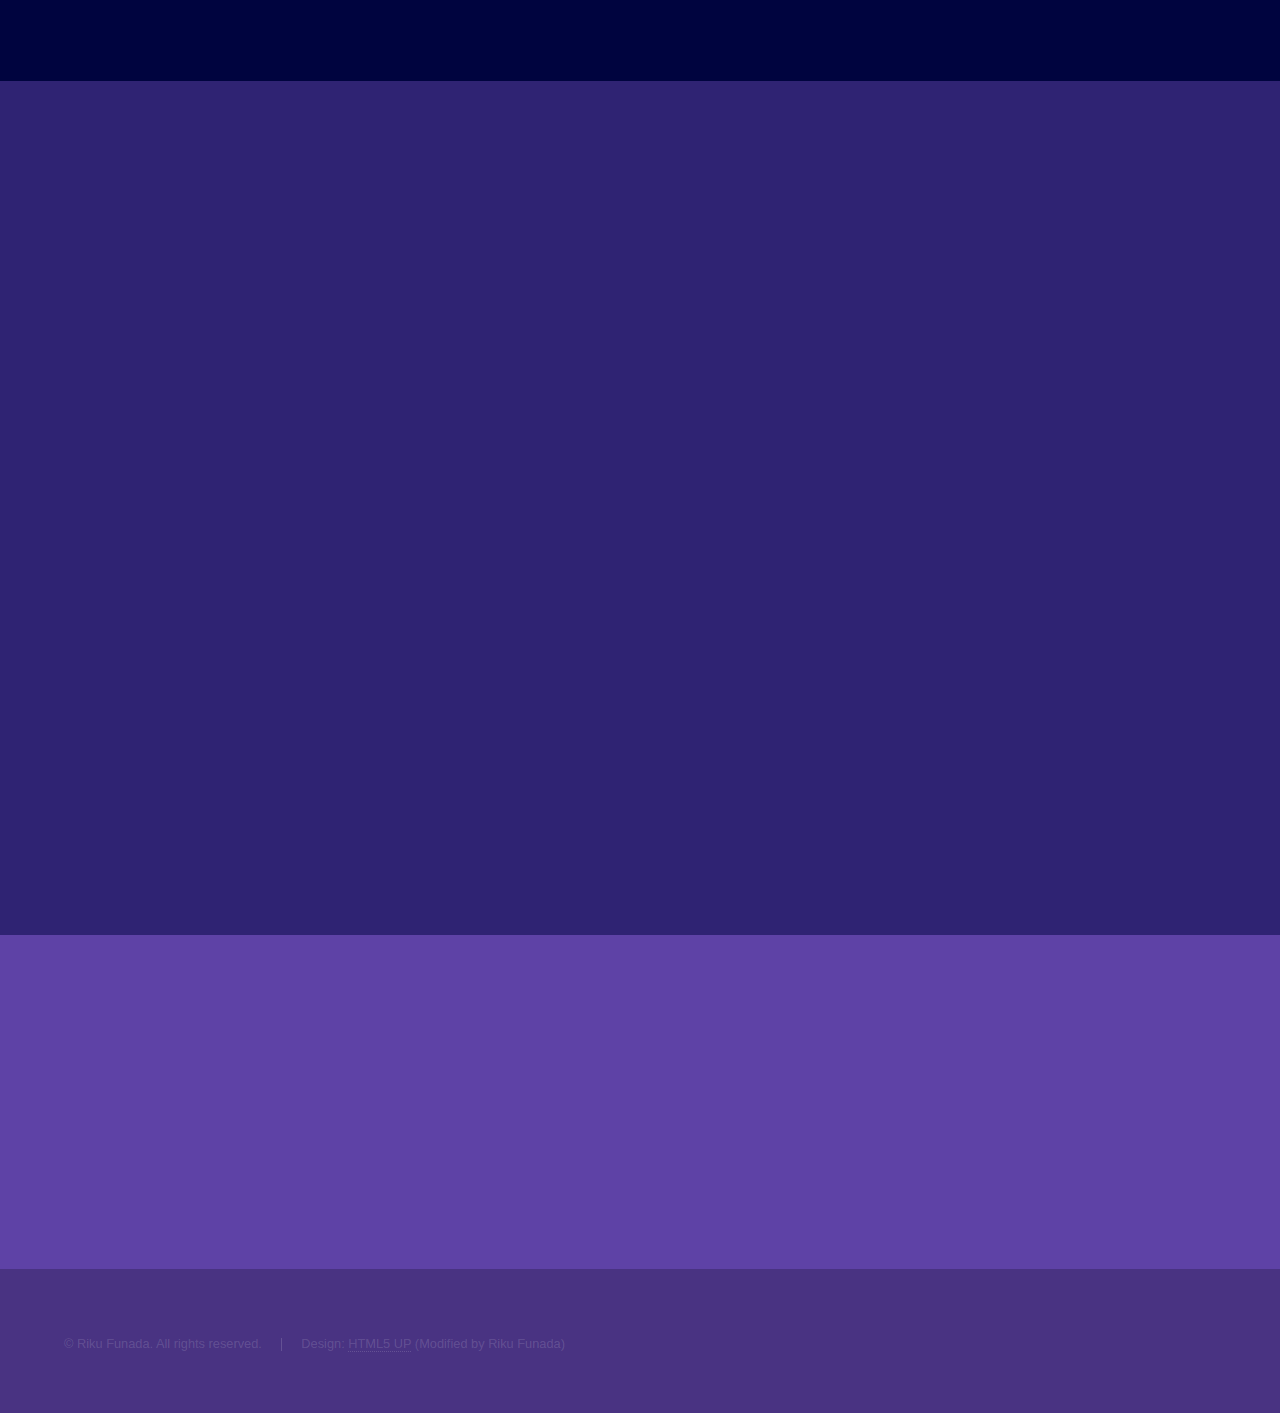
==== commit 310d44d3: "Add files via upload" ====
--- a/index.html
+++ b/index.html
@@ -128,10 +128,16 @@
 								<!-- ol の余白設定はmain.cssの2597行らへんに書いてある　-->
 								<ol class="publication" reversed>
 									<li>
+										T. Ito, <span class="uReference">R. Funada</span>, M. Sampei, and G. Notomista<br />
+										"Energy-Aware Task Allocation for Teams of Multi-mode Robots"<br />
+										<i>IEEE Control Systems Letters</i>, submitted, 2025.<br />
+										(<a href="https://arxiv.org/abs/2503.12787" target="_blank">The submitted version is available on the arXiv.</a>)
+									</li>
+									<li>
 										<span class="uReference">R. Funada</span>, K. Nishimoto, T. Ibuki and M. Sampei<br />
 										"Collision Avoidance for Ellipsoidal Rigid Bodies with Control Barrier Functions Designed from Rotating Supporting Hyperplanes"<br />
-										<i>IEEE Transactions on Control Systems Technology</i>, conditionally accepted, 2024.<br />
-										(<a href="https://arxiv.org/abs/2308.12073" target="_blank">The arXiv version is available here</a>)
+										<i>IEEE Transactions on Control Systems Technology</i>, vol. 33, no. 1, pp. 148-164, 2025.<br />
+										(Open Access from <a href="https://doi.org/10.1109/TCST.2024.3467809" target="_blank">DOI: 10.1109/TCST.2024.3467809</a>)
 									</li>
 									<li>
 										<span class="uReference">R. Funada</span>, M. Soliman, T. Ibuki and M. Sampei<br />
@@ -247,22 +253,50 @@
 							<p><b>International Conference Papers (国際会議論文)</b>
 								<ol class="publication" reversed>
 									<li>
+										T. Ito, H. Kawashima, <span class="uReference">R. Funada</span>, and M. Sampei<br />	
+										"Feasible Force Set Shaping for a Payload-Carrying Platform Consisting of Tiltable Multiple UAVs Connected Via Passive Hinge Joints"<br />
+										<i>Proc. of IEEE/RSJ International Conference on Intelligent Robots and Systems</i>, submitted, 2025.<br />
+										(<a href="https://arxiv.org/abs/2503.00341" target="_blank">The submitted version is available on the arXiv.</a>)
+									</li>
+									<!--<li>
+										Y. Kataoka, Y. Fukuda, J. Peterson, K. Uemura, K. Saku, <span class="uReference">R. Funada</span>, M. Sampei, J. Alexander, and K. Sunagawa<br />
+										"Hemodynamic Regulation with Minimization of Myocardial Oxygen Consumption via Drugs and Left Ventricular Assist Device"<br />
+										<i>Proc. of the 47th Annual International Conf. the IEEE Engineering in Medicine and Biology Society</i>, to be presented, 2025.
+									</li>-->
+									<li>
+										Y. Kataoka, <span class="uReference">R. Funada</span>, Y. Fukuda, K. Uemura, M. Sampei, K. Sunagawa, K. Saku, and J. Peterson<br />	
+										"Hybrid Hemodynamic Control System: A Clinically Feasible Design for Stabilizing Total Perfusion in Shock"<br />
+										<i>Proc. of 2025 American Control Conference</i>, to be presented, 2025.
+									</li>
+									<li>
+										A. Patil, <span class="uReference">R. Funada</span>, T. Tanaka, and L. Sentis<br />	
+										"Task Hierarchical Control via Null-Space Projection and Path Integral Approach"<br />
+										<i>Proc. of 2022 American Control Conference</i>, to be presented, 2025.<br />
+										(<a href="https://arxiv.org/abs/2503.22574" target="_blank">The accepted version is available on the arXiv.</a>)
+									</li>
+									<li>
+										T. Ito, <span class="uReference">R. Funada</span>, and M. Sampei<br />	
+										"A Tailsitter UAV with a Passive Joint Able to Turn Acutely with a Flip Motion"<br />
+										<i>Proc. the IEEE 20th International Conf. Automation Science and Engineering</i>, pp. 225-231, 2024.<br />
+										(<a href="https://doi.org/10.1109/CASE59546.2024.10711761" target="_blank">Doi: 10.1109/CASE59546.2024.10711761</a>)
+									</li>
+									<li>
 										K. Nishimoto, Y. Onishi, <span class="uReference">R. Funada</span> and M. Sampei<br />						
 										"Controller Design for Linear Systems via Controllability Gramian Shaping"<br />
-										<i>Proc. the 8th IEEE Conf. Control Technology and Applications</i>, to be presented, 2024.<br />
-										<!--(<a href="https://doi.org/10.1016/j.ifacol.2023.10.1417" target="_blank">Doi: 10.1016/j.ifacol.2023.10.1417</a>)-->
+										<i>Proc. the 8th IEEE Conf. Control Technology and Applications</i>, pp. 832-838, 2024.<br />
+										(<a href="https://doi.org/10.1109/CCTA60707.2024.10666528" target="_blank">Doi: 10.1109/CCTA60707.2024.10666528</a>)
 									</li>
 									<li>
 										Y. Kataoka, <span class="uReference">R. Funada</span>, K. Uemura, J. Peterson, K. Saku, K. Sunagawa, M. Sampei, and J. Alexander<br />	
 										"Patient-specific Optimal Hemodynamic Control with Minimal Myocardial Oxygen Consumption"<br />
-										<i>Proc. the 8th IFAC Conf. Nonlinear Model Predictive Control</i>, to be presented, 2024.<br />
-										<!--(<a href="https://doi.org/10.1016/j.ifacol.2023.10.1417" target="_blank">Doi: 10.1016/j.ifacol.2023.10.1417</a>)-->
+										<i>Proc. the 8th IFAC Conf. Nonlinear Model Predictive Control</i>, IFAC-PapersOnLine, vol. 58, no. 18,	pp. 47-52, 2024.<br />		
+										(<a href="https://doi.org/10.1016/j.ifacol.2024.09.008" target="_blank">Doi: 10.1016/j.ifacol.2024.09.008</a>)
 									</li>
 									<li>
 										T Ito, <span class="uReference">R. Funada</span>, and M Sampei<br />	
 										"Design and Control of a VTOL Aerial Vehicle Tilting its Rotors only with Rotor Thrusts and a Passive Joint"<br />
-										<i>Proc. the 22nd European Control Conference</i>, to be presented, 2024.<br />
-										<!--(<a href="https://doi.org/10.1016/j.ifacol.2023.10.1417" target="_blank">Doi: 10.1016/j.ifacol.2023.10.1417</a>)-->
+										<i>Proc. the 22nd European Control Conference</i>, pp. 1435-1442, 2024.<br />
+										(<a href="https://doi.org/10.23919/ECC64448.2024.10590828" target="_blank">Doi: 10.23919/ECC64448.2024.10590828</a>)
 									</li>
 									<li>
 										<span class="uReference">R. Funada</span>, K. Miyama, T. Toyooka, T. Tanaka and M. Sampei<br />
@@ -283,7 +317,7 @@
 										(<a href="https://doi.org/10.1109/IROS47612.2022.9981431" target="_blank">Doi: 10.1109/IROS47612.2022.9981431</a>)
 									</li>
 									<li>
-									Shunsuke Mochida, Ryotaro Onuki, Takahiro Kawagoe, Takumi Ito, Tatsuya Ibuki, <span class="uReference">Riku Funada</span> and Mitsuji Sampei<br />
+									S. Mochida, R. Onuki, T. Kawagoe, T. Ito, T. Ibuki, <span class="uReference">R. Funada</span> and M. Sampei<br />
 									"Hoverability Analysis and Development of a Quadrotor Only with Clockwise Rotors"<br />
 									<i>Proc. of 2022 IEEE/RSJ International Conference on Intelligent Robots and Systems</i>, pp. 7558-7564, 2022. <br />
 									(<a href="https://doi.org/10.1109/IROS47612.2022.9981431" target="_blank">Doi: 10.1109/IROS47612.2022.9981431</a>)
@@ -424,24 +458,43 @@
 							<p>
 								<ol class="publication" reversed>
 									<li>
-									公益財団法人みずほ学術振興財団 (PI: <span class="uReference">Riku Funada</span>): 移動ロボットに対する計測量削減的な戦略に基づく安全性を担保した衝突回避制御の構築 <br />
+									JSPS KAKENHI Grant Number 25K17625（科学研究費助成事業　若手研究）<br />
+									PI: <span class="uReference">Riku Funada</span>: 鳥と大型ドローンの衝突防止を目的とした小型ドローン群による護衛制御手法の構築<br />
+									from 2025-04 to 2028-03.
+									</li>
+									<li>
+									公益財団法人 NSKメカトロニクス技術高度化財団  第15期メカトロニクス技術高度化「研究助成」<br />
+									PI: <span class="uReference">Riku Funada</span>, Co-PI: M. Sampei: 受動ジョイントを活用した可変構造ドローンの設計及び変形・飛行制御<br />
+									from 2025-03 to 2027-03.
+									</li>
+									<li>
+									公益財団法人みずほ学術振興財団 (PI: <span class="uReference">Riku Funada</span>): 移動ロボットに対する計測量削減的な戦略に基づく安全性を担保した衝突回避制御の構築<br />
 									from 2024-06 to 2026-03.
 									</li>
 									<li>
-									JSPS KAKENHI Grant Number 22K14275 (PI: <span class="uReference">Riku Funada</span>): ロボティックセンサネットワークによる状況適応的環境モニタリング手法の構築<br />
+									JSPS KAKENHI Grant Number 22K14275（科学研究費助成事業　若手研究）<br /> 
+									(PI: <span class="uReference">Riku Funada</span>): ロボティックセンサネットワークによる状況適応的環境モニタリング手法の構築<br />
 									from 2022-04-01 to 2025-03-31.
 									</li>
 									<li>
-									JSPS KAKENHI Grant Number 21K20425 (PI: <span class="uReference">Riku Funada</span>): 自律移動ロボットに対する情報削減的計測戦略を有した経路計画・追従システムの構築<br />
+									JSPS KAKENHI Grant Number 21K20425（科学研究費助成事業　研究活動スタート支援）<br /> 
+									PI: <span class="uReference">Riku Funada</span>: 自律移動ロボットに対する情報削減的計測戦略を有した経路計画・追従システムの構築<br />
 									from 2021-08-30 to 2023-03-31.
 									</li>
 									<li>
-									東京工業大学 工学院 助教インセンティブ研究費 (PI: <span class="uReference">Riku Funada</span>): 合理的不注意性を有した実時間計測戦略に基づく経路追従手法の提案<br />
+									東京工業大学 工学院 助教インセンティブ研究費<br />
+									 PI: <span class="uReference">Riku Funada</span>: 合理的不注意性を有した実時間計測戦略に基づく経路追従手法の提案<br />
 									from 2021-09-01 to 2022-03-31.
 									</li>
 									<li>
-									JSPS KAKENHI Grant Number 21H01348 (PI: Mitsuji Sampei): マルチロータ型UAVの運動性能解析に基づく構造設計と制御<br />
+									JSPS KAKENHI Grant Number 21H01348（科学研究費助成事業　基盤研究（B））<br />
+									PI: Mitsuji Sampei: マルチロータ型UAVの運動性能解析に基づく構造設計と制御<br />
 									from 2021-04-01 to 2025-03-31.
+									</li>
+									<li>
+									JSPS KAKENHI Grant-in-Aid for JSPS Fellows（科学研究費助成事業　特別研究員奨励費 DC1）<br />
+									PI: <span class="uReference">Riku Funada</span>: 動的環境に適用可能な３次元分散協調型視覚環境モニタリングシステムの構築<br />
+									from 2016-04-01 to 2019-03-31.
 									</li>
 								</ol>
 							</p>	
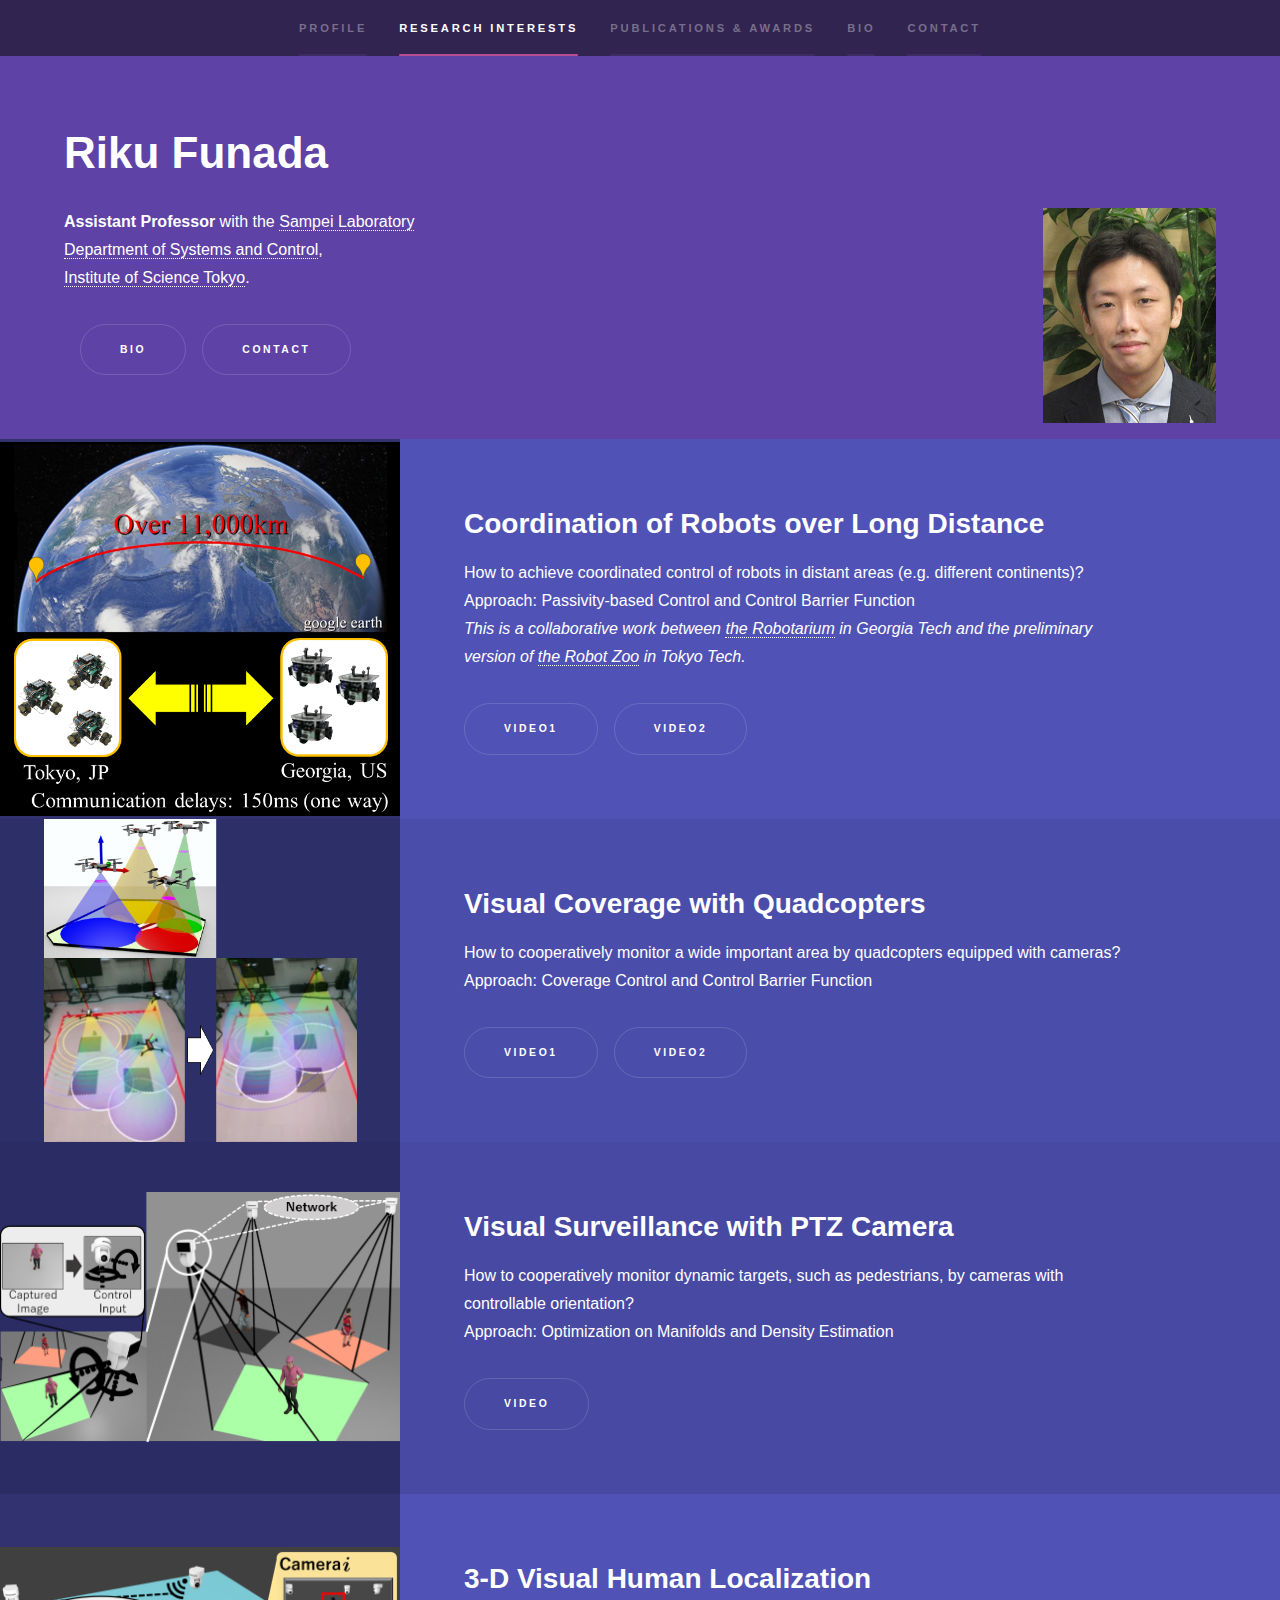
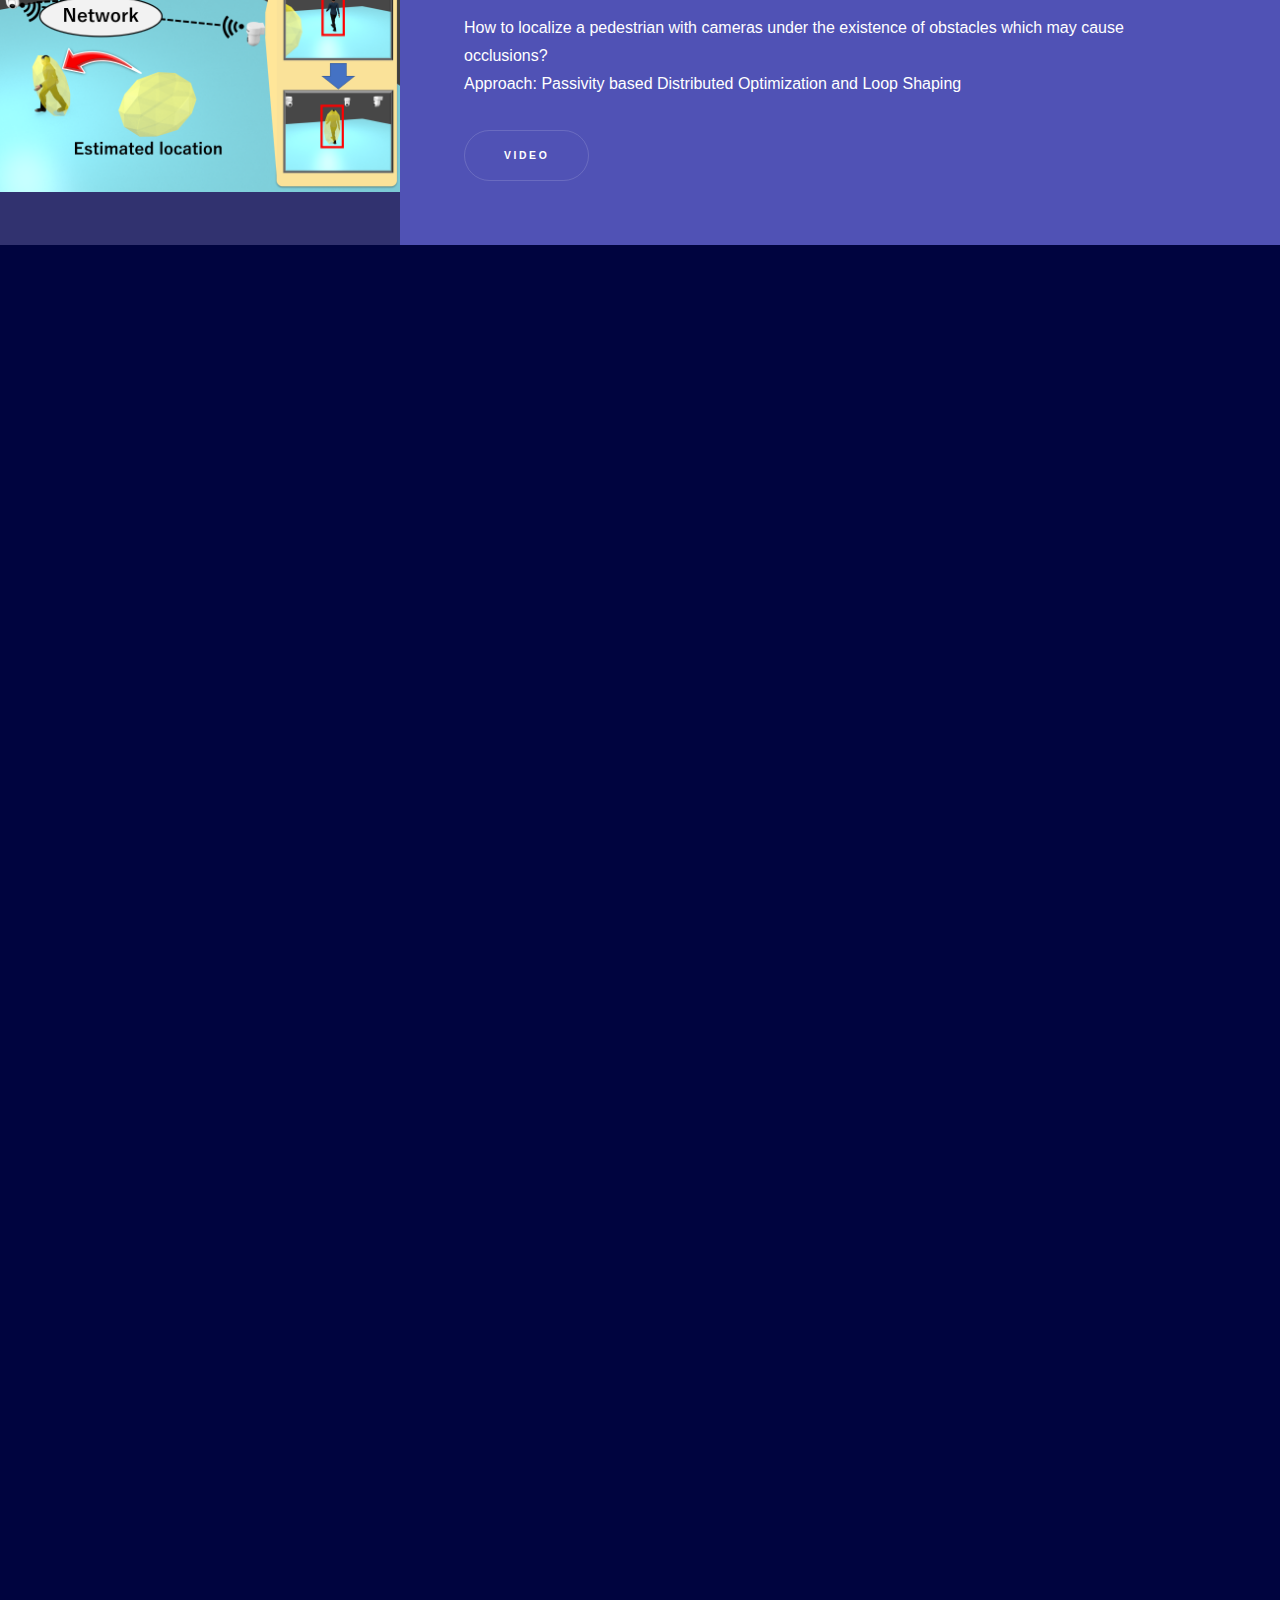
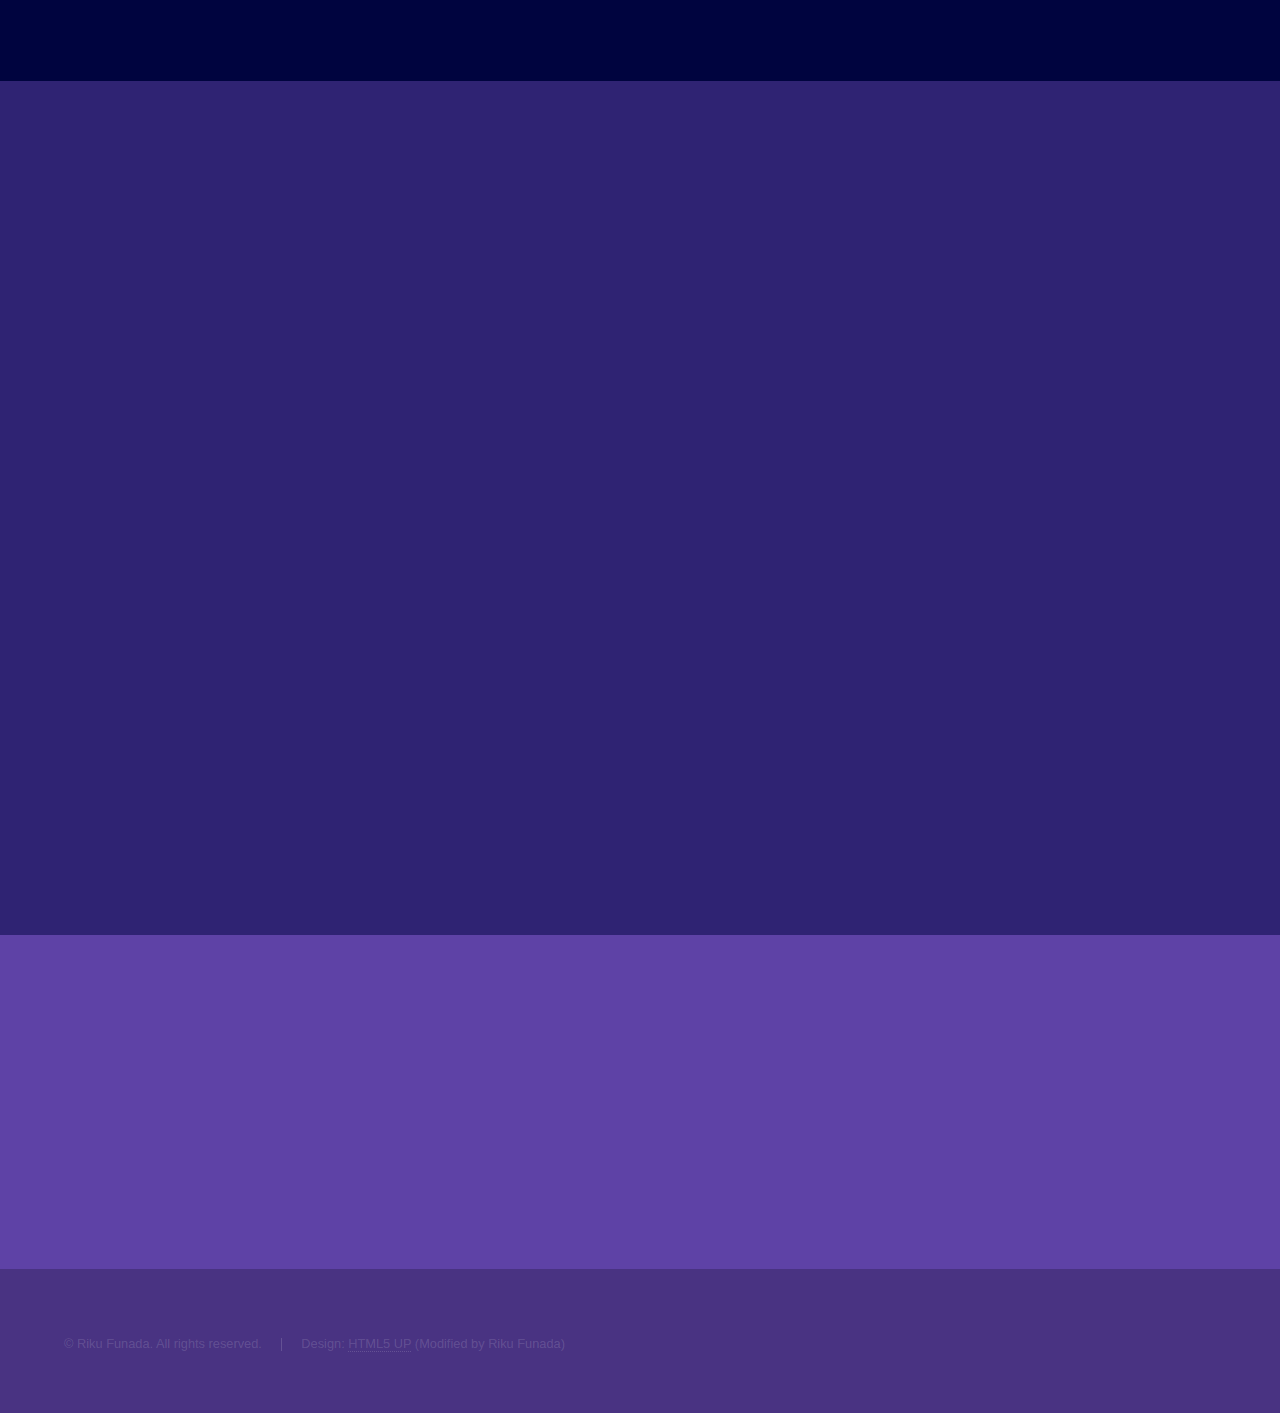
==== commit 69a7a247: "Add files via upload" ====
--- a/index.html
+++ b/index.html
@@ -42,7 +42,7 @@
 								<b>Assistant Professor</b> with the 
 								<a href="http://www.sl.sc.e.titech.ac.jp/SCHP/index.html" target="_blank">Sampei Laboratory</a><br />
 								<a href="https://educ.titech.ac.jp/sc/eng/" target="_blank">Department of Systems and Control</a>, <br />
-								<a href="https://www.titech.ac.jp/english/" target="_blank">Tokyo Institute of Technology</a>.
+								<a href="https://www.titech.ac.jp/english/" target="_blank">Institute of Science Tokyo</a>.
 							</p>																						
 							<ul class="actions">
 								<li><a href="#Bio" class="button scrolly">Bio</a></li>
@@ -245,7 +245,7 @@
 										S. Otsuki, N. Hatta, M. Hanif, <span class="uReference">R. Funada</span>, K. Nakashima, and T. Hatanaka<br />
 										"Hierarchical Vessel Safe Operation in A Port through CBF, MPC and RRT-like Spatiotemporal Path Planning"<br />
 										Nonlinear and Constrained Control - Applications, Synergies, Challenges and Opportunities, E. Garone, I.V. Kolmanovsky, and T.W. Nguyen (eds), 
-										Springer Nature, to be published, 2024.
+										Springer Nature, to be published, 2025.
 									</li>
 								</ol>
 							</p>
@@ -394,14 +394,14 @@
 								<ol class="publication" reversed>
 									<li>
 										<span class="uReference">舩田陸</span><br />						
-										"制御バリア関数で掴む安全な研究ライフ"<br />
-										<i>システム/制御/情報</i>, submitted, 2024.<br />
+										"制御バリア関数でつかむ安全な研究ライフ"<br />
+										<i>システム/制御/情報</i>, vol. 69, no. 2, pp. 73-74, 2025.<br />
 										<!--(<a href="https://doi.org/10.1016/j.ifacol.2023.10.1417" target="_blank">Doi: 10.1016/j.ifacol.2023.10.1417</a>)-->
 									</li>
 									<li>
 										<span class="uReference">舩田陸</span>, 山内淳矢, 畑中健志<br />						
 										"制御バリア関数を用いた制約付きマルチロボット制御"<br />
-										<i>システム/制御/情報</i>, vol. 69, no. 2 (最終版投稿済/掲載予定), 2025.<br />
+										<i>システム/制御/情報</i>, vol. 69, no. 2, pp. 41-46, 2025.<br />
 										<!--(<a href="https://doi.org/10.1016/j.ifacol.2023.10.1417" target="_blank">Doi: 10.1016/j.ifacol.2023.10.1417</a>)-->
 									</li>
 									<li>
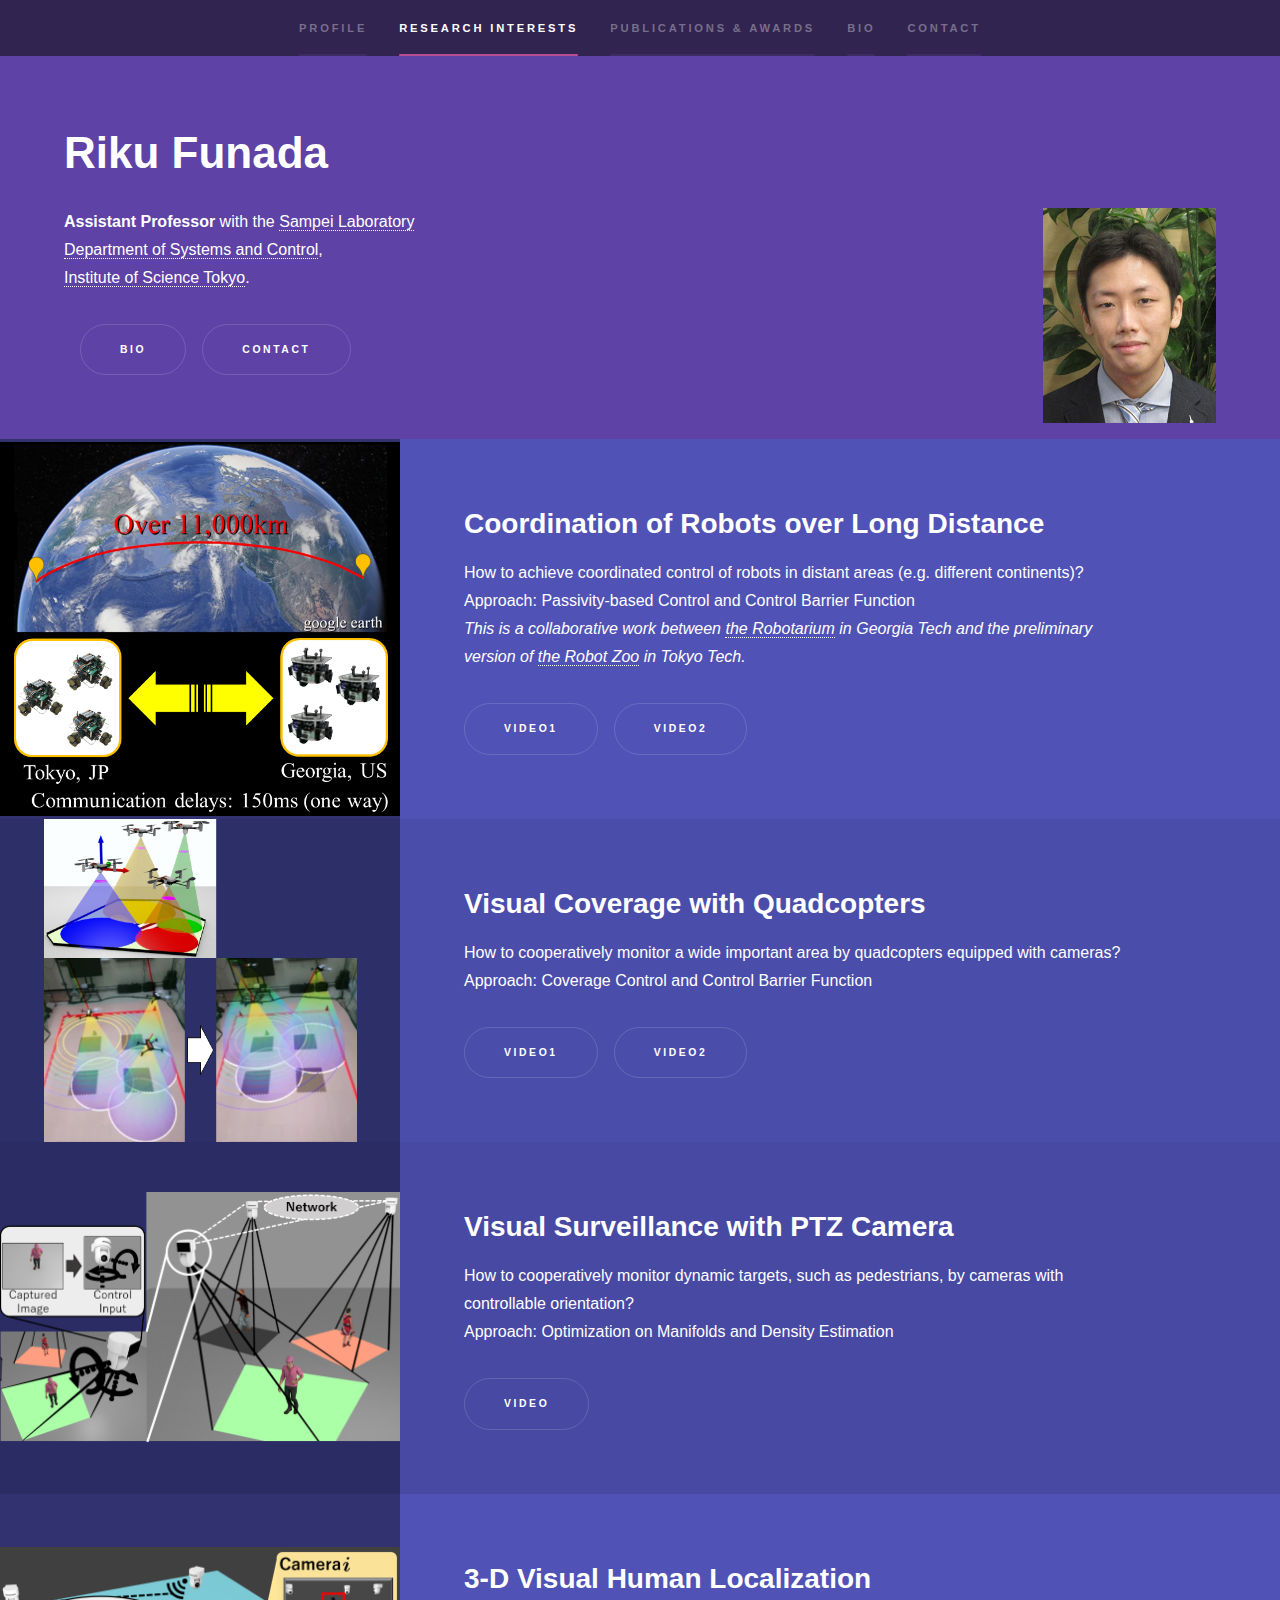
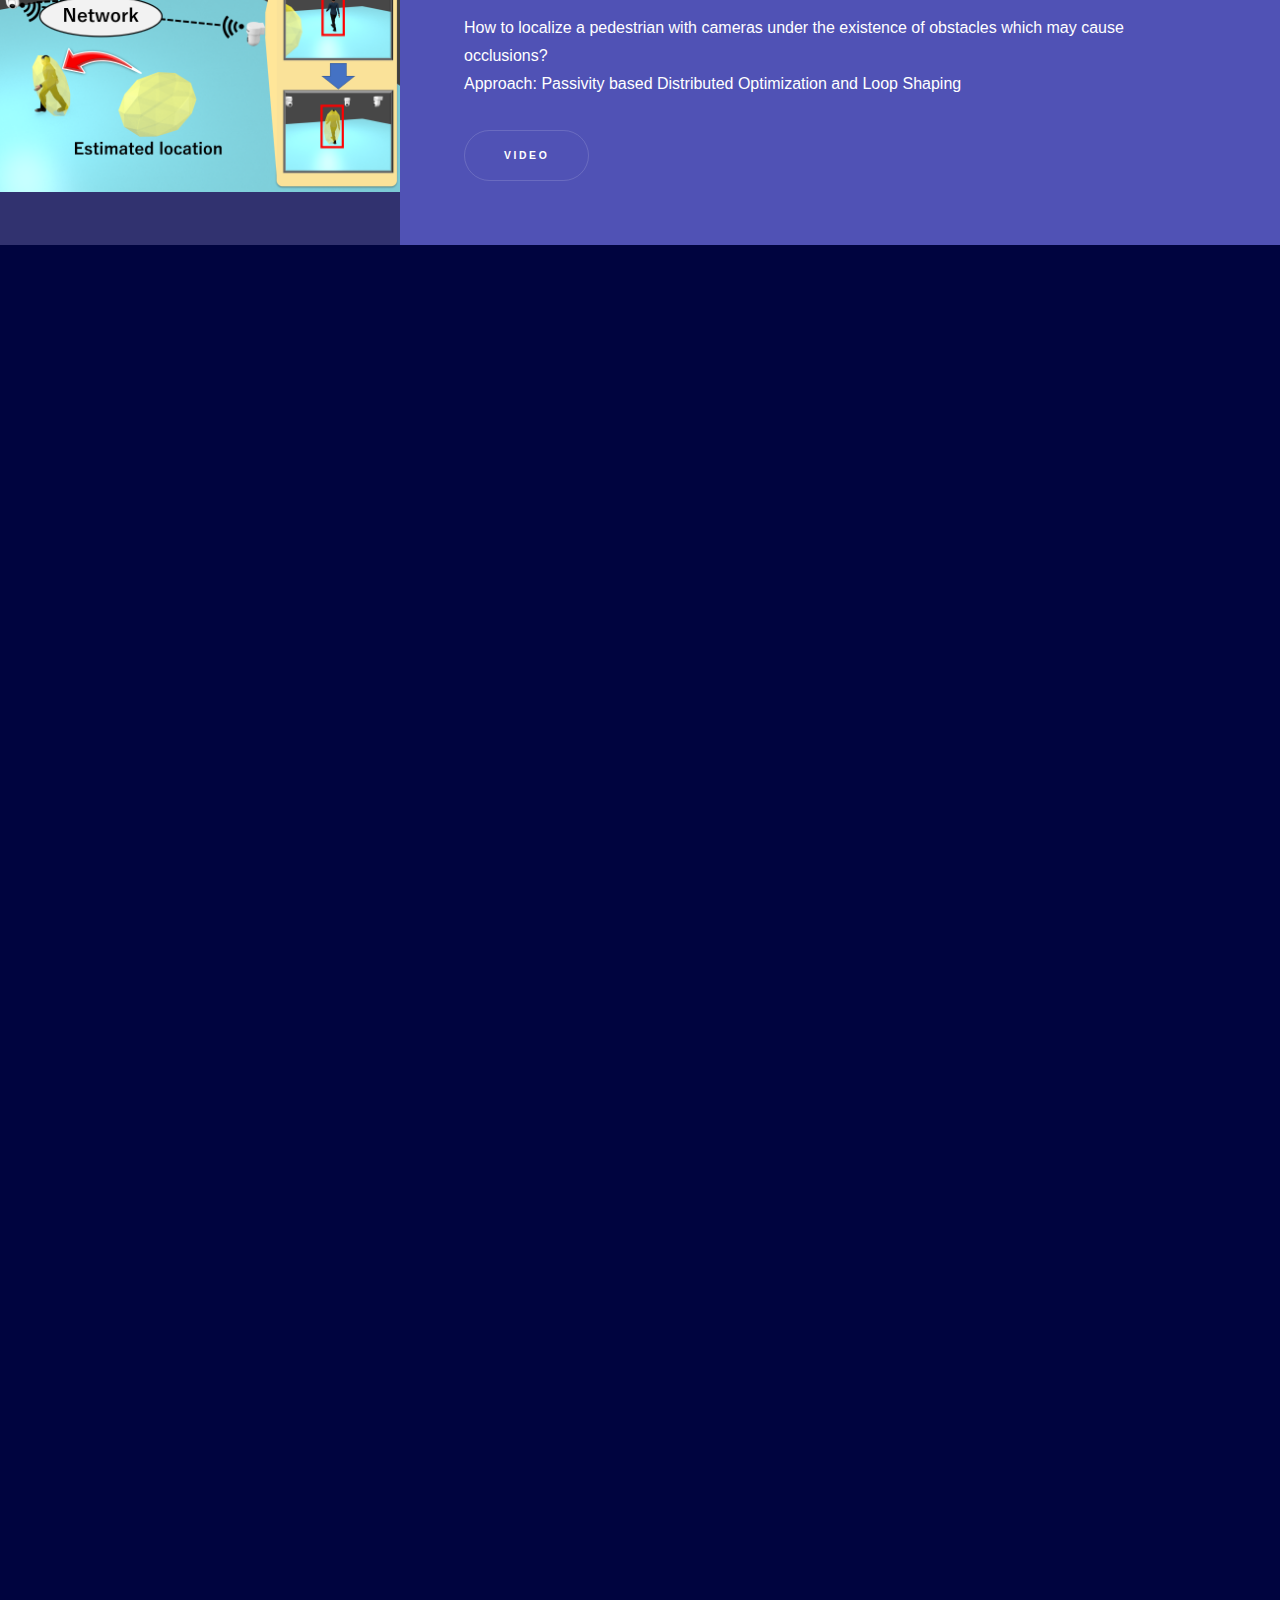
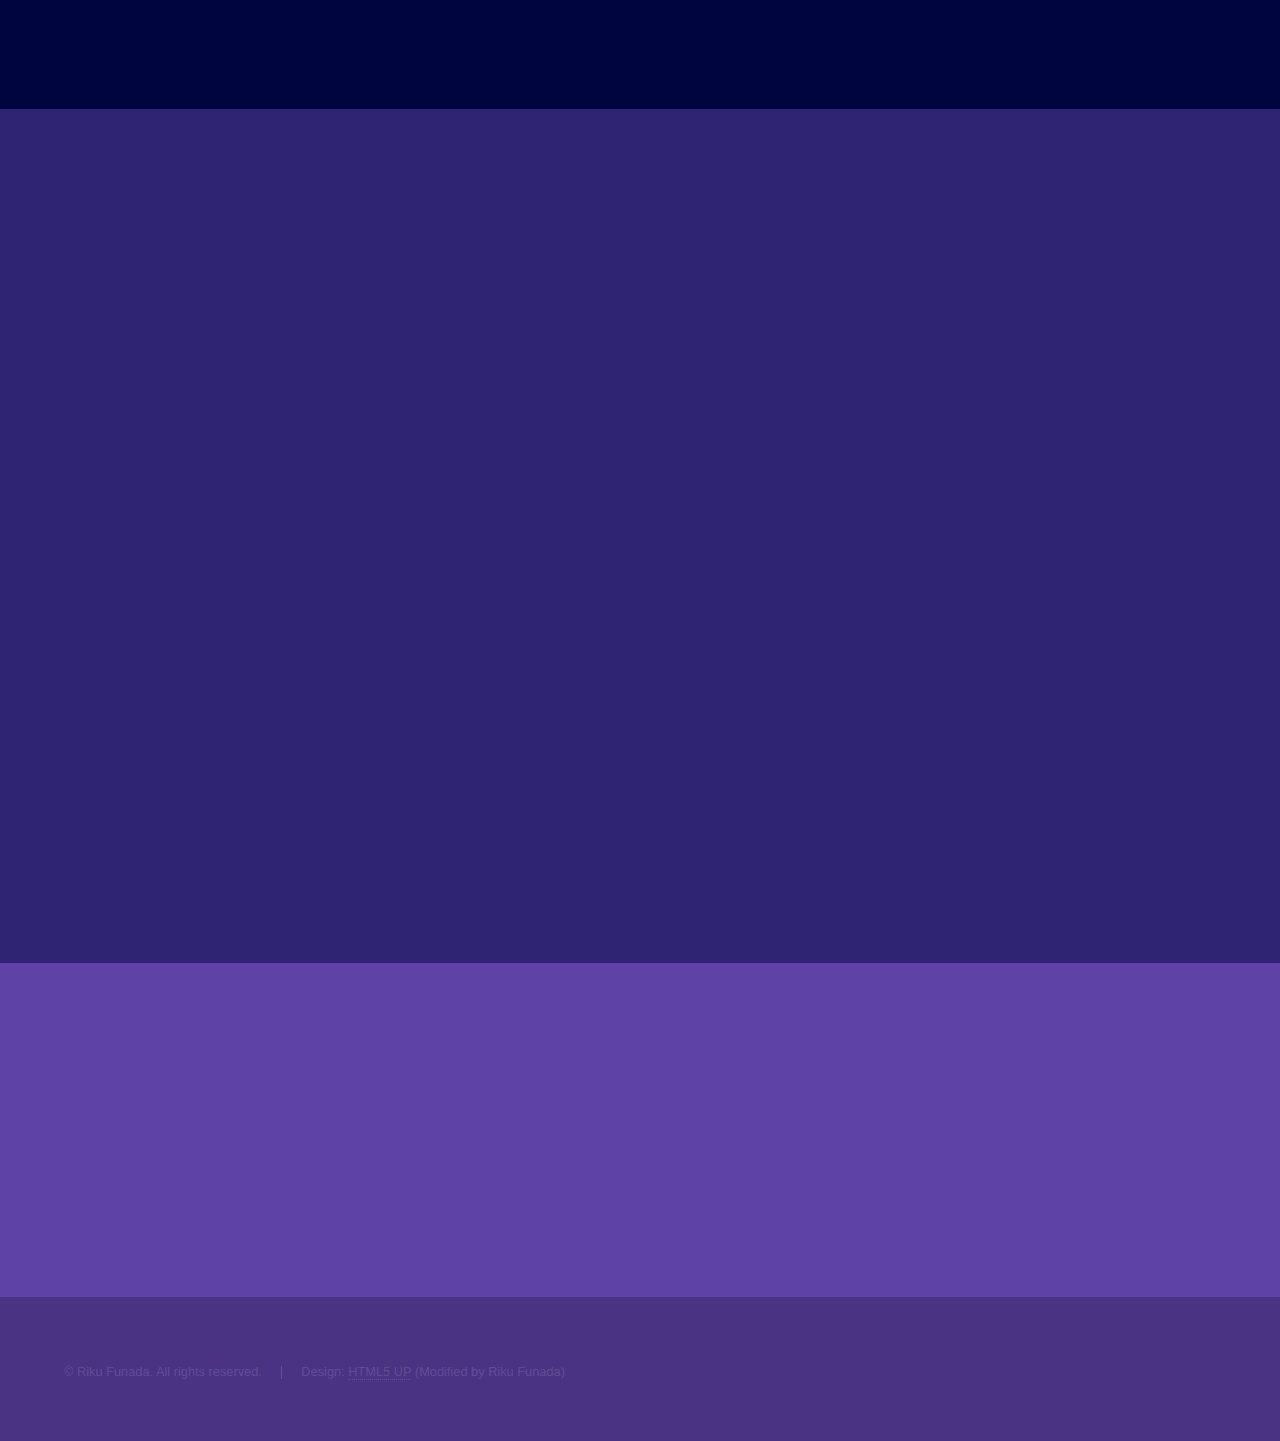
==== commit 235d1392: "Add files via upload" ====
--- a/index.html
+++ b/index.html
@@ -468,12 +468,13 @@
 									from 2025-03 to 2027-03.
 									</li>
 									<li>
-									公益財団法人みずほ学術振興財団 (PI: <span class="uReference">Riku Funada</span>): 移動ロボットに対する計測量削減的な戦略に基づく安全性を担保した衝突回避制御の構築<br />
+									公益財団法人みずほ学術振興財団 第67回工学研究助成<br />
+									PI: <span class="uReference">Riku Funada</span>: 移動ロボットに対する計測量削減的な戦略に基づく安全性を担保した衝突回避制御の構築<br />
 									from 2024-06 to 2026-03.
 									</li>
 									<li>
 									JSPS KAKENHI Grant Number 22K14275（科学研究費助成事業　若手研究）<br /> 
-									(PI: <span class="uReference">Riku Funada</span>): ロボティックセンサネットワークによる状況適応的環境モニタリング手法の構築<br />
+									PI: <span class="uReference">Riku Funada</span>: ロボティックセンサネットワークによる状況適応的環境モニタリング手法の構築<br />
 									from 2022-04-01 to 2025-03-31.
 									</li>
 									<li>
